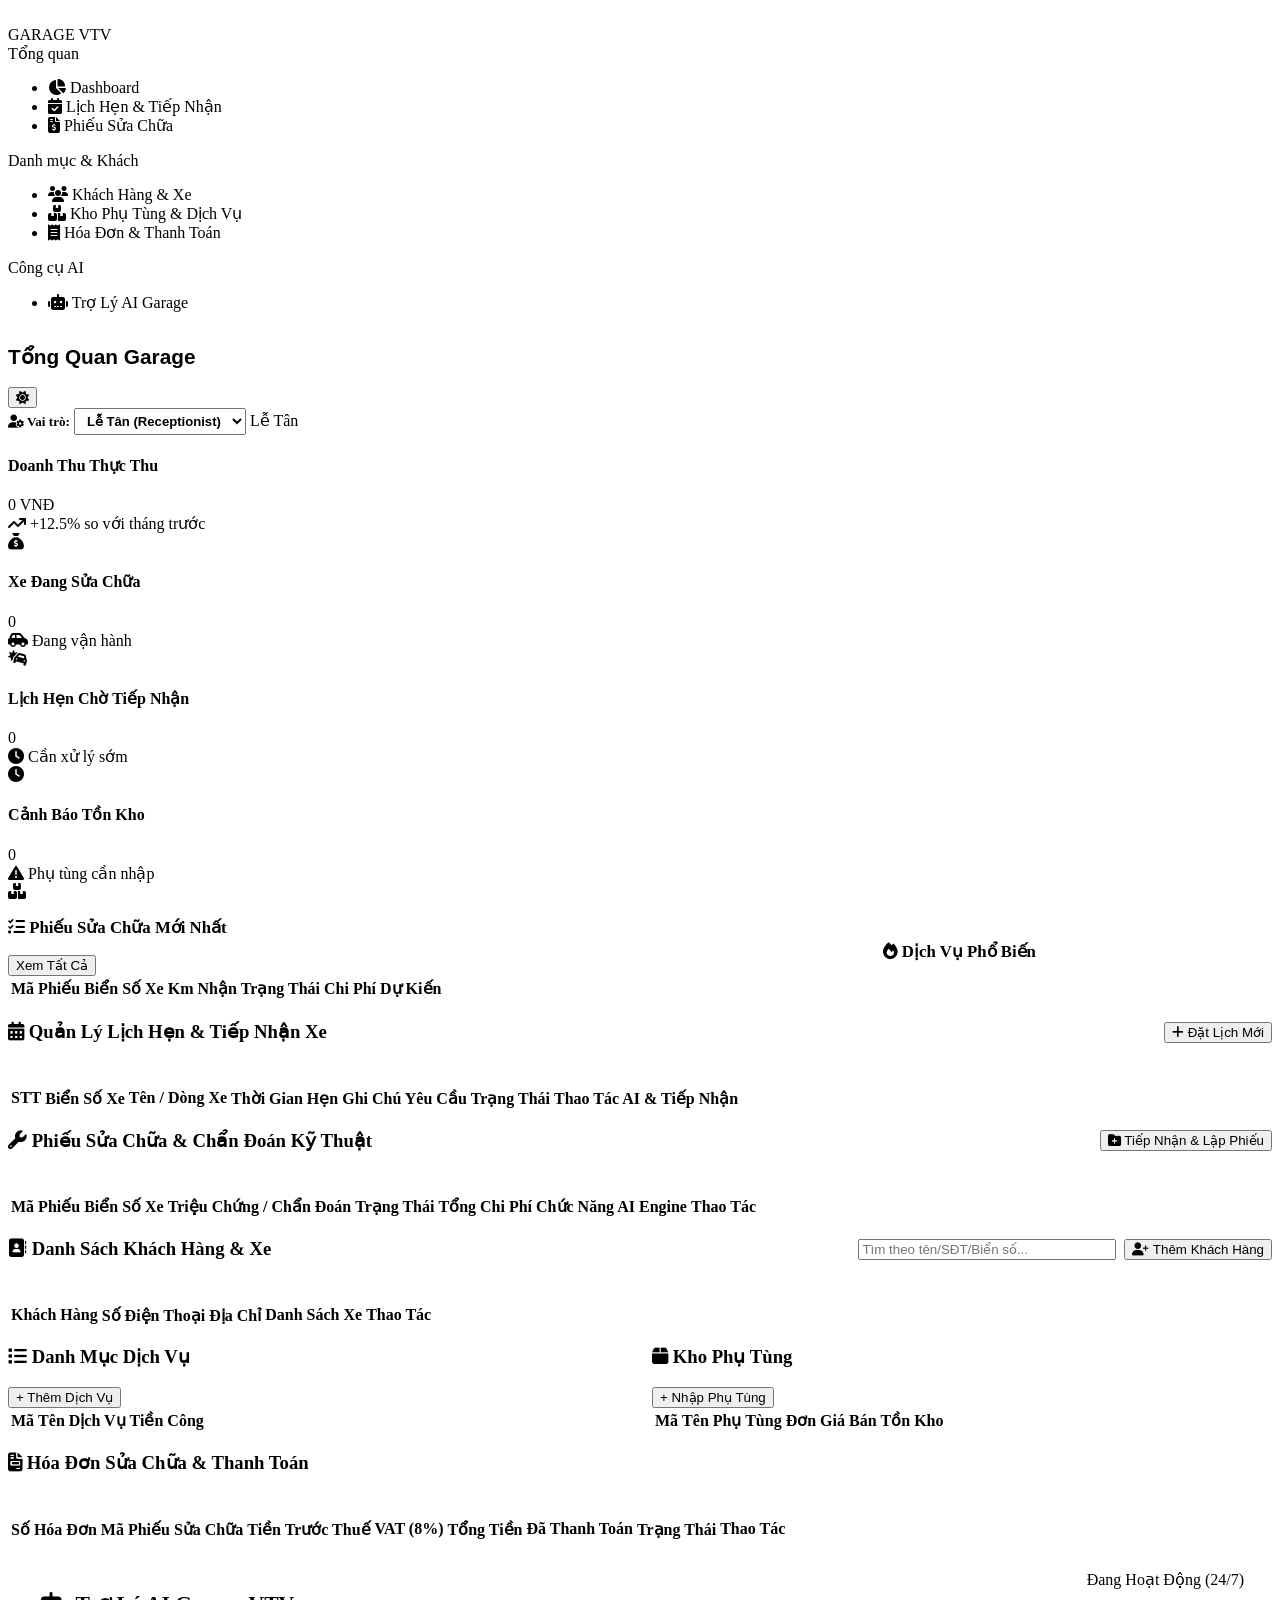
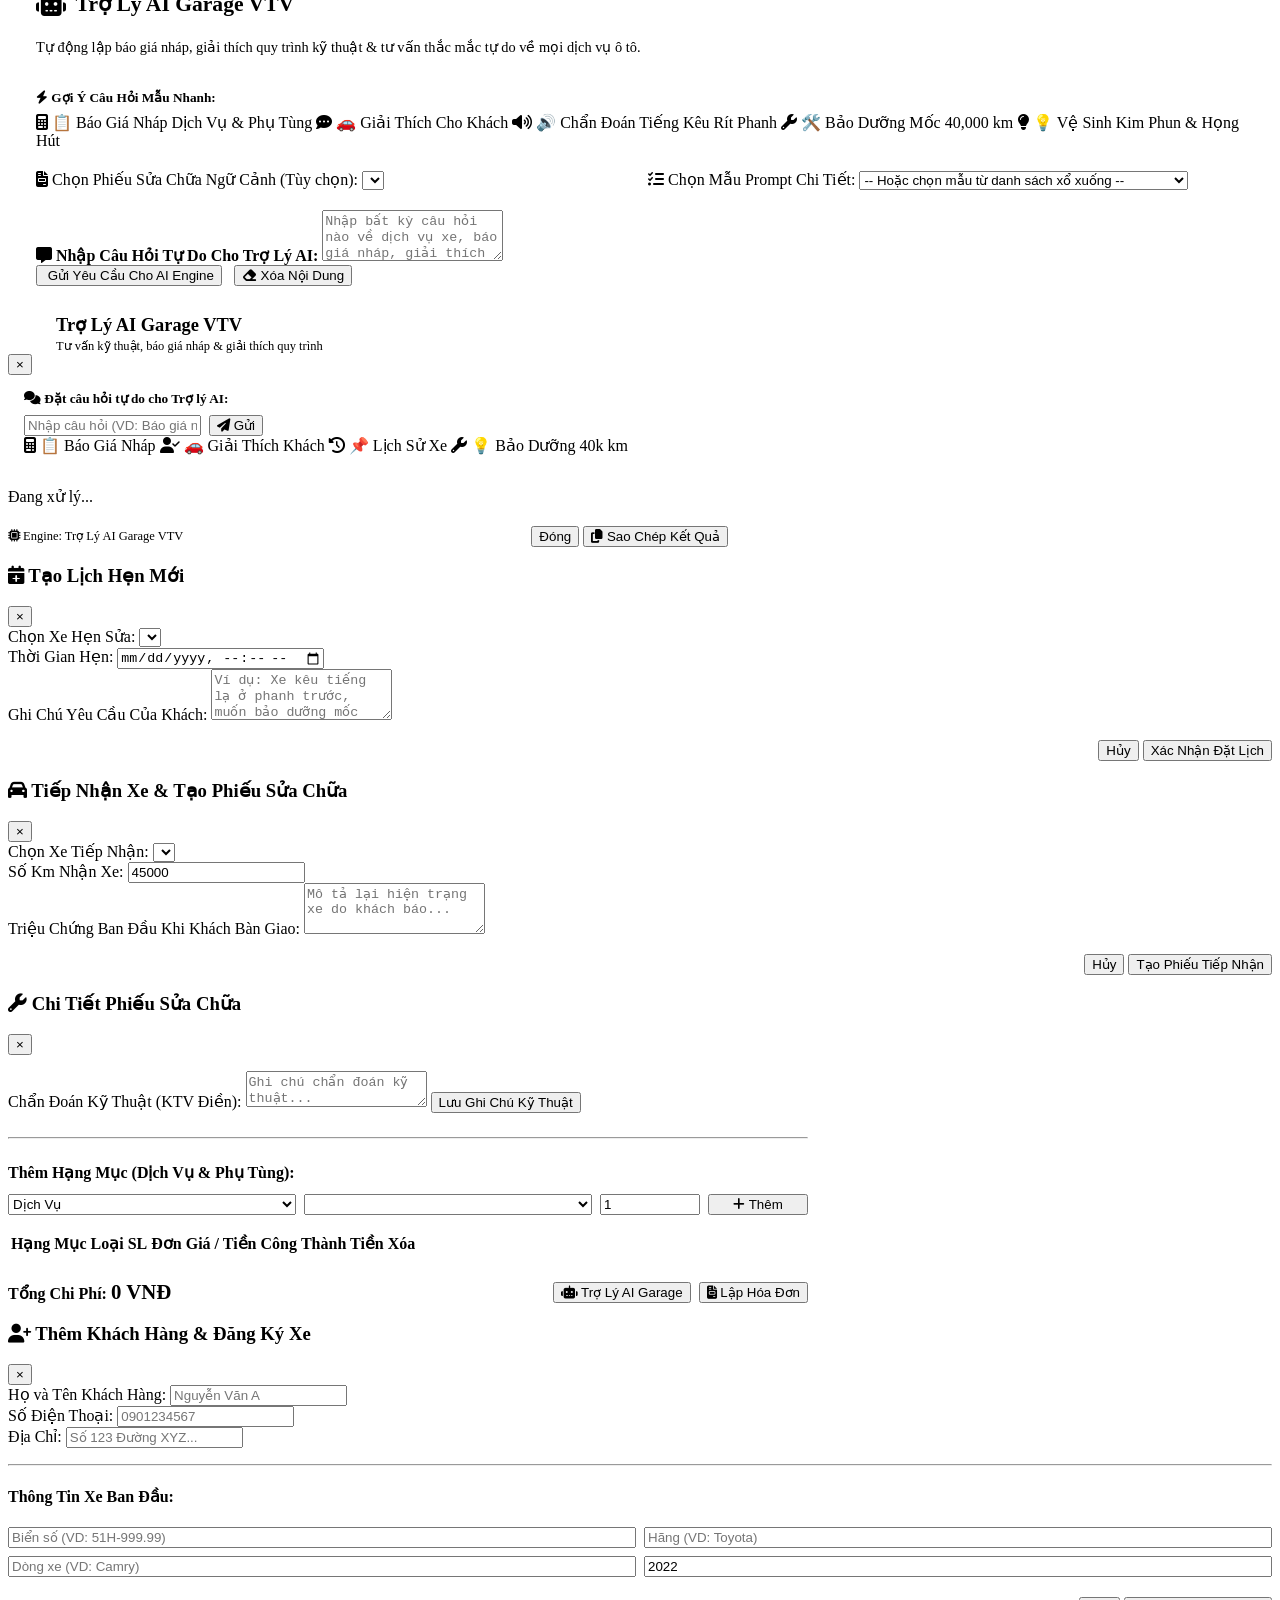
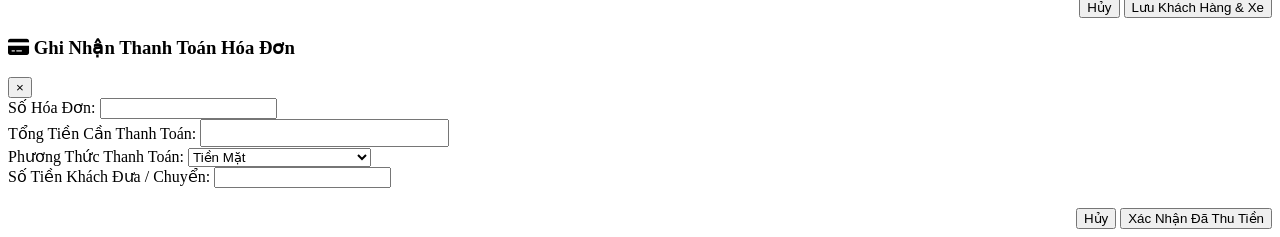
==== frontend/index.html @ 012e214a "UI/UX: Upgrade AI Assistant interface with markdown parser, prompt pills, typing animation, and toas" ====
<!DOCTYPE html>
<html lang="vi" data-theme="light">

<head>
  <meta charset="UTF-8">
  <meta name="viewport" content="width=device-width, initial-scale=1.0">
  <title>Hệ thống Quản lý Garage Ô tô Tích hợp AI (Manus AI Garage Engine)</title>
  <link rel="stylesheet" href="https://cdnjs.cloudflare.com/ajax/libs/font-awesome/6.4.0/css/all.min.css">
  <link rel="stylesheet" href="/static/styles.css">
</head>

<body>

  <!-- Sidebar -->
  <aside class="sidebar">
    <div class="brand-header">
      <div class="brand-logo"><i class="fa-solid fa-car-wrench"></i></div>
      <div>
        <div class="brand-name">GARAGE VTV</div>
        </div>
      </div>

      <div class="nav-section-title">Tổng quan</div>
      <ul class="nav-list">
        <li class="nav-item active" data-view="dashboard">
          <i class="fa-solid fa-chart-pie"></i> Dashboard
        </li>
        <li class="nav-item" data-view="appointments">
          <i class="fa-solid fa-calendar-check"></i> Lịch Hẹn & Tiếp Nhận
        </li>
        <li class="nav-item" data-view="repair-orders">
          <i class="fa-solid fa-file-invoice-dollar"></i> Phiếu Sửa Chữa
        </li>
      </ul>

      <div class="nav-section-title">Danh mục & Khách</div>
      <ul class="nav-list">
        <li class="nav-item" data-view="customers">
          <i class="fa-solid fa-users"></i> Khách Hàng & Xe
        </li>
        <li class="nav-item" data-view="inventory">
          <i class="fa-solid fa-boxes-stacked"></i> Kho Phụ Tùng & Dịch Vụ
        </li>
        <li class="nav-item" data-view="invoices">
          <i class="fa-solid fa-receipt"></i> Hóa Đơn & Thanh Toán
        </li>
      </ul>

      <div class="nav-section-title">Công cụ AI</div>
      <ul class="nav-list">
        <li class="nav-item ai-tab" data-view="ai-studio">
          <i class="fa-solid fa-robot"></i> Trợ Lý AI Garage
        </li>
      </ul>

  </aside>

  <!-- Main Area -->
  <main class="main-wrapper">
    <!-- Top Header Bar -->
    <header class="top-bar">
      <div style="display: flex; align-items: center; gap: 1rem;">
        <h2 id="page-title" style="font-family: 'Outfit', sans-serif; font-size: 1.3rem; font-weight: 700;">Tổng Quan
          Garage</h2>
      </div>

      <!-- Controls: Theme Toggle & Role Switcher -->
      <div class="header-controls">
        <!-- Theme Toggle Button -->
        <button id="theme-toggle" class="theme-toggle-btn" title="Chuyển chế độ Sáng/Tối" onclick="toggleTheme()">
          <i class="fa-solid fa-sun" id="theme-icon"></i>
        </button>

        <!-- Role Switcher -->
        <div class="role-switcher-container">
          <span style="font-size: 0.82rem; color: var(--text-muted); font-weight: 600;"><i
              class="fa-solid fa-user-gear"></i> Vai trò:</span>
          <select id="role-select" class="form-control"
            style="width: auto; padding: 0.25rem 0.5rem; font-size: 0.82rem; font-weight: 600;">
            <option value="manager">Quản Lý (Admin)</option>
            <option value="receptionist" selected>Lễ Tân (Receptionist)</option>
            <option value="technician">Kỹ Thuật Viên (Tech)</option>
            <option value="cashier">Thu Ngân (Cashier)</option>
          </select>
          <span id="role-badge" class="role-badge receptionist">Lễ Tân</span>
        </div>
      </div>
    </header>

    <!-- Main Content Area -->
    <div class="content-container">

      <!-- VIEW 1: Dashboard -->
      <section id="view-dashboard" class="view-section active">
        <div class="kpi-grid">
          <div class="kpi-card">
            <div class="kpi-info">
              <h4>Doanh Thu Thực Thu</h4>
              <div class="val" id="kpi-revenue">0 VNĐ</div>
              <div class="kpi-trend up"><i class="fa-solid fa-arrow-trend-up"></i> +12.5% so với tháng trước</div>
            </div>
            <div class="kpi-icon emerald"><i class="fa-solid fa-sack-dollar"></i></div>
          </div>
          <div class="kpi-card">
            <div class="kpi-info">
              <h4>Xe Đang Sửa Chữa</h4>
              <div class="val" id="kpi-active-orders">0</div>
              <div class="kpi-trend up"><i class="fa-solid fa-car-side"></i> Đang vận hành</div>
            </div>
            <div class="kpi-icon blue"><i class="fa-solid fa-car-burst"></i></div>
          </div>
          <div class="kpi-card">
            <div class="kpi-info">
              <h4>Lịch Hẹn Chờ Tiếp Nhận</h4>
              <div class="val" id="kpi-pending-apts">0</div>
              <div class="kpi-trend neutral"><i class="fa-solid fa-clock"></i> Cần xử lý sớm</div>
            </div>
            <div class="kpi-icon amber"><i class="fa-solid fa-clock"></i></div>
          </div>
          <div class="kpi-card">
            <div class="kpi-info">
              <h4>Cảnh Báo Tồn Kho</h4>
              <div class="val" id="kpi-low-stock">0</div>
              <div class="kpi-trend neutral"><i class="fa-solid fa-triangle-exclamation"></i> Phụ tùng cần nhập</div>
            </div>
            <div class="kpi-icon purple"><i class="fa-solid fa-boxes-stacked"></i></div>
          </div>
        </div>

        <div style="display: grid; grid-template-columns: 2fr 1fr; gap: 1.5rem;">
          <div class="table-card">
            <div class="table-header">
              <h3 style="font-family: 'Outfit'; font-size: 1.05rem;"><i class="fa-solid fa-list-check"></i> Phiếu Sửa
                Chữa Mới Nhất</h3>
              <button class="btn btn-primary btn-sm" onclick="switchView('repair-orders')">Xem Tất Cả</button>
            </div>
            <table class="custom-table">
              <thead>
                <tr>
                  <th>Mã Phiếu</th>
                  <th>Biển Số Xe</th>
                  <th>Km Nhận</th>
                  <th>Trạng Thái</th>
                  <th>Chi Phí Dự Kiến</th>
                </tr>
              </thead>
              <tbody id="dash-orders-tbody">
                <!-- Dynamically populated -->
              </tbody>
            </table>
          </div>

          <div class="table-card" style="padding: 1.5rem;">
            <h3 style="font-family: 'Outfit'; font-size: 1.05rem; margin-bottom: 1rem;"><i class="fa-solid fa-fire"
                style="color: var(--accent-rose);"></i> Dịch Vụ Phổ Biến</h3>
            <div id="top-services-list">
              <!-- Dynamically populated -->
            </div>
          </div>
        </div>
      </section>

      <!-- VIEW 2: Appointments & Vehicle Reception -->
      <section id="view-appointments" class="view-section">
        <div style="display: flex; justify-content: space-between; align-items: center; margin-bottom: 1.5rem;">
          <h3 style="font-family: 'Outfit';"><i class="fa-solid fa-calendar-days"></i> Quản Lý Lịch Hẹn & Tiếp Nhận Xe
          </h3>
          <button class="btn btn-primary" onclick="openModal('modal-new-appointment')"><i class="fa-solid fa-plus"></i>
            Đặt Lịch Mới</button>
        </div>

        <div class="table-card">
          <table class="custom-table">
            <thead>
              <tr>
                <th>STT</th>
                <th>Biển Số Xe</th>
                <th>Tên / Dòng Xe</th>
                <th>Thời Gian Hẹn</th>
                <th>Ghi Chú Yêu Cầu</th>
                <th>Trạng Thái</th>
                <th>Thao Tác AI & Tiếp Nhận</th>
              </tr>
            </thead>
            <tbody id="appointments-tbody">
              <!-- Populated by JS -->
            </tbody>
          </table>
        </div>
      </section>

      <!-- VIEW 3: Repair Orders (Phiếu Sửa Chữa) -->
      <section id="view-repair-orders" class="view-section">
        <div style="display: flex; justify-content: space-between; align-items: center; margin-bottom: 1.5rem;">
          <h3 style="font-family: 'Outfit';"><i class="fa-solid fa-wrench"></i> Phiếu Sửa Chữa & Chẩn Đoán Kỹ Thuật</h3>
          <button class="btn btn-primary" onclick="openModal('modal-new-ro')"><i class="fa-solid fa-folder-plus"></i>
            Tiếp Nhận & Lập Phiếu</button>
        </div>

        <div class="table-card">
          <table class="custom-table">
            <thead>
              <tr>
                <th>Mã Phiếu</th>
                <th>Biển Số Xe</th>
                <th>Triệu Chứng / Chẩn Đoán</th>
                <th>Trạng Thái</th>
                <th>Tổng Chi Phí</th>
                <th>Chức Năng AI Engine</th>
                <th>Thao Tác</th>
              </tr>
            </thead>
            <tbody id="repair-orders-tbody">
              <!-- Populated by JS -->
            </tbody>
          </table>
        </div>
      </section>

      <!-- VIEW 4: Customers & Vehicles -->
      <section id="view-customers" class="view-section">
        <div style="display: flex; justify-content: space-between; align-items: center; margin-bottom: 1.5rem;">
          <h3 style="font-family: 'Outfit';"><i class="fa-solid fa-address-book"></i> Danh Sách Khách Hàng & Xe</h3>
          <div style="display: flex; gap: 0.5rem;">
            <input type="text" id="customer-search-input" class="form-control" placeholder="Tìm theo tên/SĐT/Biển số..."
              style="width: 250px;">
            <button class="btn btn-primary" onclick="openModal('modal-new-customer')"><i
                class="fa-solid fa-user-plus"></i> Thêm Khách Hàng</button>
          </div>
        </div>

        <div class="table-card">
          <table class="custom-table">
            <thead>
              <tr>
                <th>Khách Hàng</th>
                <th>Số Điện Thoại</th>
                <th>Địa Chỉ</th>
                <th>Danh Sách Xe</th>
                <th>Thao Tác</th>
              </tr>
            </thead>
            <tbody id="customers-tbody">
              <!-- Populated by JS -->
            </tbody>
          </table>
        </div>
      </section>

      <!-- VIEW 5: Inventory & Services -->
      <section id="view-inventory" class="view-section">
        <div style="display: grid; grid-template-columns: 1fr 1fr; gap: 1.5rem;">
          <!-- Services catalog -->
          <div class="table-card">
            <div class="table-header">
              <h3 style="font-family: 'Outfit';"><i class="fa-solid fa-list"></i> Danh Mục Dịch Vụ</h3>
              <button class="btn btn-primary btn-sm" onclick="openModal('modal-new-service')">+ Thêm Dịch Vụ</button>
            </div>
            <table class="custom-table">
              <thead>
                <tr>
                  <th>Mã</th>
                  <th>Tên Dịch Vụ</th>
                  <th>Tiền Công</th>
                </tr>
              </thead>
              <tbody id="services-tbody">
                <!-- Populated by JS -->
              </tbody>
            </table>
          </div>

          <!-- Parts Inventory -->
          <div class="table-card">
            <div class="table-header">
              <h3 style="font-family: 'Outfit';"><i class="fa-solid fa-box"></i> Kho Phụ Tùng</h3>
              <button class="btn btn-primary btn-sm" onclick="openModal('modal-new-part')">+ Nhập Phụ Tùng</button>
            </div>
            <table class="custom-table">
              <thead>
                <tr>
                  <th>Mã</th>
                  <th>Tên Phụ Tùng</th>
                  <th>Đơn Giá Bán</th>
                  <th>Tồn Kho</th>
                </tr>
              </thead>
              <tbody id="parts-tbody">
                <!-- Populated by JS -->
              </tbody>
            </table>
          </div>
        </div>
      </section>

      <!-- VIEW 6: Invoices & Payments -->
      <section id="view-invoices" class="view-section">
        <div style="display: flex; justify-content: space-between; align-items: center; margin-bottom: 1.5rem;">
          <h3 style="font-family: 'Outfit';"><i class="fa-solid fa-file-invoice"></i> Hóa Đơn Sửa Chữa & Thanh Toán</h3>
        </div>

        <div class="table-card">
          <table class="custom-table">
            <thead>
              <tr>
                <th>Số Hóa Đơn</th>
                <th>Mã Phiếu Sửa Chữa</th>
                <th>Tiền Trước Thuế</th>
                <th>VAT (8%)</th>
                <th>Tổng Tiền</th>
                <th>Đã Thanh Toán</th>
                <th>Trạng Thái</th>
                <th>Thao Tác</th>
              </tr>
            </thead>
            <tbody id="invoices-tbody">
              <!-- Populated by JS -->
            </tbody>
          </table>
        </div>
      </section>

      <!-- VIEW 7: Trợ Lý AI Garage -->
      <section id="view-ai-studio" class="view-section">
        <div class="table-card" style="padding: 1.75rem;">
          <div style="display: flex; justify-content: space-between; align-items: flex-start; margin-bottom: 1.25rem;">
            <div>
              <h3 style="font-family: 'Outfit'; font-size: 1.35rem; color: var(--accent-purple); display: flex; align-items: center; gap: 0.6rem;">
                <i class="fa-solid fa-robot" style="font-size: 1.5rem;"></i> Trợ Lý AI Garage VTV
              </h3>
              <p style="color: var(--text-muted); font-size: 0.9rem; margin-top: 0.3rem;">
                Tự động lập báo giá nháp, giải thích quy trình kỹ thuật & tư vấn thắc mắc tự do về mọi dịch vụ ô tô.
              </p>
            </div>
            <div class="ai-header-badge">
              <span class="ai-pulse-dot"></span> Đang Hoạt Động (24/7)
            </div>
          </div>

          <!-- Prompt Pills Quick Selection -->
          <div style="margin-bottom: 1.25rem;">
            <label style="font-weight: 700; font-size: 0.83rem; color: var(--text-muted); display: block; margin-bottom: 0.4rem;">
              <i class="fa-solid fa-bolt" style="color: var(--accent-amber);"></i> Gợi Ý Câu Hỏi Mẫu Nhanh:
            </label>
            <div class="prompt-pill-container">
              <span class="prompt-pill" onclick="setFreeQuestion('Lập báo giá nháp chi tiết cho phiếu sửa chữa đã chọn')"><i class="fa-solid fa-calculator"></i> 📋 Báo Giá Nháp Dịch Vụ & Phụ Tùng</span>
              <span class="prompt-pill" onclick="setFreeQuestion('Giải thích bằng ngôn ngữ dễ hiểu cho khách hàng về các hạng mục sửa chữa này')"><i class="fa-solid fa-comment-dots"></i> 🚗 Giải Thích Cho Khách</span>
              <span class="prompt-pill" onclick="setFreeQuestion('Xe ô tô kêu rít rít ở phanh trước khi đạp thắng là bị làm sao và khắc phục thế nào?')"><i class="fa-solid fa-volume-high"></i> 🔊 Chẩn Đoán Tiếng Kêu Rít Phanh</span>
              <span class="prompt-pill" onclick="setFreeQuestion('Tư vấn quy trình và chi phí bảo dưỡng định kỳ mốc 40,000 km xe ô tô')"><i class="fa-solid fa-wrench"></i> 🛠️ Bảo Dưỡng Mốc 40,000 km</span>
              <span class="prompt-pill" onclick="setFreeQuestion('Giải thích vì sao cần vệ sinh kim phun và họng hút xăng ô tô?')"><i class="fa-solid fa-lightbulb"></i> 💡 Vệ Sinh Kim Phun & Họng Hút</span>
            </div>
          </div>

          <div style="display: grid; grid-template-columns: 1fr 1fr; gap: 1rem; margin-bottom: 1.25rem;">
            <div class="form-group" style="margin-bottom: 0;">
              <label><i class="fa-solid fa-file-invoice"></i> Chọn Phiếu Sửa Chữa Ngữ Cảnh (Tùy chọn):</label>
              <select id="ai-sandbox-ro-select" class="form-control">
                <!-- Options populated by JS -->
              </select>
            </div>
            <div class="form-group" style="margin-bottom: 0;">
              <label><i class="fa-solid fa-list-check"></i> Chọn Mẫu Prompt Chi Tiết:</label>
              <select id="ai-prompt-templates" class="form-control" onchange="applyPromptTemplate()">
                <option value="">-- Hoặc chọn mẫu từ danh sách xổ xuống --</option>
                <option value="Lập báo giá nháp chi tiết cho phiếu sửa chữa đã chọn">📋 Lập báo giá nháp chi tiết dịch vụ & phụ tùng</option>
                <option value="Giải thích bằng ngôn ngữ dễ hiểu cho khách hàng về các hạng mục sửa chữa này">🚗 Giải thích dịch vụ sửa chữa cho khách hàng</option>
                <option value="Xe ô tô kêu rít rít ở phanh trước khi đạp thắng là bị làm sao và khắc phục thế nào?">🔊 Chẩn đoán hiện tượng kêu rít ở phanh xe</option>
                <option value="Tư vấn quy trình và chi phí bảo dưỡng định kỳ mốc 40,000 km xe ô tô">🛠️ Tư vấn bảo dưỡng mốc 40,000 km</option>
                <option value="Giải thích vì sao cần vệ sinh kim phun và họng hút xăng ô tô?">💡 Giải thích tác dụng vệ sinh kim phun & họng hút</option>
              </select>
            </div>
          </div>

          <div class="form-group">
            <label style="font-weight: 700;"><i class="fa-solid fa-message"></i> Nhập Câu Hỏi Tự Do Cho Trợ Lý AI:</label>
            <textarea id="ai-free-question-input" class="form-control" rows="3" 
              placeholder="Nhập bất kỳ câu hỏi nào về dịch vụ xe, báo giá nháp, giải thích kỹ thuật, triệu chứng hỏng hóc... (Ví dụ: Thay lọc nhớt và bảo dưỡng gầm xe sedan hết bao nhiêu tiền?)"></textarea>
          </div>

          <div style="display: flex; gap: 0.75rem; align-items: center;">
            <button class="btn btn-ai" onclick="runAISandbox()"><i class="fa-solid fa-sparkles"></i> Gửi Yêu Cầu Cho AI Engine</button>
            <button class="btn btn-secondary" onclick="document.getElementById('ai-free-question-input').value=''"><i class="fa-solid fa-eraser"></i> Xóa Nội Dung</button>
          </div>

          <div id="ai-sandbox-output-container" style="display: none; margin-top: 1.5rem;">
            <div style="display: flex; justify-content: space-between; align-items: center; margin-bottom: 0.5rem;">
              <h4 style="color: var(--accent-primary); font-size: 0.95rem; display: flex; align-items: center; gap: 0.4rem;">
                <i class="fa-solid fa-microchip" style="color: var(--accent-purple);"></i> Phản Hồi Từ Trợ Lý AI Garage:
              </h4>
              <button class="btn btn-secondary btn-sm" onclick="copyAISandboxResult()"><i class="fa-solid fa-copy"></i> Sao Chép</button>
            </div>
            <div id="ai-sandbox-output" class="ai-output-box"></div>
          </div>
        </div>
      </section>

    </div>
  </main>

  <!-- MODALS SECTION -->

  <!-- Modal AI Result -->
  <div id="modal-ai-result" class="modal-backdrop">
    <div class="modal-card" style="max-width: 720px;">
      <div class="modal-header">
        <div style="display: flex; align-items: center; gap: 0.75rem;">
          <div style="width: 36px; height: 36px; border-radius: 10px; background: var(--gradient-ai); display: flex; align-items: center; justify-content: center; color: white; font-size: 1.1rem;">
            <i class="fa-solid fa-robot"></i>
          </div>
          <div>
            <h3 id="modal-ai-title" style="font-family: 'Outfit'; color: var(--accent-purple); font-size: 1.15rem; margin: 0;">Trợ Lý AI Garage VTV</h3>
            <span style="font-size: 0.78rem; color: var(--text-muted);">Tư vấn kỹ thuật, báo giá nháp & giải thích quy trình</span>
          </div>
        </div>
        <button class="close-btn" onclick="closeModal('modal-ai-result')">&times;</button>
      </div>

      <!-- Interactive Question Input Box inside Modal -->
      <div style="margin-bottom: 1rem; background: var(--bg-primary); padding: 1rem; border-radius: var(--radius-md); border: 1px solid var(--border-color);">
        <label style="font-weight: 700; font-size: 0.83rem; margin-bottom: 0.5rem; display: block; color: var(--text-main);">
          <i class="fa-solid fa-comments" style="color: var(--accent-purple);"></i> Đặt câu hỏi tự do cho Trợ lý AI:
        </label>
        <div style="display: flex; gap: 0.5rem;">
          <input type="text" id="modal-ai-question-input" class="form-control" 
            placeholder="Nhập câu hỏi (VD: Báo giá nháp / Giải thích cho khách / Kêu gầm xe...)"
            onkeydown="if(event.key === 'Enter') submitModalAIQuestion()">
          <button class="btn btn-ai" onclick="submitModalAIQuestion()"><i class="fa-solid fa-paper-plane"></i> Gửi</button>
        </div>

        <!-- Quick Prompt Shortcuts -->
        <div class="prompt-pill-container">
          <span class="prompt-pill" onclick="setModalAIQuestion('Lập báo giá nháp chi tiết cho phiếu sửa chữa này')"><i class="fa-solid fa-calculator"></i> 📋 Báo Giá Nháp</span>
          <span class="prompt-pill" onclick="setModalAIQuestion('Giải thích bằng ngôn ngữ dễ hiểu cho khách hàng về các hạng mục sửa chữa')"><i class="fa-solid fa-user-check"></i> 🚗 Giải Thích Khách</span>
          <span class="prompt-pill" onclick="setModalAIQuestion('Tóm tắt lịch sử sửa chữa và cảnh báo kỹ thuật cho xe này')"><i class="fa-solid fa-clock-rotate-left"></i> 📌 Lịch Sử Xe</span>
          <span class="prompt-pill" onclick="setModalAIQuestion('Tư vấn mốc bảo dưỡng 40,000 km gồm những gì và chi phí bao nhiêu?')"><i class="fa-solid fa-wrench"></i> 💡 Bảo Dưỡng 40k km</span>
        </div>
      </div>

      <div id="modal-ai-body" class="ai-output-box" style="max-height: 340px; overflow-y: auto;">Đang xử lý...</div>
      
      <div style="margin-top: 1.25rem; display: flex; justify-content: space-between; align-items: center;">
        <span id="modal-ai-model-badge" style="font-size: 0.78rem; color: var(--text-muted);"><i class="fa-solid fa-microchip"></i> Engine: Trợ Lý AI Garage VTV</span>
        <div>
          <button class="btn btn-secondary" onclick="closeModal('modal-ai-result')">Đóng</button>
          <button class="btn btn-primary" onclick="copyAIResult()"><i class="fa-solid fa-copy"></i> Sao Chép Kết Quả</button>
        </div>
      </div>
    </div>
  </div>



  <!-- Modal New Appointment -->
  <div id="modal-new-appointment" class="modal-backdrop">
    <div class="modal-card">
      <div class="modal-header">
        <h3 style="font-family: 'Outfit';"><i class="fa-solid fa-calendar-plus"></i> Tạo Lịch Hẹn Mới</h3>
        <button class="close-btn" onclick="closeModal('modal-new-appointment')">&times;</button>
      </div>
      <form id="form-new-appointment" onsubmit="submitNewAppointment(event)">
        <div class="form-group">
          <label>Chọn Xe Hẹn Sửa:</label>
          <select id="apt-vehicle-id" class="form-control" required></select>
        </div>
        <div class="form-group">
          <label>Thời Gian Hẹn:</label>
          <input type="datetime-local" id="apt-date" class="form-control" required>
        </div>
        <div class="form-group">
          <label>Ghi Chú Yêu Cầu Của Khách:</label>
          <textarea id="apt-notes" class="form-control" rows="3"
            placeholder="Ví dụ: Xe kêu tiếng lạ ở phanh trước, muốn bảo dưỡng mốc 40,000 km..."></textarea>
        </div>
        <div style="text-align: right; margin-top: 1rem;">
          <button type="button" class="btn btn-secondary" onclick="closeModal('modal-new-appointment')">Hủy</button>
          <button type="submit" class="btn btn-primary">Xác Nhận Đặt Lịch</button>
        </div>
      </form>
    </div>
  </div>

  <!-- Modal New Repair Order -->
  <div id="modal-new-ro" class="modal-backdrop">
    <div class="modal-card">
      <div class="modal-header">
        <h3 style="font-family: 'Outfit';"><i class="fa-solid fa-car"></i> Tiếp Nhận Xe & Tạo Phiếu Sửa Chữa</h3>
        <button class="close-btn" onclick="closeModal('modal-new-ro')">&times;</button>
      </div>
      <form id="form-new-ro" onsubmit="submitNewRO(event)">
        <div class="form-group">
          <label>Chọn Xe Tiếp Nhận:</label>
          <select id="ro-vehicle-id" class="form-control" required></select>
        </div>
        <div class="form-group">
          <label>Số Km Nhận Xe:</label>
          <input type="number" id="ro-mileage" class="form-control" value="45000" required>
        </div>
        <div class="form-group">
          <label>Triệu Chứng Ban Đầu Khi Khách Bàn Giao:</label>
          <textarea id="ro-symptoms" class="form-control" rows="3"
            placeholder="Mô tả lại hiện trạng xe do khách báo..."></textarea>
        </div>
        <div style="text-align: right; margin-top: 1rem;">
          <button type="button" class="btn btn-secondary" onclick="closeModal('modal-new-ro')">Hủy</button>
          <button type="submit" class="btn btn-primary">Tạo Phiếu Tiếp Nhận</button>
        </div>
      </form>
    </div>
  </div>

  <!-- Modal RO Detail & Items Management -->
  <div id="modal-ro-detail" class="modal-backdrop">
    <div class="modal-card" style="max-width: 800px;">
      <div class="modal-header">
        <h3 id="ro-detail-title" style="font-family: 'Outfit';"><i class="fa-solid fa-wrench"></i> Chi Tiết Phiếu Sửa
          Chữa</h3>
        <button class="close-btn" onclick="closeModal('modal-ro-detail')">&times;</button>
      </div>

      <div id="ro-detail-info" style="margin-bottom: 1rem; line-height: 1.6; font-size: 0.93rem;"></div>

      <div class="form-group">
        <label>Chẩn Đoán Kỹ Thuật (KTV Điền):</label>
        <textarea id="ro-tech-diagnosis" class="form-control" rows="2"
          placeholder="Ghi chú chẩn đoán kỹ thuật..."></textarea>
        <button class="btn btn-secondary btn-sm" style="margin-top: 0.5rem;" onclick="saveTechDiagnosis()">Lưu Ghi Chú
          Kỹ Thuật</button>
      </div>

      <hr style="border-color: var(--border-color); margin: 1.5rem 0;">

      <h4 style="font-family: 'Outfit'; margin-bottom: 0.75rem;">Thêm Hạng Mục (Dịch Vụ & Phụ Tùng):</h4>
      <div style="display: grid; grid-template-columns: 1fr 1fr 100px 100px; gap: 0.5rem; margin-bottom: 1rem;">
        <select id="item-type-select" class="form-control" onchange="toggleItemSelectType()">
          <option value="service">Dịch Vụ</option>
          <option value="part">Phụ Tùng Kho</option>
        </select>
        <select id="item-catalog-select" class="form-control"></select>
        <input type="number" id="item-qty" class="form-control" value="1" min="1" placeholder="SL">
        <button class="btn btn-primary" onclick="addItemToRO()"><i class="fa-solid fa-plus"></i> Thêm</button>
      </div>

      <table class="custom-table" style="margin-bottom: 1.5rem;">
        <thead>
          <tr>
            <th>Hạng Mục</th>
            <th>Loại</th>
            <th>SL</th>
            <th>Đơn Giá / Tiền Công</th>
            <th>Thành Tiền</th>
            <th>Xóa</th>
          </tr>
        </thead>
        <tbody id="ro-items-tbody"></tbody>
      </table>

      <div style="display: flex; justify-content: space-between; align-items: center;">
        <div><strong>Tổng Chi Phí: </strong><span id="ro-detail-total"
            style="font-family: 'Outfit'; font-size: 1.3rem; color: var(--accent-emerald); font-weight: 800;">0
            VNĐ</span></div>
        <div style="display: flex; gap: 0.5rem;">
          <button class="btn btn-ai" onclick="triggerAIFromRODetail('assistant')"><i
              class="fa-solid fa-robot"></i> Trợ Lý AI Garage</button>
          <button class="btn btn-primary" onclick="createInvoiceFromRODetail()"><i class="fa-solid fa-file-invoice"></i>
            Lập Hóa Đơn</button>
        </div>
      </div>
    </div>
  </div>

  <!-- Modal New Customer -->
  <div id="modal-new-customer" class="modal-backdrop">
    <div class="modal-card">
      <div class="modal-header">
        <h3 style="font-family: 'Outfit';"><i class="fa-solid fa-user-plus"></i> Thêm Khách Hàng & Đăng Ký Xe</h3>
        <button class="close-btn" onclick="closeModal('modal-new-customer')">&times;</button>
      </div>
      <form id="form-new-customer" onsubmit="submitNewCustomer(event)">
        <div class="form-group">
          <label>Họ và Tên Khách Hàng:</label>
          <input type="text" id="cust-name" class="form-control" required placeholder="Nguyễn Văn A">
        </div>
        <div class="form-group">
          <label>Số Điện Thoại:</label>
          <input type="text" id="cust-phone" class="form-control" required placeholder="0901234567">
        </div>
        <div class="form-group">
          <label>Địa Chỉ:</label>
          <input type="text" id="cust-address" class="form-control" placeholder="Số 123 Đường XYZ...">
        </div>
        <hr style="border-color: var(--border-color); margin: 1rem 0;">
        <h4 style="font-family: 'Outfit';">Thông Tin Xe Ban Đầu:</h4>
        <div style="display: grid; grid-template-columns: 1fr 1fr; gap: 0.5rem; margin-top: 0.5rem;">
          <input type="text" id="cust-veh-plate" class="form-control" required placeholder="Biển số (VD: 51H-999.99)">
          <input type="text" id="cust-veh-brand" class="form-control" required placeholder="Hãng (VD: Toyota)">
        </div>
        <div style="display: grid; grid-template-columns: 1fr 1fr; gap: 0.5rem; margin-top: 0.5rem;">
          <input type="text" id="cust-veh-model" class="form-control" required placeholder="Dòng xe (VD: Camry)">
          <input type="number" id="cust-veh-year" class="form-control" value="2022" placeholder="Năm sản xuất">
        </div>
        <div style="text-align: right; margin-top: 1.25rem;">
          <button type="button" class="btn btn-secondary" onclick="closeModal('modal-new-customer')">Hủy</button>
          <button type="submit" class="btn btn-primary">Lưu Khách Hàng & Xe</button>
        </div>
      </form>
    </div>
  </div>

  <!-- Modal Payment Checkout -->
  <div id="modal-payment" class="modal-backdrop">
    <div class="modal-card">
      <div class="modal-header">
        <h3 style="font-family: 'Outfit';"><i class="fa-solid fa-credit-card"></i> Ghi Nhận Thanh Toán Hóa Đơn</h3>
        <button class="close-btn" onclick="closeModal('modal-payment')">&times;</button>
      </div>
      <form id="form-payment" onsubmit="submitPayment(event)">
        <input type="hidden" id="pay-inv-id">
        <div class="form-group">
          <label>Số Hóa Đơn:</label>
          <input type="text" id="pay-inv-number" class="form-control" readonly>
        </div>
        <div class="form-group">
          <label>Tổng Tiền Cần Thanh Toán:</label>
          <input type="text" id="pay-total-amount" class="form-control" readonly
            style="font-family: 'Outfit'; color: var(--accent-emerald); font-size: 1.2rem; font-weight: 800;">
        </div>
        <div class="form-group">
          <label>Phương Thức Thanh Toán:</label>
          <select id="pay-method" class="form-control">
            <option value="cash">Tiền Mặt</option>
            <option value="bank_transfer">Chuyển Khoản Ngân Hàng</option>
            <option value="credit_card">Thẻ Tín Dụng</option>
          </select>
        </div>
        <div class="form-group">
          <label>Số Tiền Khách Đưa / Chuyển:</label>
          <input type="number" id="pay-amount" class="form-control" required>
        </div>
        <div style="text-align: right; margin-top: 1.25rem;">
          <button type="button" class="btn btn-secondary" onclick="closeModal('modal-payment')">Hủy</button>
          <button type="submit" class="btn btn-primary">Xác Nhận Đã Thu Tiền</button>
        </div>
      </form>
    </div>
  </div>

  <script src="/static/app.js"></script>
</body>

</html>
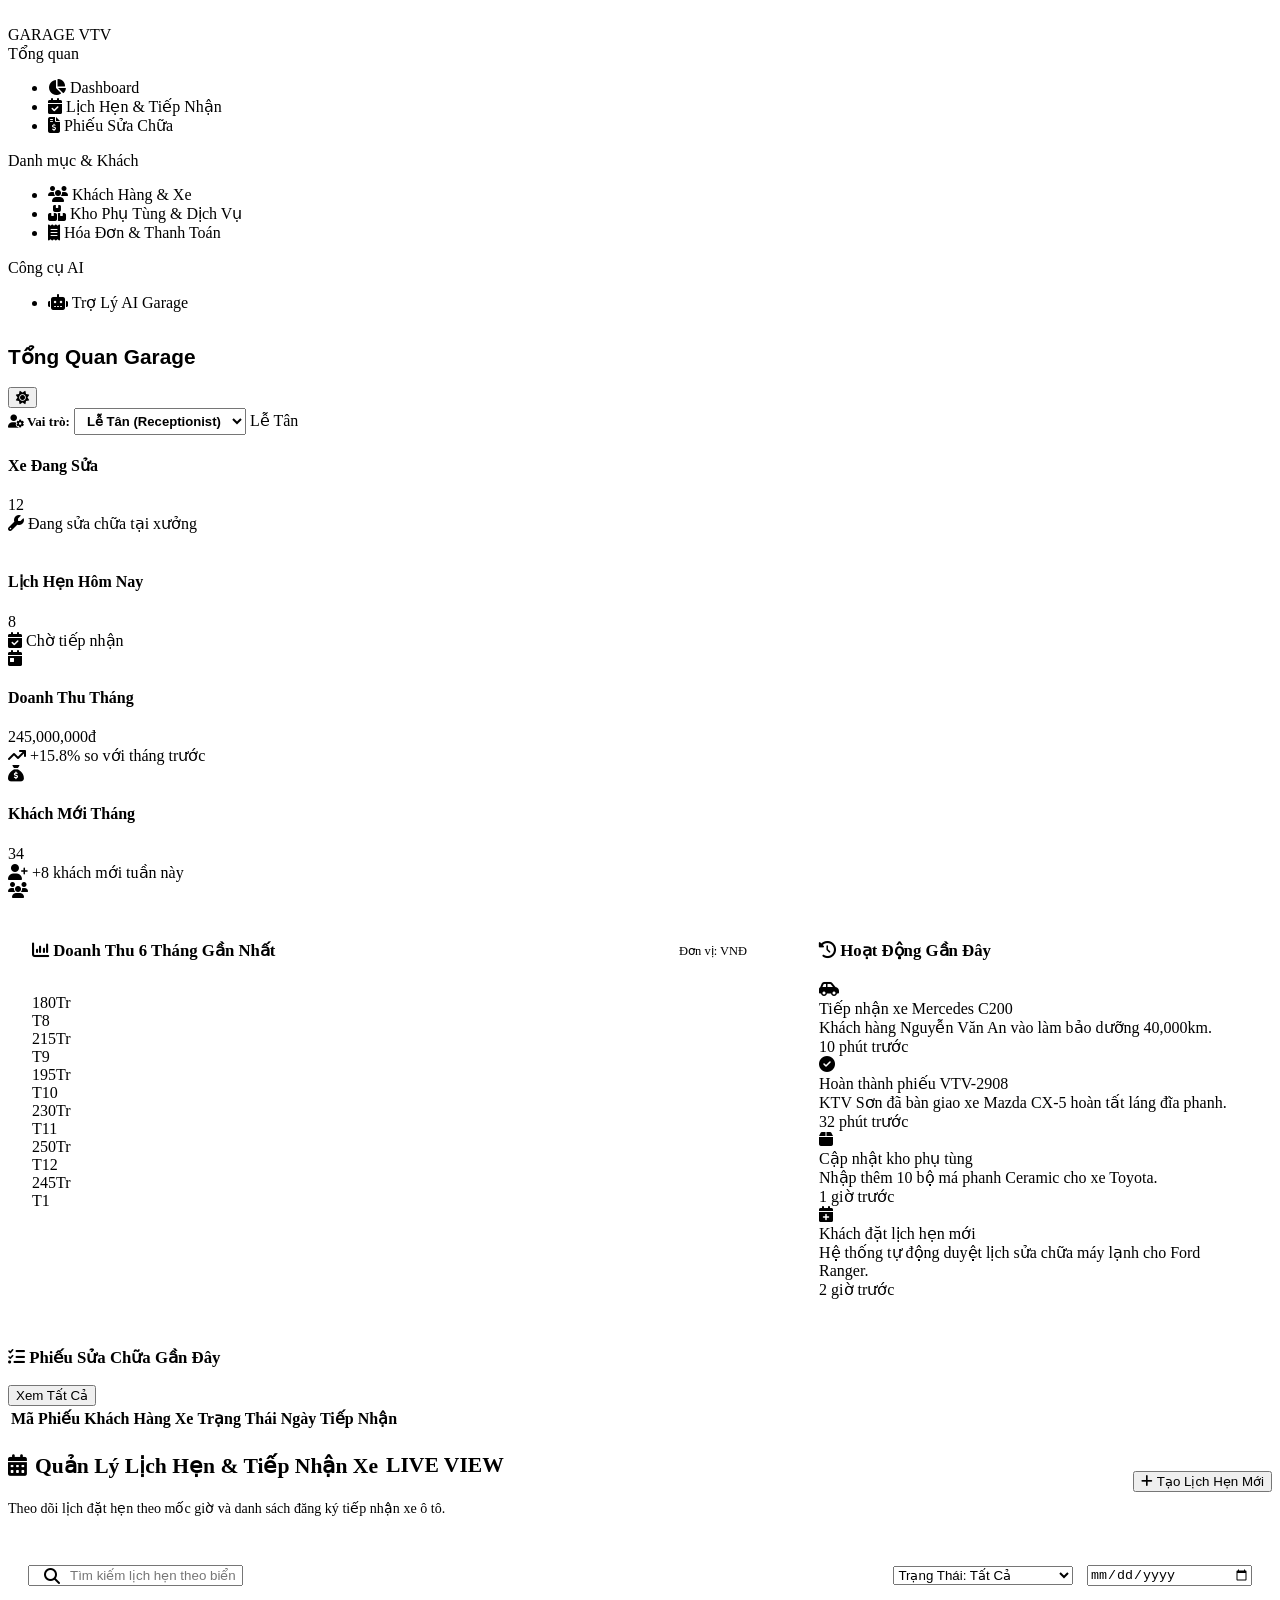
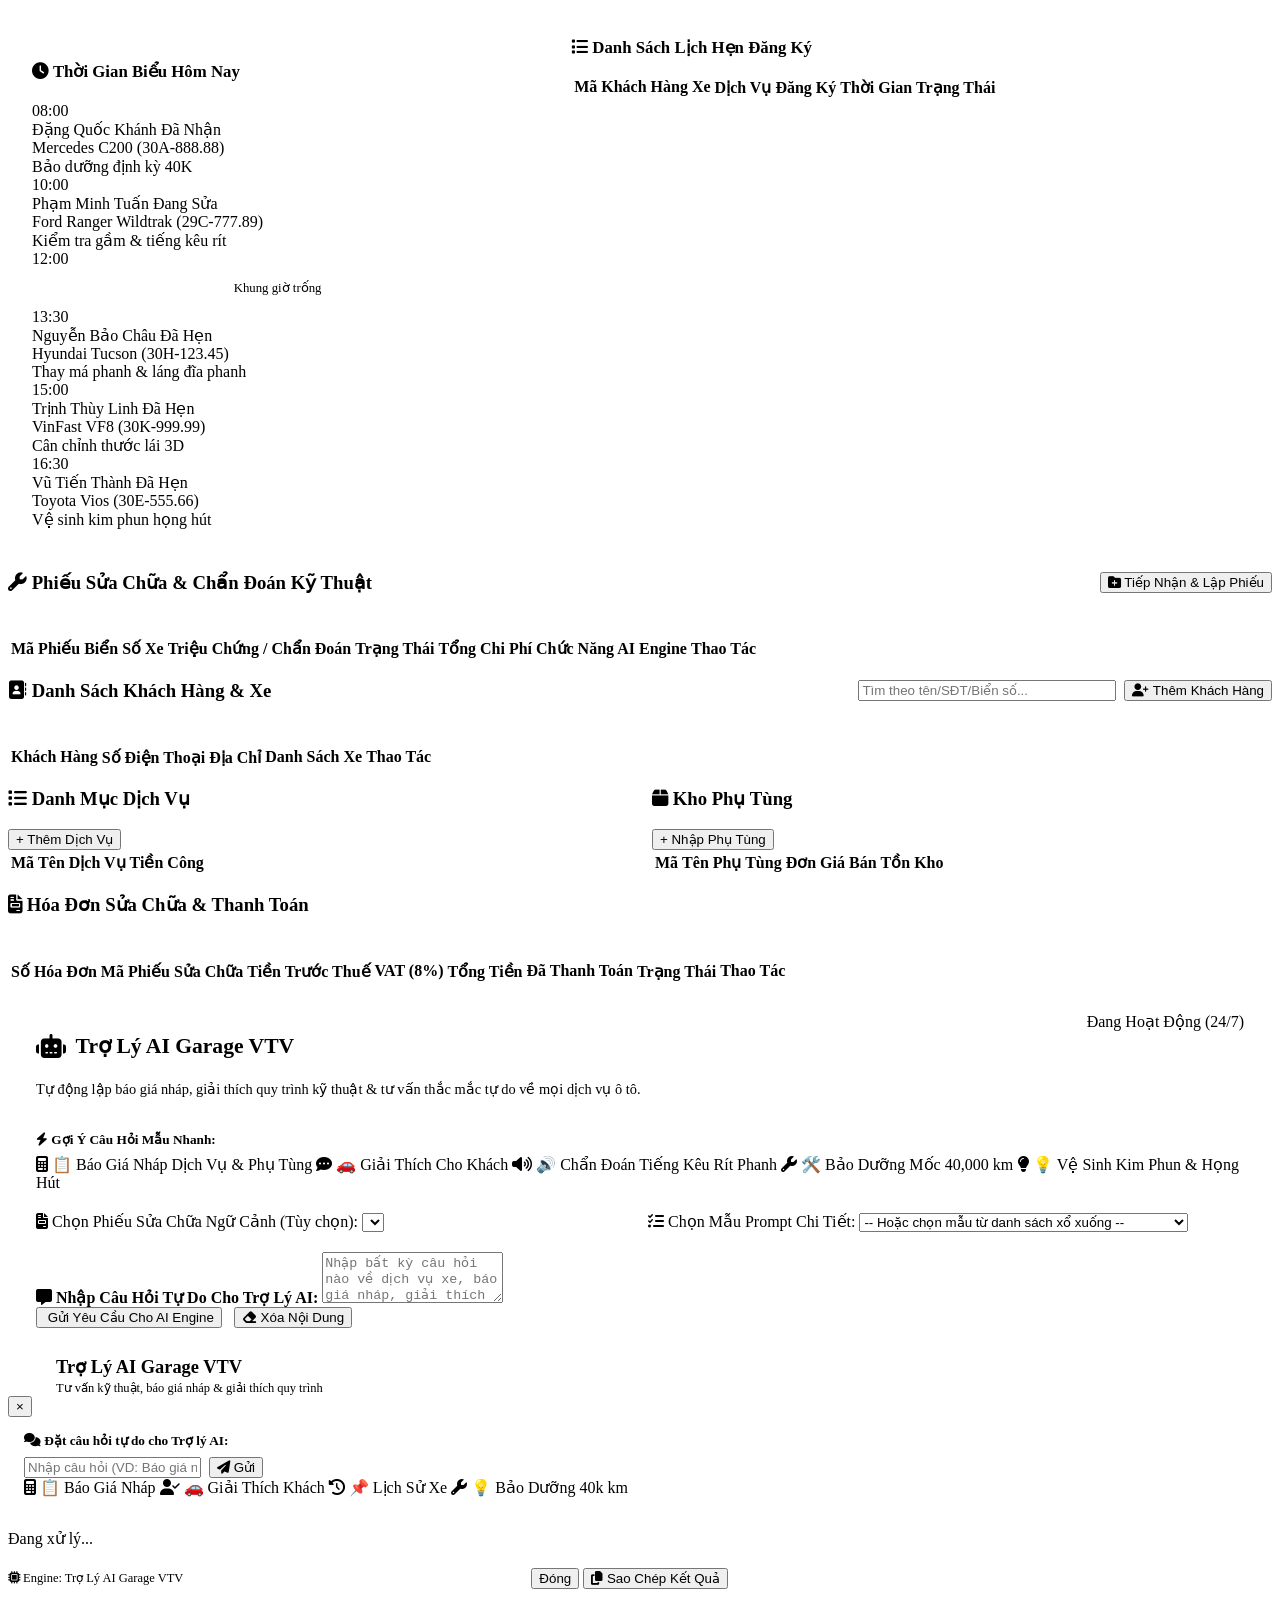
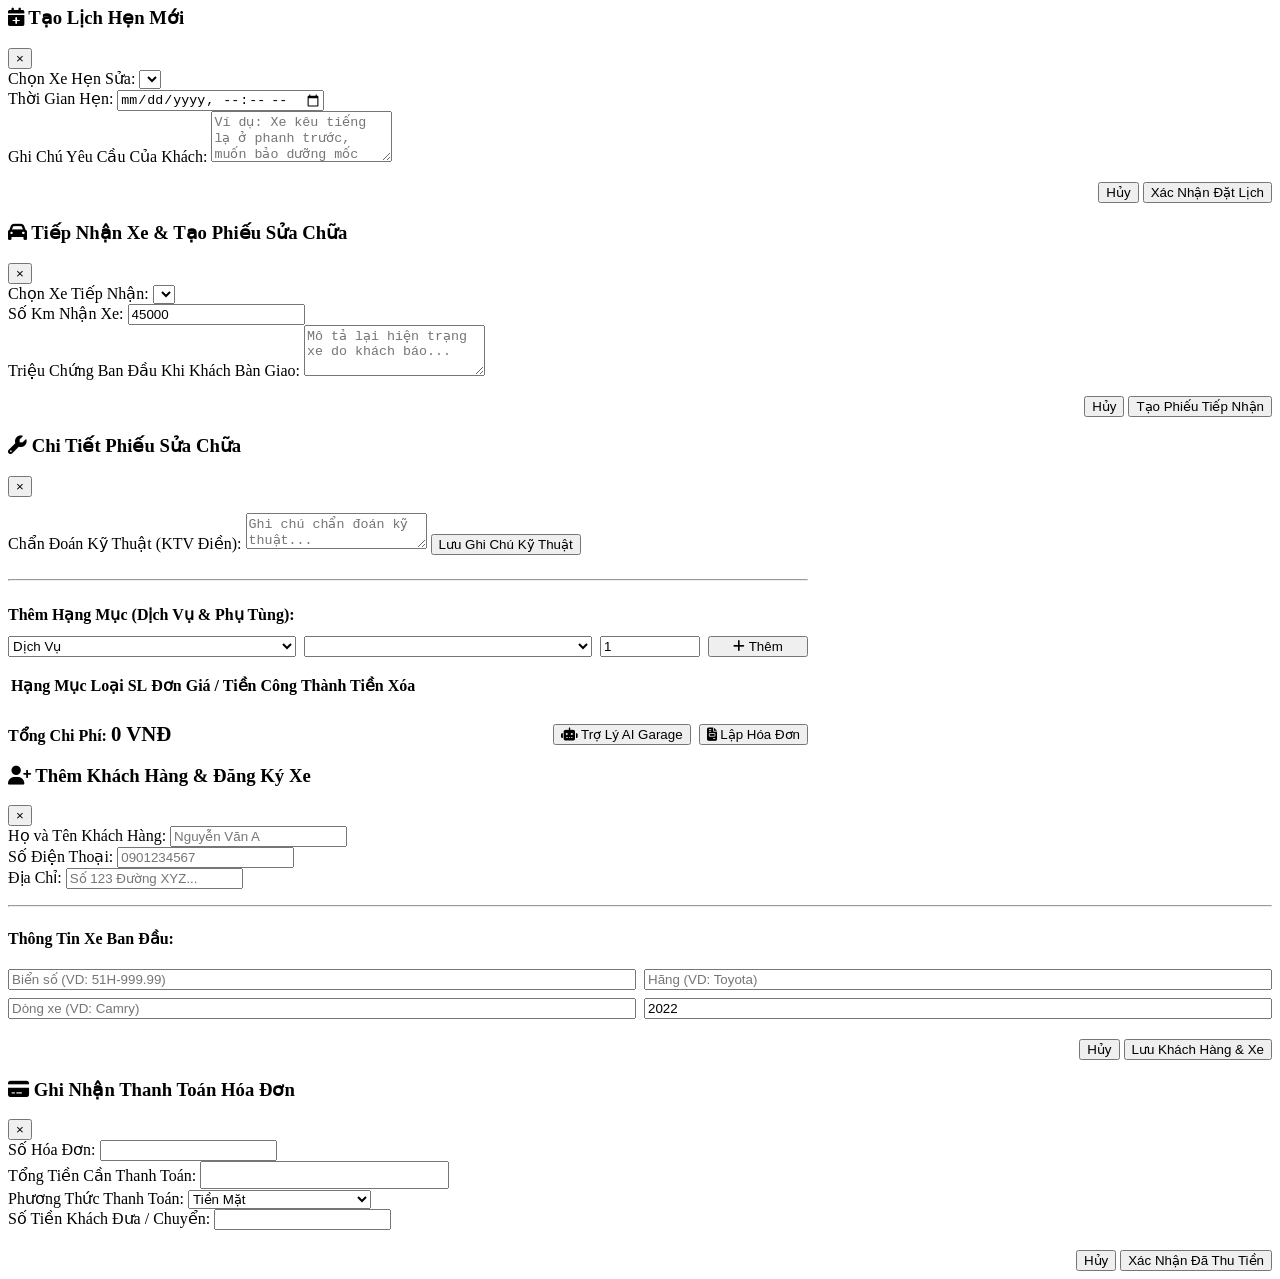
==== commit cd5cef79: "Feat: Complete UI/UX redesign matching Figma Automotive OS dark design specs" ====
--- a/frontend/index.html
+++ b/frontend/index.html
@@ -95,97 +95,269 @@
         <div class="kpi-grid">
           <div class="kpi-card">
             <div class="kpi-info">
-              <h4>Doanh Thu Thực Thu</h4>
-              <div class="val" id="kpi-revenue">0 VNĐ</div>
-              <div class="kpi-trend up"><i class="fa-solid fa-arrow-trend-up"></i> +12.5% so với tháng trước</div>
-            </div>
-            <div class="kpi-icon emerald"><i class="fa-solid fa-sack-dollar"></i></div>
+              <h4>Xe Đang Sửa</h4>
+              <div class="val" id="kpi-active-orders">12</div>
+              <div class="kpi-trend up"><i class="fa-solid fa-wrench"></i> Đang sửa chữa tại xưởng</div>
+            </div>
+            <div class="kpi-icon blue"><i class="fa-solid fa-car-wrench"></i></div>
           </div>
           <div class="kpi-card">
             <div class="kpi-info">
-              <h4>Xe Đang Sửa Chữa</h4>
-              <div class="val" id="kpi-active-orders">0</div>
-              <div class="kpi-trend up"><i class="fa-solid fa-car-side"></i> Đang vận hành</div>
-            </div>
-            <div class="kpi-icon blue"><i class="fa-solid fa-car-burst"></i></div>
+              <h4>Lịch Hẹn Hôm Nay</h4>
+              <div class="val" id="kpi-pending-apts">8</div>
+              <div class="kpi-trend neutral"><i class="fa-solid fa-calendar-check"></i> Chờ tiếp nhận</div>
+            </div>
+            <div class="kpi-icon amber"><i class="fa-solid fa-calendar-day"></i></div>
           </div>
           <div class="kpi-card">
             <div class="kpi-info">
-              <h4>Lịch Hẹn Chờ Tiếp Nhận</h4>
-              <div class="val" id="kpi-pending-apts">0</div>
-              <div class="kpi-trend neutral"><i class="fa-solid fa-clock"></i> Cần xử lý sớm</div>
-            </div>
-            <div class="kpi-icon amber"><i class="fa-solid fa-clock"></i></div>
+              <h4>Doanh Thu Tháng</h4>
+              <div class="val" id="kpi-revenue">245,000,000đ</div>
+              <div class="kpi-trend up"><i class="fa-solid fa-arrow-trend-up"></i> +15.8% so với tháng trước</div>
+            </div>
+            <div class="kpi-icon emerald"><i class="fa-solid fa-sack-dollar"></i></div>
           </div>
           <div class="kpi-card">
             <div class="kpi-info">
-              <h4>Cảnh Báo Tồn Kho</h4>
-              <div class="val" id="kpi-low-stock">0</div>
-              <div class="kpi-trend neutral"><i class="fa-solid fa-triangle-exclamation"></i> Phụ tùng cần nhập</div>
-            </div>
-            <div class="kpi-icon purple"><i class="fa-solid fa-boxes-stacked"></i></div>
-          </div>
-        </div>
-
-        <div style="display: grid; grid-template-columns: 2fr 1fr; gap: 1.5rem;">
+              <h4>Khách Mới Tháng</h4>
+              <div class="val" id="kpi-new-customers">34</div>
+              <div class="kpi-trend up"><i class="fa-solid fa-user-plus"></i> +8 khách mới tuần này</div>
+            </div>
+            <div class="kpi-icon purple"><i class="fa-solid fa-users"></i></div>
+          </div>
+        </div>
+
+        <div style="display: grid; grid-template-columns: 1.6fr 1fr; gap: 1.5rem; margin-bottom: 1.5rem;">
+          <!-- 6-Month Revenue Bar Chart -->
+          <div class="table-card" style="padding: 1.5rem;">
+            <div style="display: flex; justify-content: space-between; align-items: center; margin-bottom: 1rem;">
+              <h3 style="font-family: 'Outfit'; font-size: 1.05rem;"><i class="fa-solid fa-chart-column" style="color: var(--accent-primary);"></i> Doanh Thu 6 Tháng Gần Nhất</h3>
+              <span style="font-size: 0.78rem; color: var(--text-muted);">Đơn vị: VNĐ</span>
+            </div>
+            <div class="chart-container">
+              <div class="chart-bar-group">
+                <span class="chart-val">180Tr</span>
+                <div class="chart-bar" style="height: 65%;"></div>
+                <span class="chart-label">T8</span>
+              </div>
+              <div class="chart-bar-group">
+                <span class="chart-val">215Tr</span>
+                <div class="chart-bar" style="height: 78%;"></div>
+                <span class="chart-label">T9</span>
+              </div>
+              <div class="chart-bar-group">
+                <span class="chart-val">195Tr</span>
+                <div class="chart-bar" style="height: 70%;"></div>
+                <span class="chart-label">T10</span>
+              </div>
+              <div class="chart-bar-group">
+                <span class="chart-val">230Tr</span>
+                <div class="chart-bar" style="height: 85%;"></div>
+                <span class="chart-label">T11</span>
+              </div>
+              <div class="chart-bar-group">
+                <span class="chart-val">250Tr</span>
+                <div class="chart-bar" style="height: 95%;"></div>
+                <span class="chart-label">T12</span>
+              </div>
+              <div class="chart-bar-group">
+                <span class="chart-val">245Tr</span>
+                <div class="chart-bar" style="height: 90%; background: var(--gradient-brand);"></div>
+                <span class="chart-label" style="color: var(--accent-cyan);">T1</span>
+              </div>
+            </div>
+          </div>
+
+          <!-- Activity Feed -->
+          <div class="table-card" style="padding: 1.5rem;">
+            <h3 style="font-family: 'Outfit'; font-size: 1.05rem; margin-bottom: 1.25rem;"><i class="fa-solid fa-clock-rotate-left" style="color: var(--accent-cyan);"></i> Hoạt Động Gần Đây</h3>
+            <div class="activity-feed">
+              <div class="activity-item">
+                <div class="activity-icon" style="color: var(--accent-amber);"><i class="fa-solid fa-car-side"></i></div>
+                <div>
+                  <div class="activity-title">Tiếp nhận xe Mercedes C200</div>
+                  <div class="activity-desc">Khách hàng Nguyễn Văn An vào làm bảo dưỡng 40,000km.</div>
+                </div>
+                <span class="activity-time">10 phút trước</span>
+              </div>
+              <div class="activity-item">
+                <div class="activity-icon" style="color: var(--accent-emerald);"><i class="fa-solid fa-circle-check"></i></div>
+                <div>
+                  <div class="activity-title">Hoàn thành phiếu VTV-2908</div>
+                  <div class="activity-desc">KTV Sơn đã bàn giao xe Mazda CX-5 hoàn tất láng đĩa phanh.</div>
+                </div>
+                <span class="activity-time">32 phút trước</span>
+              </div>
+              <div class="activity-item">
+                <div class="activity-icon" style="color: var(--accent-purple);"><i class="fa-solid fa-box"></i></div>
+                <div>
+                  <div class="activity-title">Cập nhật kho phụ tùng</div>
+                  <div class="activity-desc">Nhập thêm 10 bộ má phanh Ceramic cho xe Toyota.</div>
+                </div>
+                <span class="activity-time">1 giờ trước</span>
+              </div>
+              <div class="activity-item">
+                <div class="activity-icon" style="color: var(--accent-primary);"><i class="fa-solid fa-calendar-plus"></i></div>
+                <div>
+                  <div class="activity-title">Khách đặt lịch hẹn mới</div>
+                  <div class="activity-desc">Hệ thống tự động duyệt lịch sửa chữa máy lạnh cho Ford Ranger.</div>
+                </div>
+                <span class="activity-time">2 giờ trước</span>
+              </div>
+            </div>
+          </div>
+        </div>
+
+        <!-- Recent Repair Orders Table Panel -->
+        <div class="table-card">
+          <div class="table-header">
+            <h3 style="font-family: 'Outfit'; font-size: 1.05rem;"><i class="fa-solid fa-list-check"></i> Phiếu Sửa Chữa Gần Đây</h3>
+            <button class="btn btn-primary btn-sm" onclick="switchView('repair-orders')">Xem Tất Cả</button>
+          </div>
+          <table class="custom-table">
+            <thead>
+              <tr>
+                <th>Mã Phiếu</th>
+                <th>Khách Hàng</th>
+                <th>Xe</th>
+                <th>Trạng Thái</th>
+                <th>Ngày Tiếp Nhận</th>
+              </tr>
+            </thead>
+            <tbody id="dash-orders-tbody">
+              <!-- Dynamically populated by JS -->
+            </tbody>
+          </table>
+        </div>
+      </section>
+
+      <!-- VIEW 2: Appointments & Vehicle Reception -->
+      <section id="view-appointments" class="view-section">
+        <div style="display: flex; justify-content: space-between; align-items: center; margin-bottom: 1.25rem;">
+          <div>
+            <h3 style="font-family: 'Outfit'; font-size: 1.35rem; display: flex; align-items: center; gap: 0.5rem;">
+              <i class="fa-solid fa-calendar-days" style="color: var(--accent-primary);"></i> Quản Lý Lịch Hẹn & Tiếp Nhận Xe
+              <span class="brand-tag">LIVE VIEW</span>
+            </h3>
+            <p style="color: var(--text-muted); font-size: 0.88rem; margin-top: 0.2rem;">
+              Theo dõi lịch đặt hẹn theo mốc giờ và danh sách đăng ký tiếp nhận xe ô tô.
+            </p>
+          </div>
+          <button class="btn btn-primary" onclick="openModal('modal-new-appointment')"><i class="fa-solid fa-plus"></i> Tạo Lịch Hẹn Mới</button>
+        </div>
+
+        <!-- Filter Bar -->
+        <div style="display: flex; gap: 0.85rem; margin-bottom: 1.25rem; background: var(--bg-sidebar); padding: 0.85rem 1.25rem; border-radius: var(--radius-md); border: 1px solid var(--border-color); align-items: center;">
+          <div style="flex: 1; position: relative;">
+            <i class="fa-solid fa-magnifying-glass" style="position: absolute; left: 1rem; top: 50%; transform: translateY(-50%); color: var(--text-muted);"></i>
+            <input type="text" id="appointment-search" class="form-control" style="padding-left: 2.5rem;" placeholder="Tìm kiếm lịch hẹn theo biển số xe, tên khách hàng...">
+          </div>
+          <select id="appointment-status-filter" class="form-control" style="width: 180px;">
+            <option value="">Trạng Thái: Tất Cả</option>
+            <option value="pending">Chờ Tiếp Nhận</option>
+            <option value="confirmed">Đã Xác Nhận</option>
+            <option value="completed">Đã Nhận Xe</option>
+            <option value="cancelled">Đã Hủy</option>
+          </select>
+          <input type="date" id="appointment-date-filter" class="form-control" style="width: 160px;">
+        </div>
+
+        <!-- Split View: Schedule Timeline vs Registered Appointments Table -->
+        <div style="display: grid; grid-template-columns: 1fr 1.3fr; gap: 1.5rem;">
+          <!-- Hourly Timeline Schedule Card -->
+          <div class="table-card" style="padding: 1.5rem;">
+            <h3 style="font-family: 'Outfit'; font-size: 1.05rem; margin-bottom: 1.25rem;"><i class="fa-solid fa-clock" style="color: var(--accent-amber);"></i> Thời Gian Biểu Hôm Nay</h3>
+            <div class="schedule-timeline">
+              <div class="timeline-slot">
+                <span class="slot-time">08:00</span>
+                <div class="slot-card">
+                  <div class="slot-header">
+                    <span class="slot-customer">Đặng Quốc Khánh</span>
+                    <span class="status-pill received">Đã Nhận</span>
+                  </div>
+                  <div class="slot-vehicle">Mercedes C200 (30A-888.88)</div>
+                  <div class="slot-service">Bảo dưỡng định kỳ 40K</div>
+                </div>
+              </div>
+
+              <div class="timeline-slot">
+                <span class="slot-time">10:00</span>
+                <div class="slot-card">
+                  <div class="slot-header">
+                    <span class="slot-customer">Phạm Minh Tuấn</span>
+                    <span class="status-pill in_progress">Đang Sửa</span>
+                  </div>
+                  <div class="slot-vehicle">Ford Ranger Wildtrak (29C-777.89)</div>
+                  <div class="slot-service">Kiểm tra gầm & tiếng kêu rít</div>
+                </div>
+              </div>
+
+              <div class="timeline-slot">
+                <span class="slot-time">12:00</span>
+                <div style="flex: 1; padding: 0.75rem; border: 1px dashed var(--border-color); border-radius: var(--radius-md); text-align: center; color: var(--text-light); font-size: 0.8rem;">
+                  Khung giờ trống
+                </div>
+              </div>
+
+              <div class="timeline-slot">
+                <span class="slot-time">13:30</span>
+                <div class="slot-card">
+                  <div class="slot-header">
+                    <span class="slot-customer">Nguyễn Bảo Châu</span>
+                    <span class="status-pill received">Đã Hẹn</span>
+                  </div>
+                  <div class="slot-vehicle">Hyundai Tucson (30H-123.45)</div>
+                  <div class="slot-service">Thay má phanh & láng đĩa phanh</div>
+                </div>
+              </div>
+
+              <div class="timeline-slot">
+                <span class="slot-time">15:00</span>
+                <div class="slot-card">
+                  <div class="slot-header">
+                    <span class="slot-customer">Trịnh Thùy Linh</span>
+                    <span class="status-pill received">Đã Hẹn</span>
+                  </div>
+                  <div class="slot-vehicle">VinFast VF8 (30K-999.99)</div>
+                  <div class="slot-service">Cân chỉnh thước lái 3D</div>
+                </div>
+              </div>
+
+              <div class="timeline-slot">
+                <span class="slot-time">16:30</span>
+                <div class="slot-card">
+                  <div class="slot-header">
+                    <span class="slot-customer">Vũ Tiến Thành</span>
+                    <span class="status-pill received">Đã Hẹn</span>
+                  </div>
+                  <div class="slot-vehicle">Toyota Vios (30E-555.66)</div>
+                  <div class="slot-service">Vệ sinh kim phun họng hút</div>
+                </div>
+              </div>
+            </div>
+          </div>
+
+          <!-- Appointments List Table -->
           <div class="table-card">
             <div class="table-header">
-              <h3 style="font-family: 'Outfit'; font-size: 1.05rem;"><i class="fa-solid fa-list-check"></i> Phiếu Sửa
-                Chữa Mới Nhất</h3>
-              <button class="btn btn-primary btn-sm" onclick="switchView('repair-orders')">Xem Tất Cả</button>
+              <h3 style="font-family: 'Outfit'; font-size: 1.05rem;"><i class="fa-solid fa-list" style="color: var(--accent-primary);"></i> Danh Sách Lịch Hẹn Đăng Ký</h3>
             </div>
             <table class="custom-table">
               <thead>
                 <tr>
-                  <th>Mã Phiếu</th>
-                  <th>Biển Số Xe</th>
-                  <th>Km Nhận</th>
+                  <th>Mã</th>
+                  <th>Khách Hàng</th>
+                  <th>Xe</th>
+                  <th>Dịch Vụ Đăng Ký</th>
+                  <th>Thời Gian</th>
                   <th>Trạng Thái</th>
-                  <th>Chi Phí Dự Kiến</th>
                 </tr>
               </thead>
-              <tbody id="dash-orders-tbody">
-                <!-- Dynamically populated -->
+              <tbody id="appointments-tbody">
+                <!-- Populated by JS -->
               </tbody>
             </table>
           </div>
-
-          <div class="table-card" style="padding: 1.5rem;">
-            <h3 style="font-family: 'Outfit'; font-size: 1.05rem; margin-bottom: 1rem;"><i class="fa-solid fa-fire"
-                style="color: var(--accent-rose);"></i> Dịch Vụ Phổ Biến</h3>
-            <div id="top-services-list">
-              <!-- Dynamically populated -->
-            </div>
-          </div>
-        </div>
-      </section>
-
-      <!-- VIEW 2: Appointments & Vehicle Reception -->
-      <section id="view-appointments" class="view-section">
-        <div style="display: flex; justify-content: space-between; align-items: center; margin-bottom: 1.5rem;">
-          <h3 style="font-family: 'Outfit';"><i class="fa-solid fa-calendar-days"></i> Quản Lý Lịch Hẹn & Tiếp Nhận Xe
-          </h3>
-          <button class="btn btn-primary" onclick="openModal('modal-new-appointment')"><i class="fa-solid fa-plus"></i>
-            Đặt Lịch Mới</button>
-        </div>
-
-        <div class="table-card">
-          <table class="custom-table">
-            <thead>
-              <tr>
-                <th>STT</th>
-                <th>Biển Số Xe</th>
-                <th>Tên / Dòng Xe</th>
-                <th>Thời Gian Hẹn</th>
-                <th>Ghi Chú Yêu Cầu</th>
-                <th>Trạng Thái</th>
-                <th>Thao Tác AI & Tiếp Nhận</th>
-              </tr>
-            </thead>
-            <tbody id="appointments-tbody">
-              <!-- Populated by JS -->
-            </tbody>
-          </table>
         </div>
       </section>
 
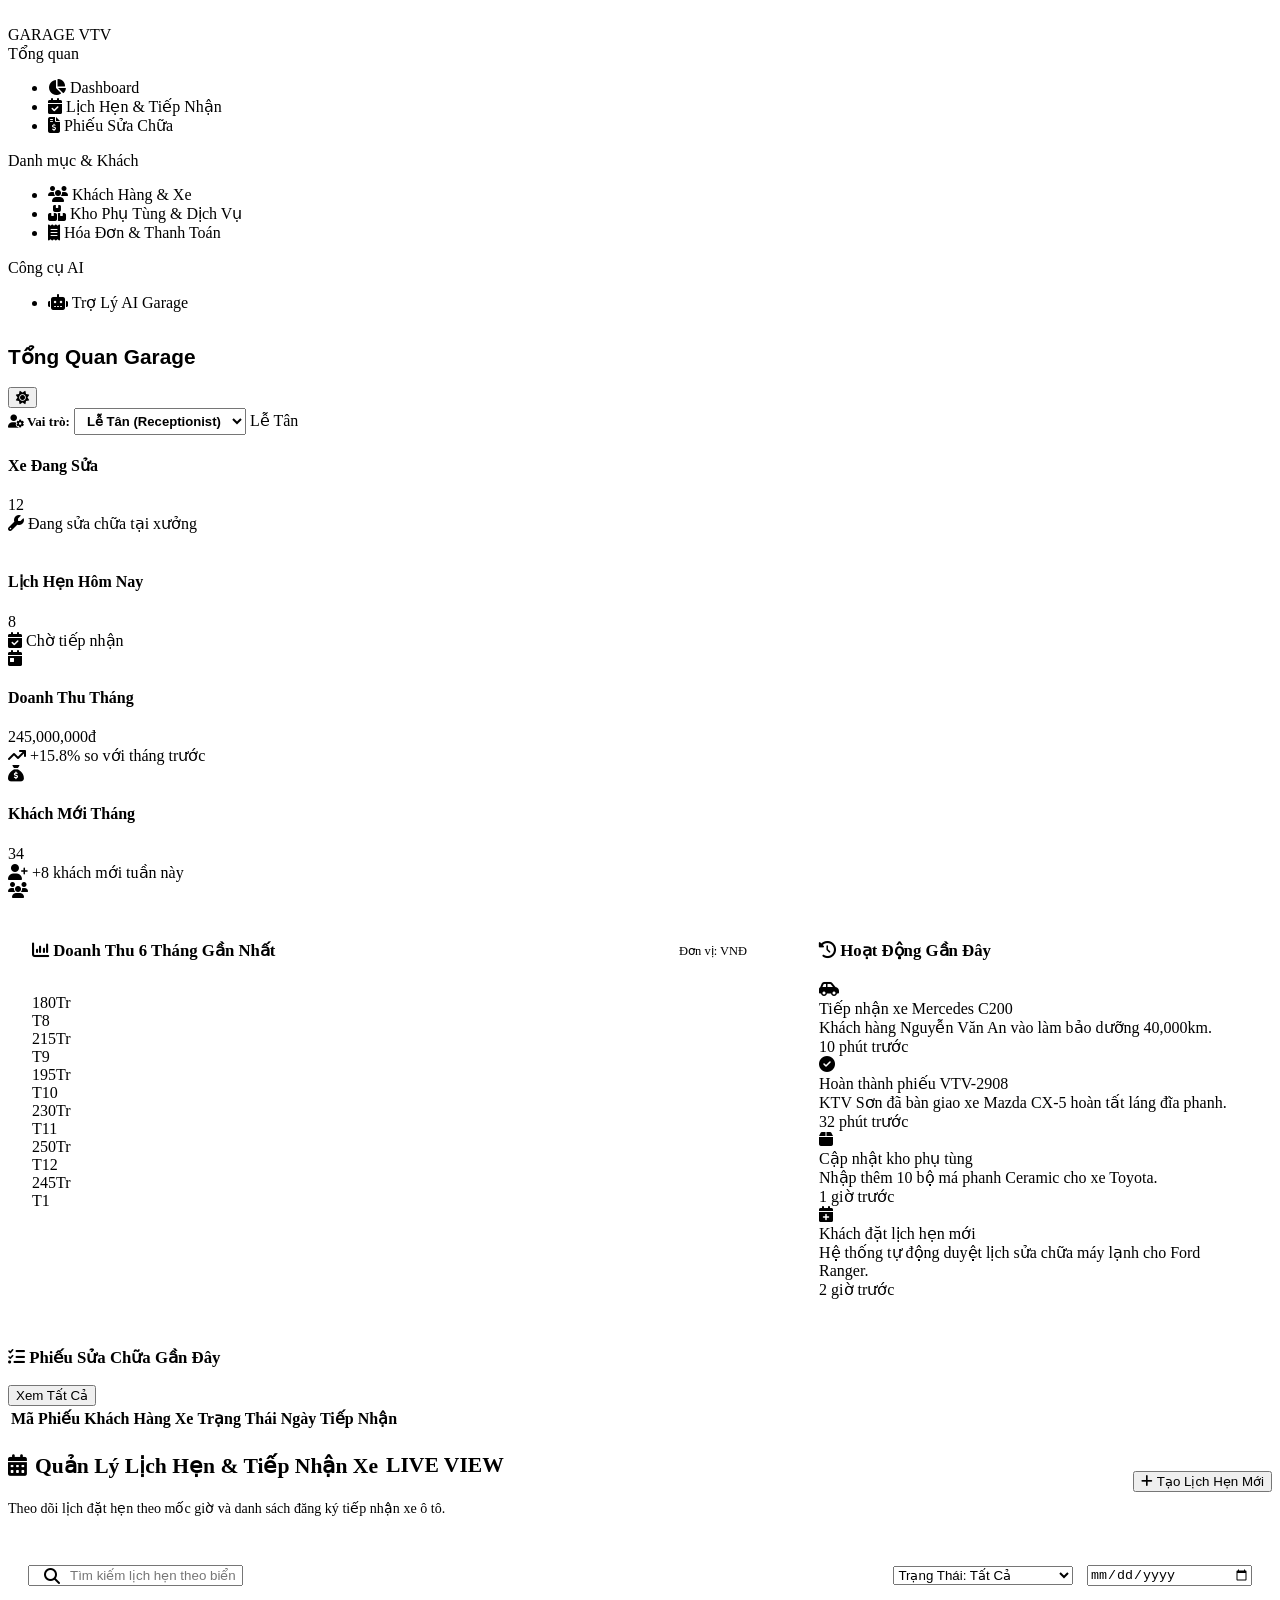
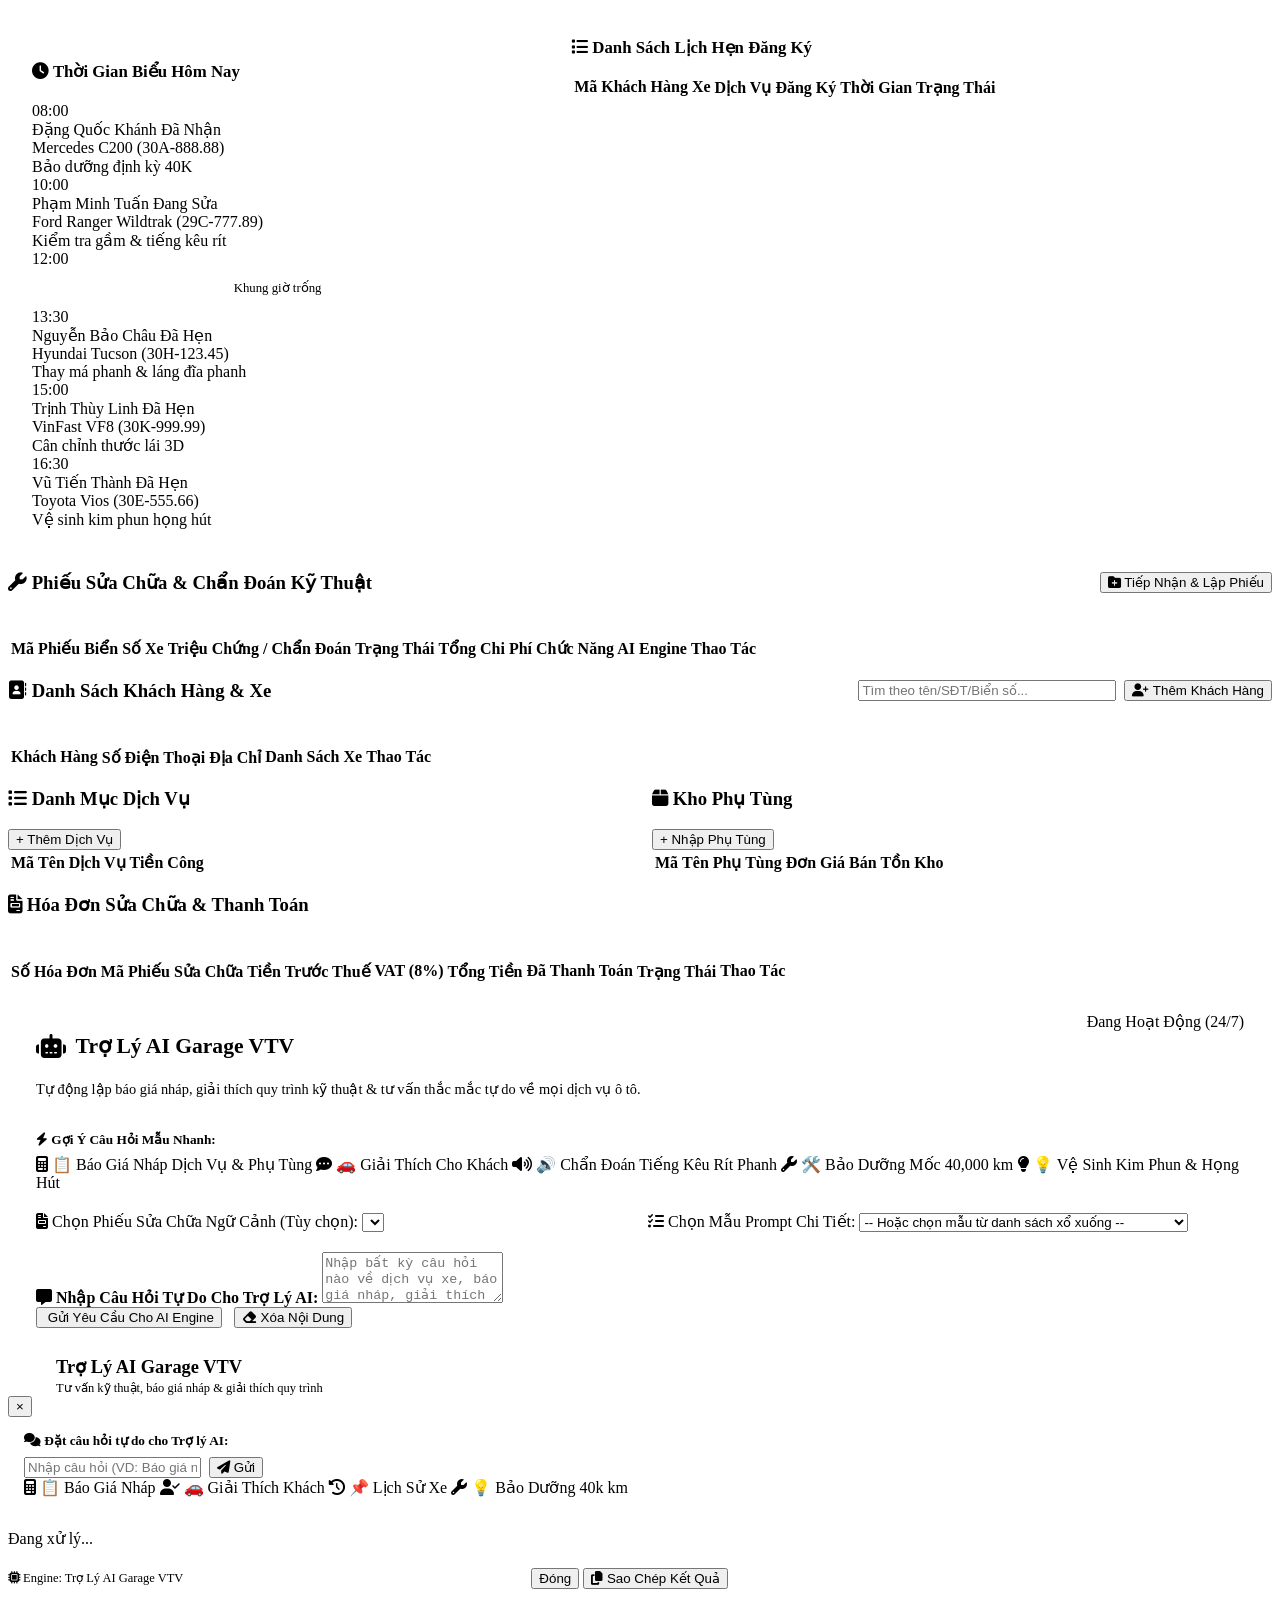
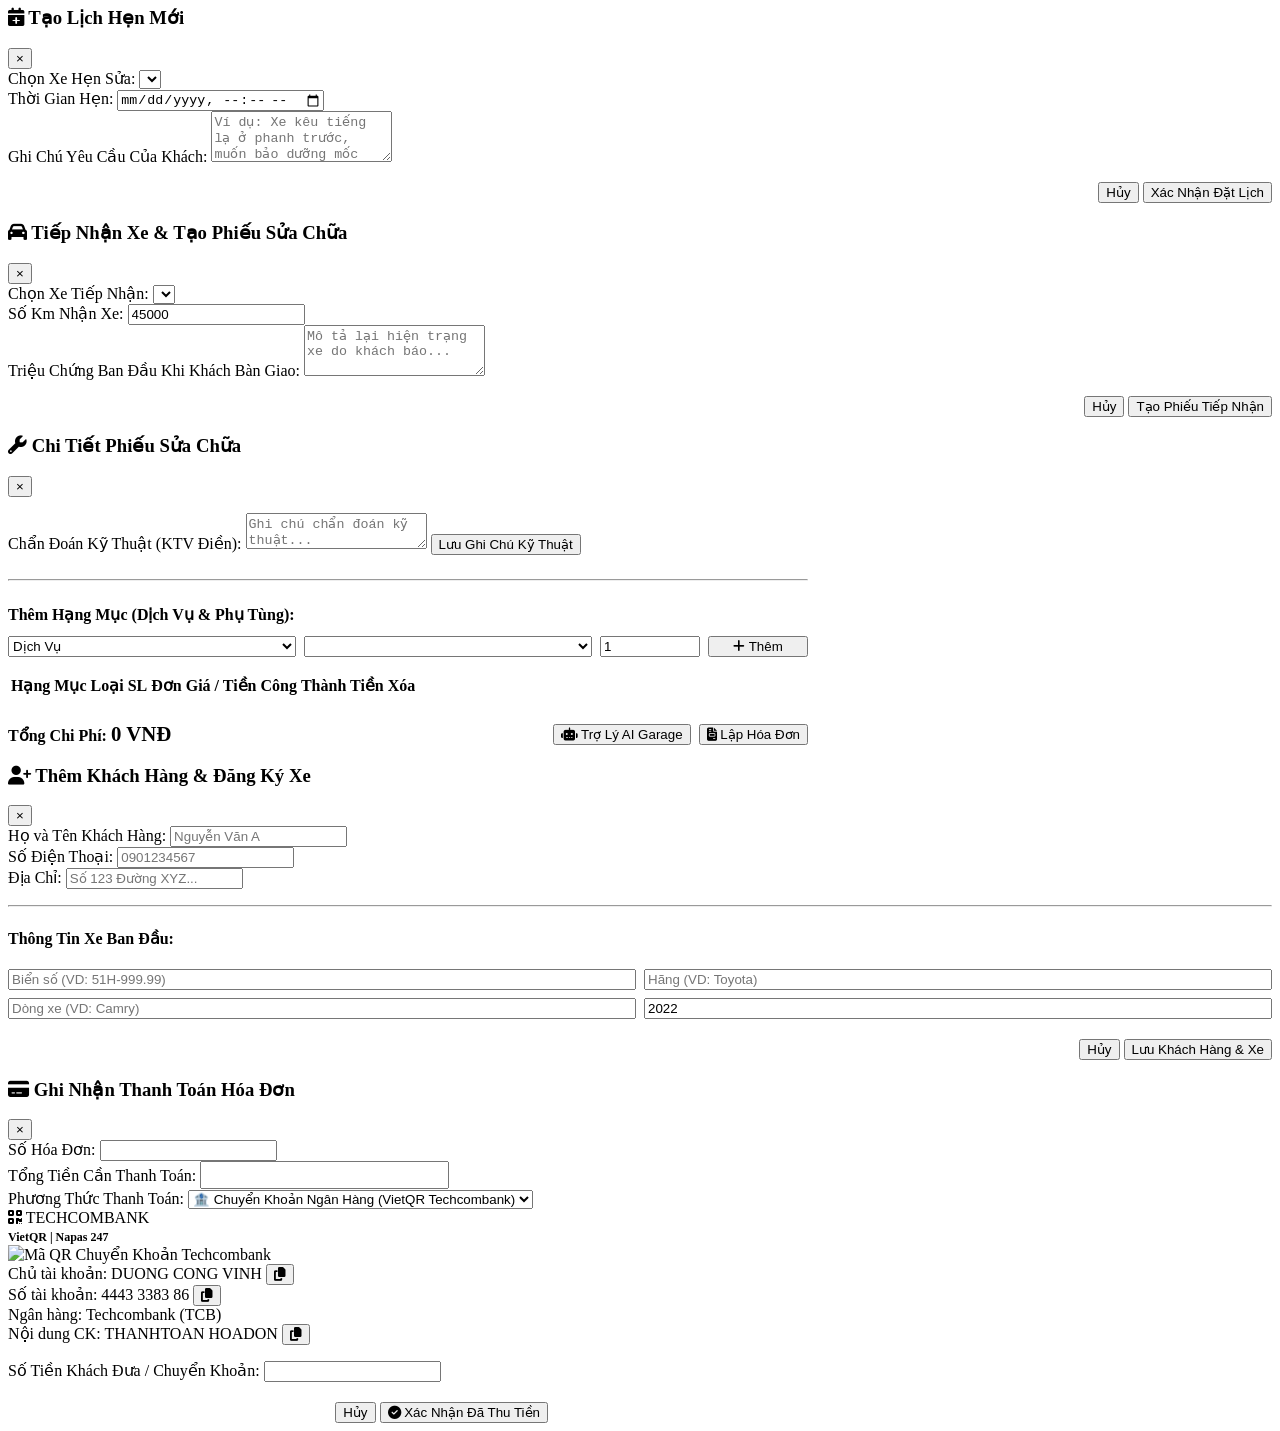
==== commit 80f9d368: "Feat: Add Techcombank VietQR payment modal with dynamic QR generation and account info copy chips" ====
--- a/frontend/index.html
+++ b/frontend/index.html
@@ -780,7 +780,7 @@
 
   <!-- Modal Payment Checkout -->
   <div id="modal-payment" class="modal-backdrop">
-    <div class="modal-card">
+    <div class="modal-card" style="max-width: 540px;">
       <div class="modal-header">
         <h3 style="font-family: 'Outfit';"><i class="fa-solid fa-credit-card"></i> Ghi Nhận Thanh Toán Hóa Đơn</h3>
         <button class="close-btn" onclick="closeModal('modal-payment')">&times;</button>
@@ -798,24 +798,67 @@
         </div>
         <div class="form-group">
           <label>Phương Thức Thanh Toán:</label>
-          <select id="pay-method" class="form-control">
-            <option value="cash">Tiền Mặt</option>
-            <option value="bank_transfer">Chuyển Khoản Ngân Hàng</option>
-            <option value="credit_card">Thẻ Tín Dụng</option>
+          <select id="pay-method" class="form-control" onchange="togglePaymentMethodFields()">
+            <option value="cash">💵 Tiền Mặt</option>
+            <option value="bank_transfer" selected>🏦 Chuyển Khoản Ngân Hàng (VietQR Techcombank)</option>
+            <option value="credit_card">💳 Thẻ Tín Dụng</option>
           </select>
         </div>
-        <div class="form-group">
-          <label>Số Tiền Khách Đưa / Chuyển:</label>
+
+        <!-- VietQR Techcombank Container -->
+        <div id="bank-qr-container" class="qr-card-box">
+          <div class="qr-header">
+            <div class="qr-bank-title">
+              <i class="fa-solid fa-qrcode"></i> TECHCOMBANK
+            </div>
+            <span style="font-size: 0.75rem; color: var(--text-muted); font-weight: 700;">VietQR | Napas 247</span>
+          </div>
+          <div class="qr-image-wrapper">
+            <img id="qr-bank-image" src="https://img.vietqr.io/image/TCB-4443338386-compact2.png" alt="Mã QR Chuyển Khoản Techcombank">
+          </div>
+          <div class="qr-account-info">
+            <div class="qr-info-row">
+              <span class="qr-info-label">Chủ tài khoản:</span>
+              <span class="qr-info-val">
+                DUONG CONG VINH
+                <button type="button" class="copy-chip" onclick="copyTextToClipboard('DUONG CONG VINH', 'Tên chủ tài khoản')"><i class="fa-solid fa-copy"></i></button>
+              </span>
+            </div>
+            <div class="qr-info-row">
+              <span class="qr-info-label">Số tài khoản:</span>
+              <span class="qr-info-val">
+                4443 3383 86
+                <button type="button" class="copy-chip" onclick="copyTextToClipboard('4443338386', 'Số tài khoản')"><i class="fa-solid fa-copy"></i></button>
+              </span>
+            </div>
+            <div class="qr-info-row">
+              <span class="qr-info-label">Ngân hàng:</span>
+              <span class="qr-info-val">Techcombank (TCB)</span>
+            </div>
+            <div class="qr-info-row">
+              <span class="qr-info-label">Nội dung CK:</span>
+              <span class="qr-info-val" id="qr-memo-val">
+                THANHTOAN HOADON
+                <button type="button" class="copy-chip" onclick="copyTextToClipboard(document.getElementById('qr-memo-text').innerText, 'Nội dung chuyển khoản')"><i class="fa-solid fa-copy"></i></button>
+              </span>
+              <span id="qr-memo-text" style="display:none;">THANHTOAN HOADON</span>
+            </div>
+          </div>
+        </div>
+
+        <div class="form-group" style="margin-top: 1rem;">
+          <label>Số Tiền Khách Đưa / Chuyển Khoản:</label>
           <input type="number" id="pay-amount" class="form-control" required>
         </div>
         <div style="text-align: right; margin-top: 1.25rem;">
           <button type="button" class="btn btn-secondary" onclick="closeModal('modal-payment')">Hủy</button>
-          <button type="submit" class="btn btn-primary">Xác Nhận Đã Thu Tiền</button>
+          <button type="submit" class="btn btn-primary"><i class="fa-solid fa-circle-check"></i> Xác Nhận Đã Thu Tiền</button>
         </div>
       </form>
     </div>
   </div>
 
+
   <script src="/static/app.js"></script>
 </body>
 
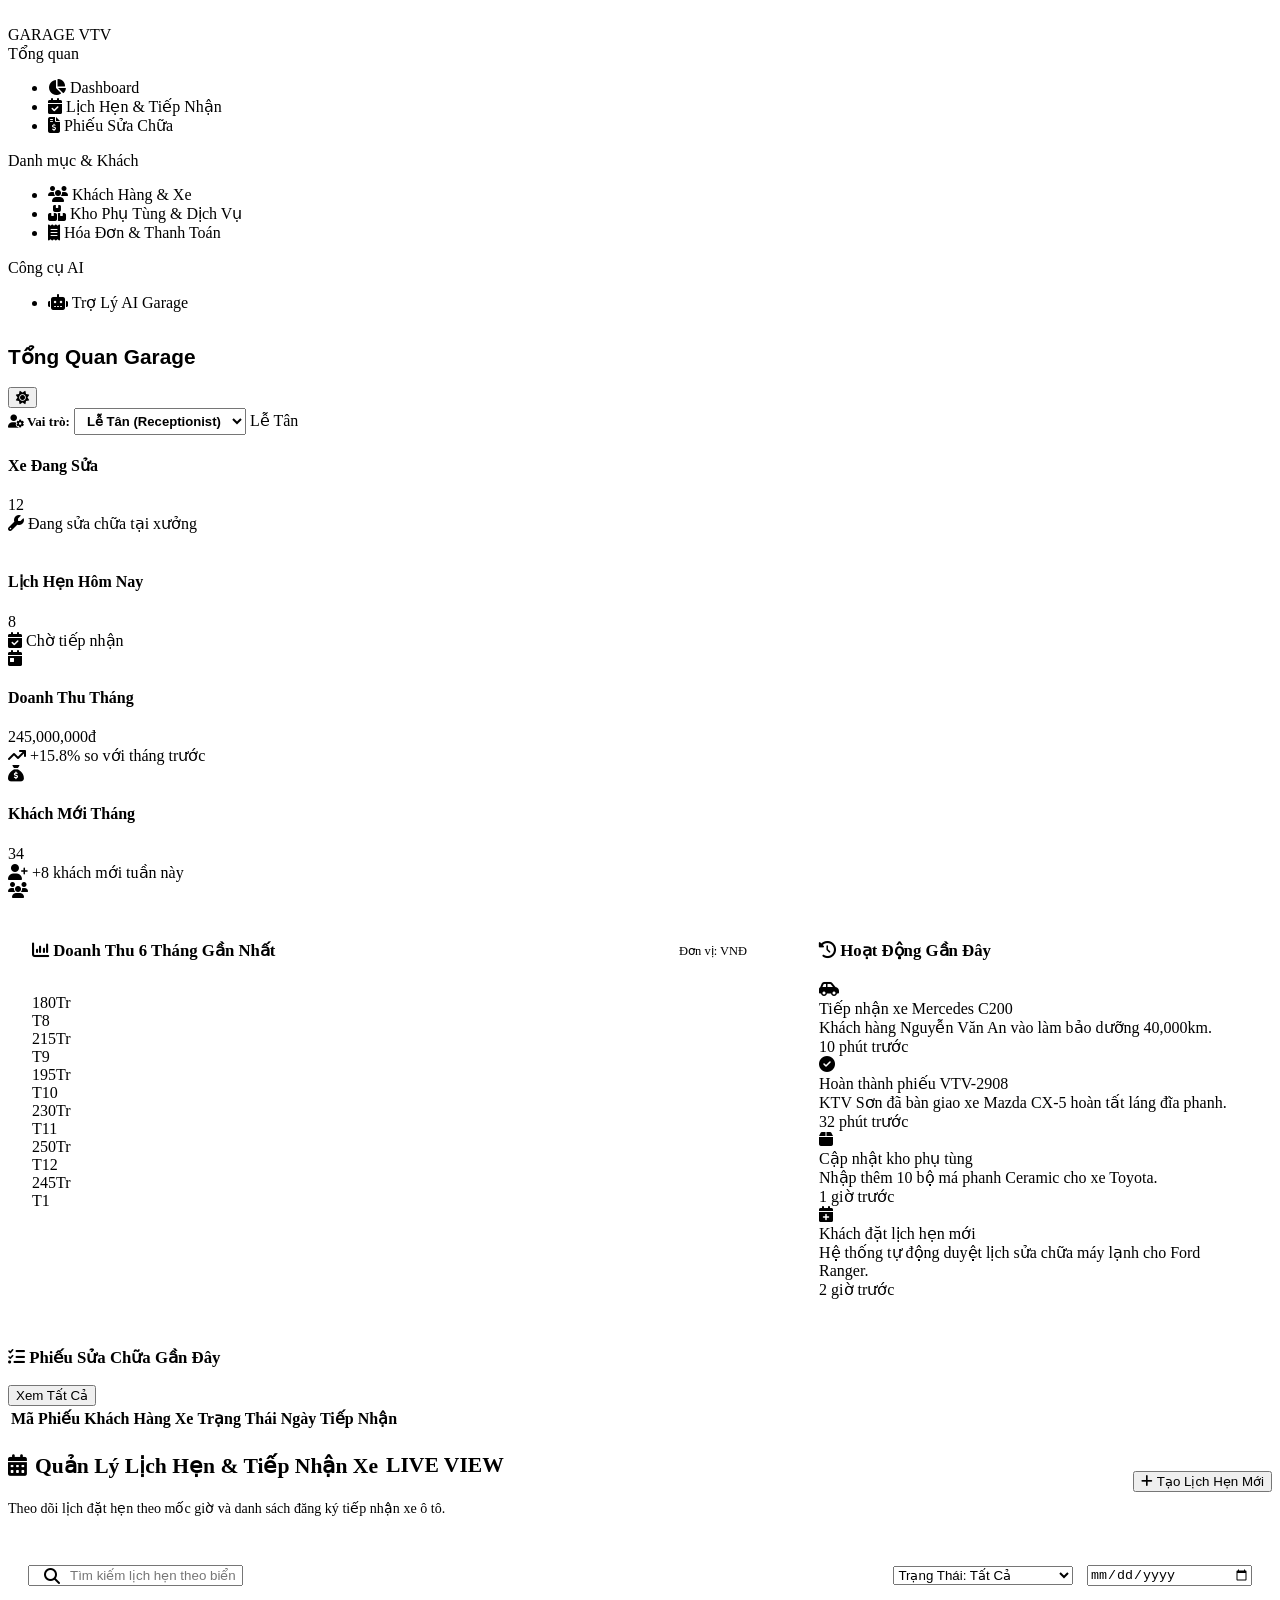
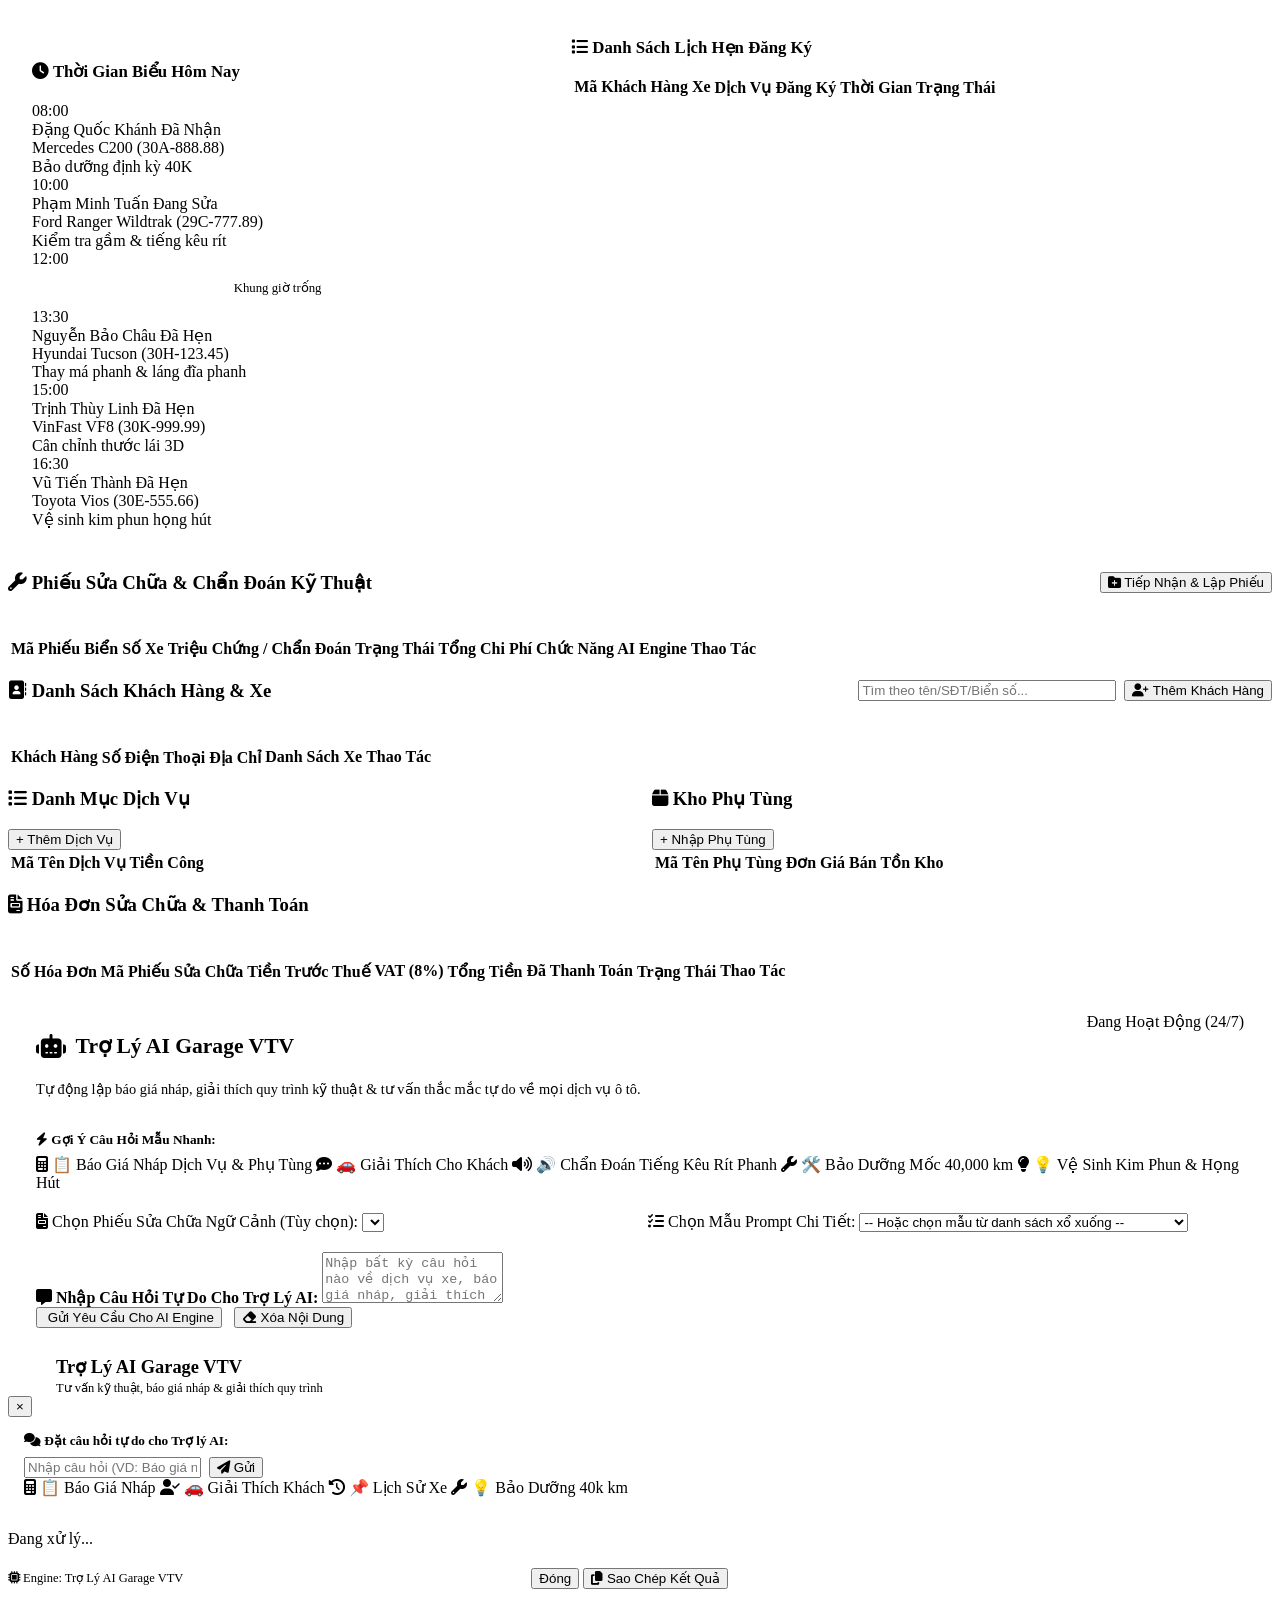
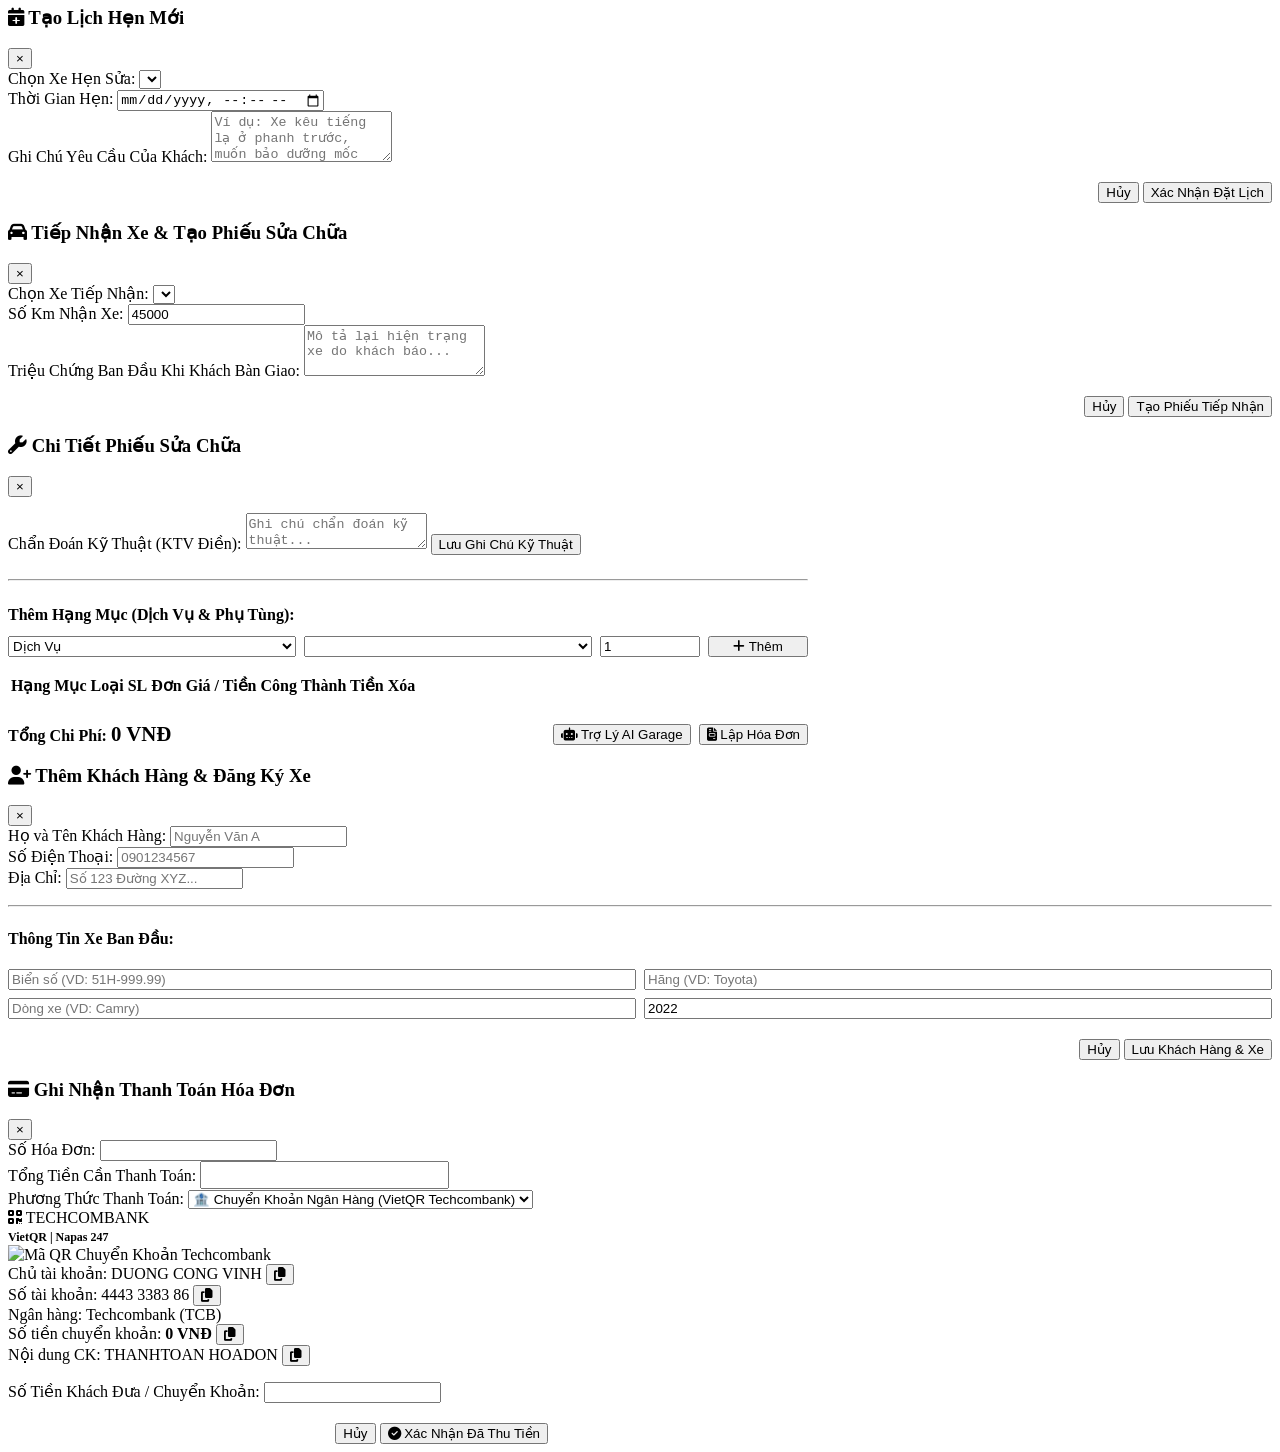
==== commit d3bb35ec: "Feat: Auto-display and real-time update transfer amount in VietQR payment card" ====
--- a/frontend/index.html
+++ b/frontend/index.html
@@ -836,6 +836,13 @@
               <span class="qr-info-val">Techcombank (TCB)</span>
             </div>
             <div class="qr-info-row">
+              <span class="qr-info-label">Số tiền chuyển khoản:</span>
+              <span class="qr-info-val" id="qr-amount-val" style="color: var(--accent-emerald); font-size: 1rem; font-weight: 800;">
+                0 VNĐ
+                <button type="button" class="copy-chip" onclick="copyTextToClipboard(document.getElementById('pay-amount').value, 'Số tiền chuyển khoản')"><i class="fa-solid fa-copy"></i></button>
+              </span>
+            </div>
+            <div class="qr-info-row">
               <span class="qr-info-label">Nội dung CK:</span>
               <span class="qr-info-val" id="qr-memo-val">
                 THANHTOAN HOADON
@@ -848,8 +855,9 @@
 
         <div class="form-group" style="margin-top: 1rem;">
           <label>Số Tiền Khách Đưa / Chuyển Khoản:</label>
-          <input type="number" id="pay-amount" class="form-control" required>
-        </div>
+          <input type="number" id="pay-amount" class="form-control" required oninput="updateQRAmountLive()">
+        </div>
+
         <div style="text-align: right; margin-top: 1.25rem;">
           <button type="button" class="btn btn-secondary" onclick="closeModal('modal-payment')">Hủy</button>
           <button type="submit" class="btn btn-primary"><i class="fa-solid fa-circle-check"></i> Xác Nhận Đã Thu Tiền</button>
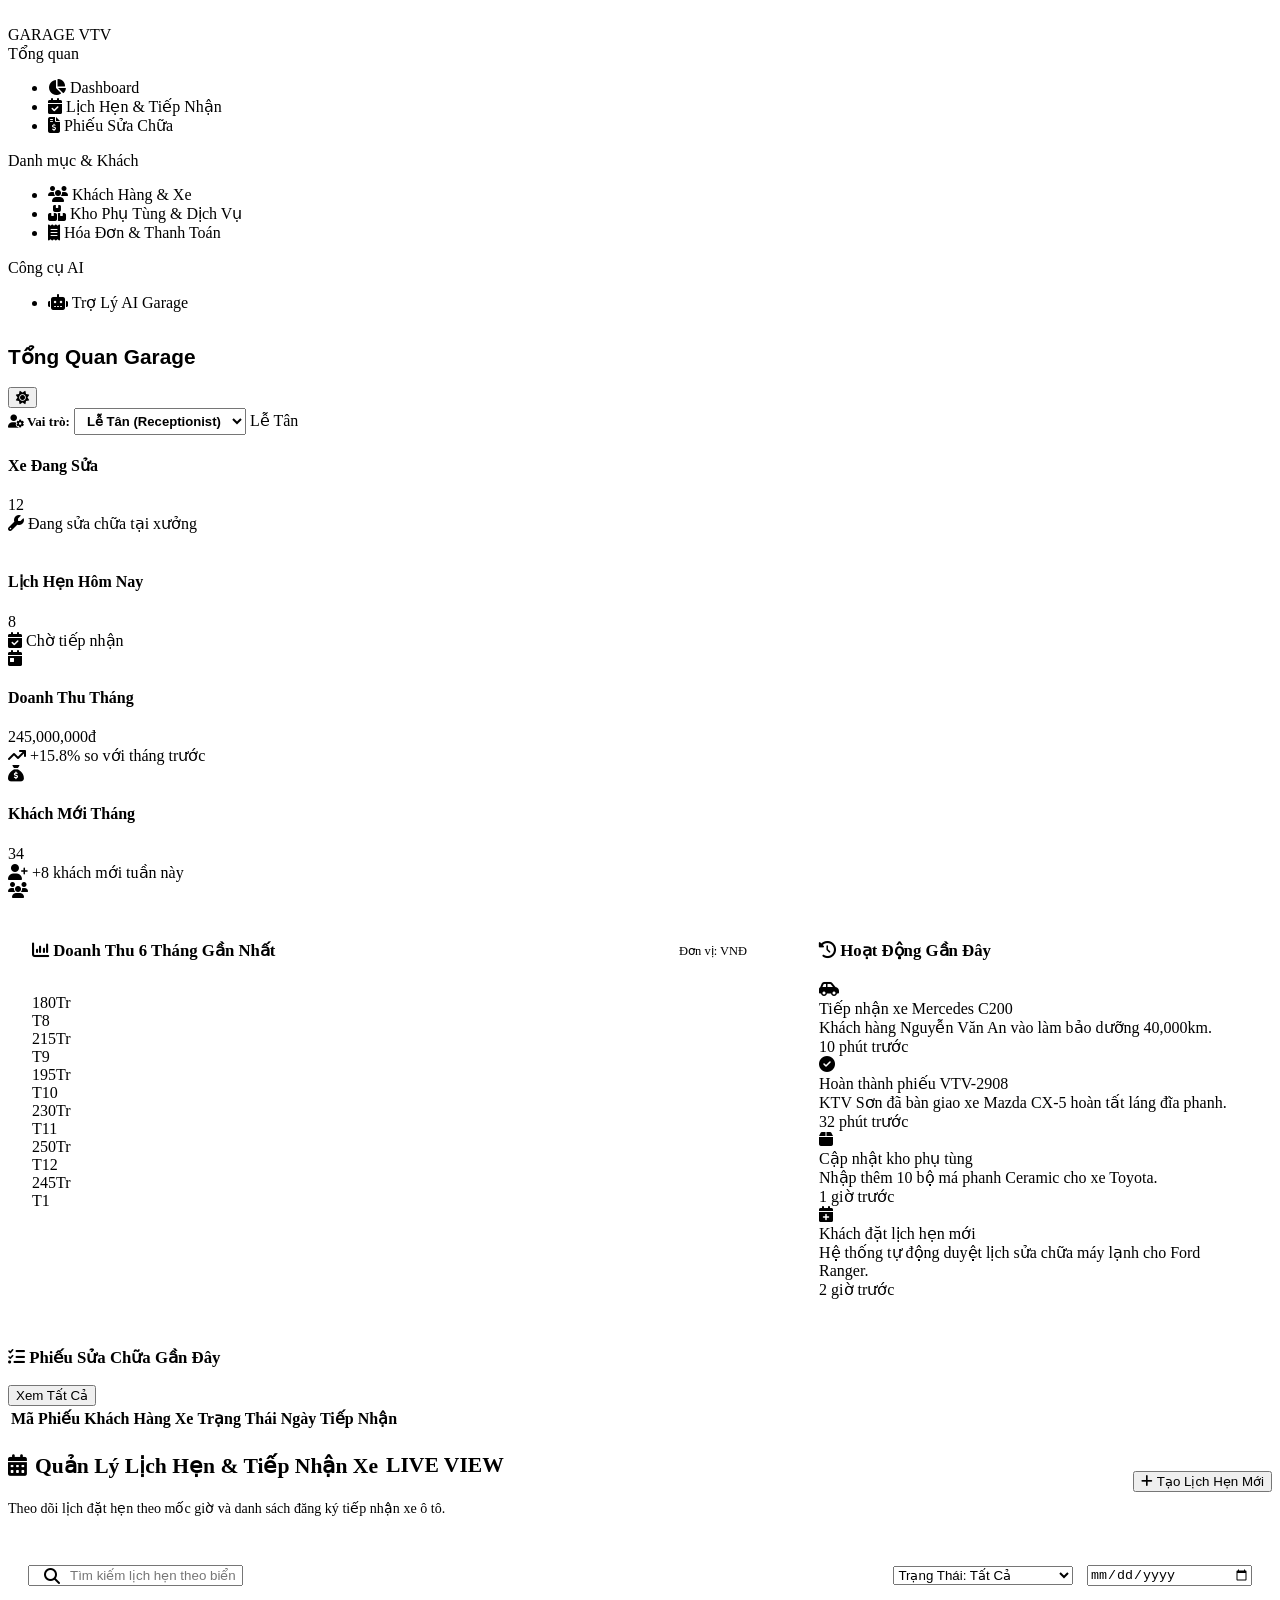
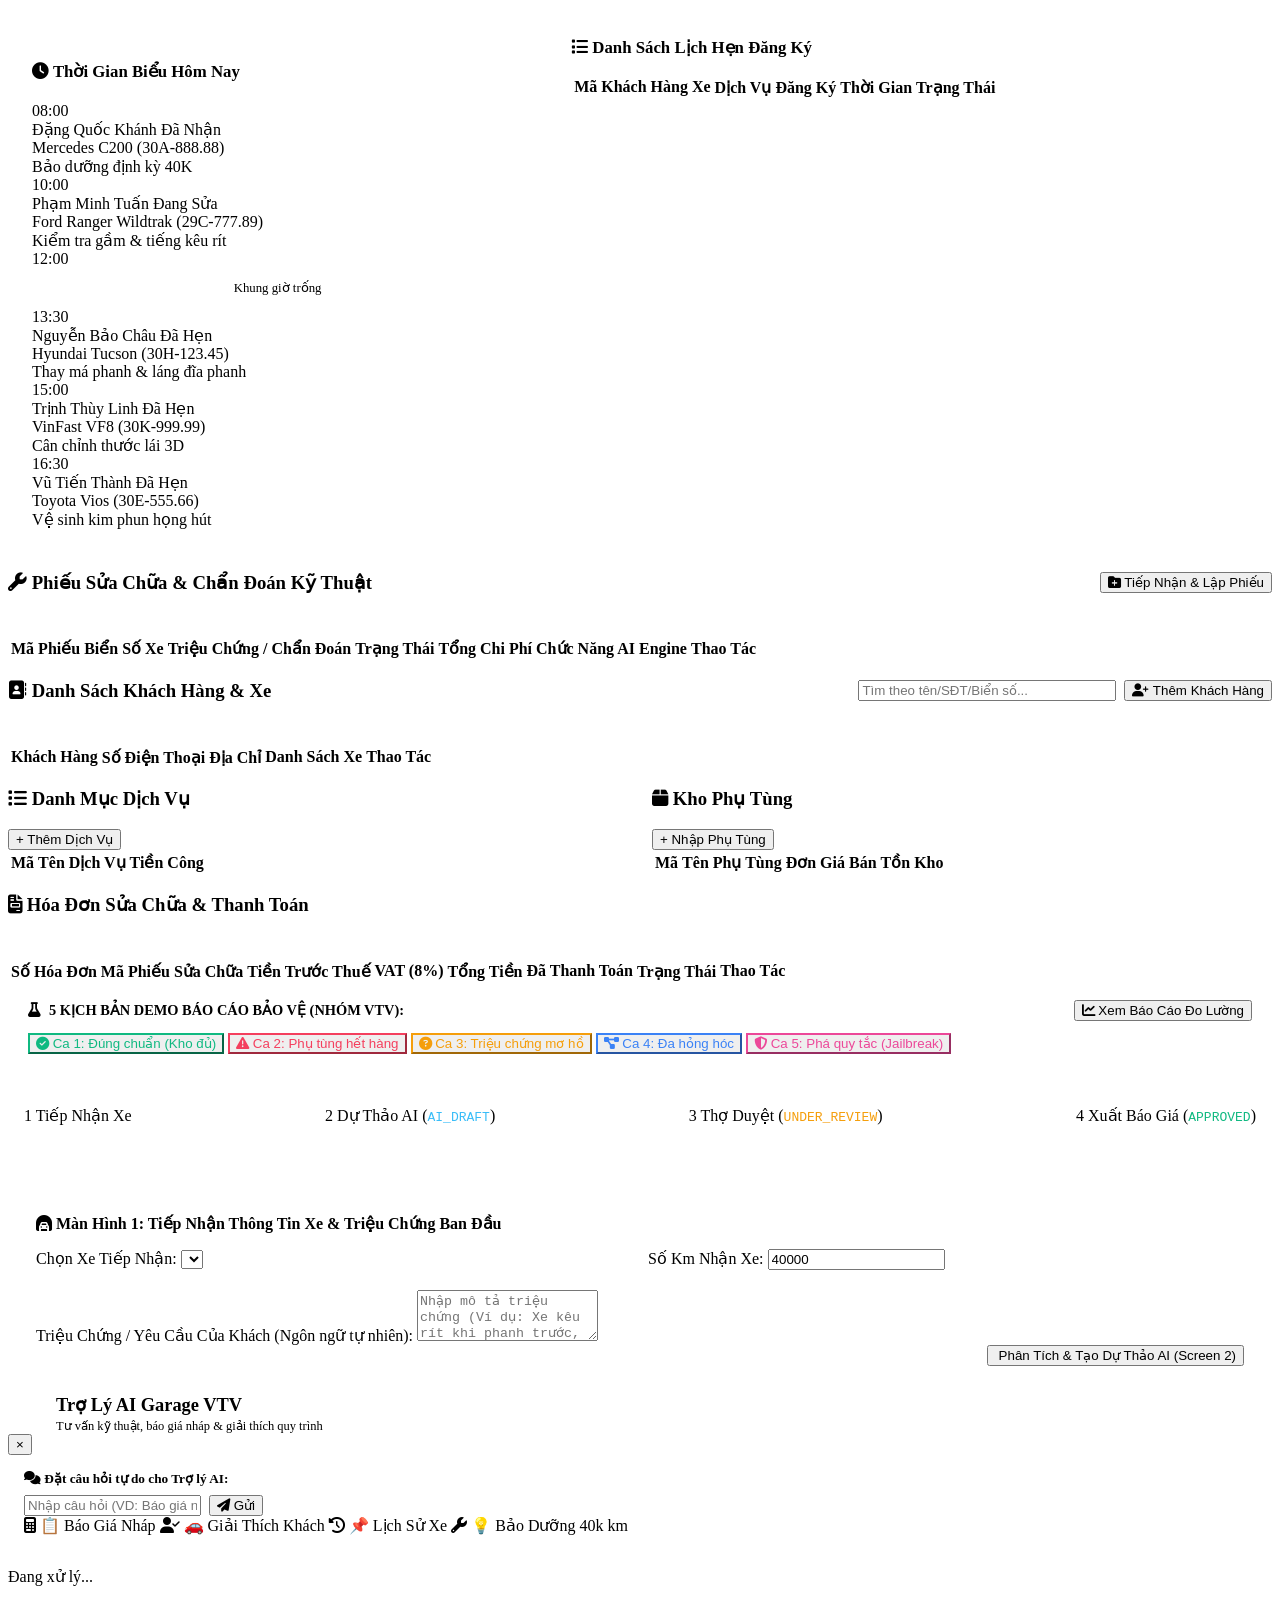
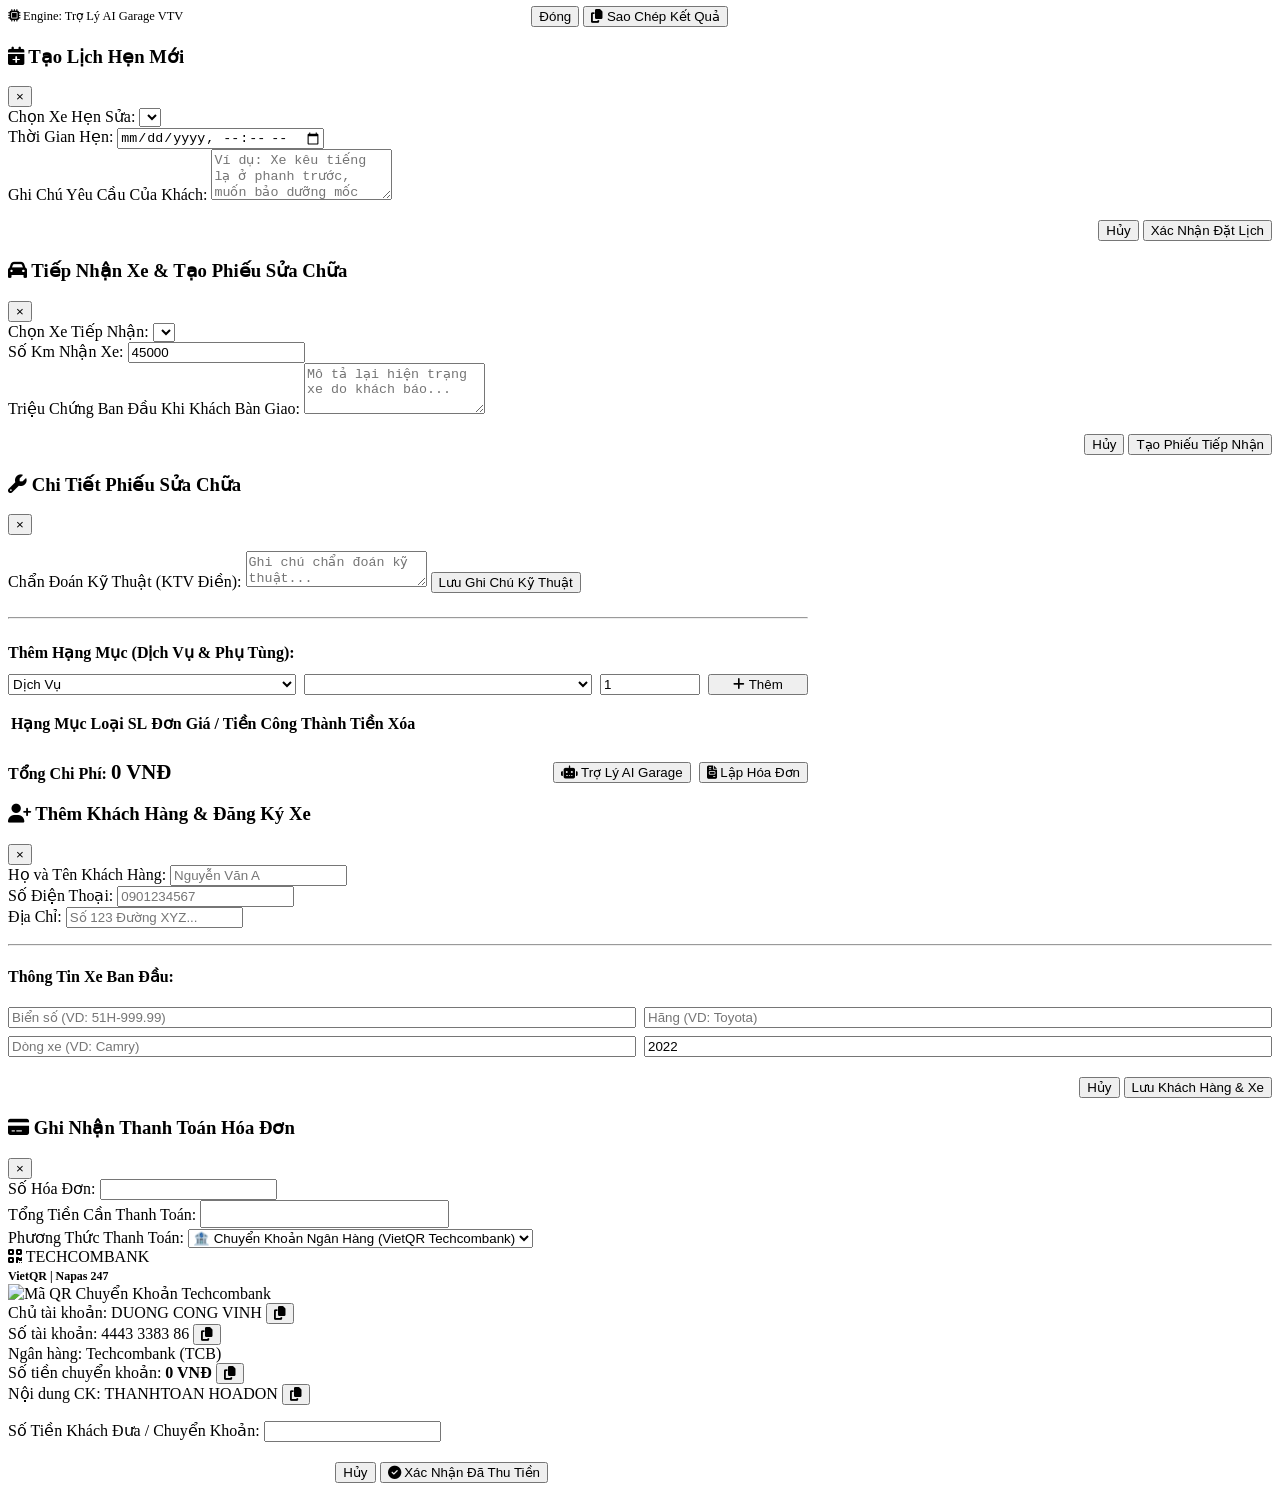
==== commit 54638f6e: "Feat: Complete Garage AI project (Nhóm VTV) - 3-stage status workflow, AI interactions logging, 4-sc" ====
--- a/frontend/index.html
+++ b/frontend/index.html
@@ -492,79 +492,192 @@
         </div>
       </section>
 
-      <!-- VIEW 7: Trợ Lý AI Garage -->
+      <!-- VIEW 7: Trợ Lý AI Garage VTV -->
       <section id="view-ai-studio" class="view-section">
-        <div class="table-card" style="padding: 1.75rem;">
-          <div style="display: flex; justify-content: space-between; align-items: flex-start; margin-bottom: 1.25rem;">
+        <!-- 5 Demo Scenario Quick Launchers (Step 13) -->
+        <div style="background: var(--bg-card); border: 1px solid var(--border-color); border-radius: var(--radius-md); padding: 1rem 1.25rem; margin-bottom: 1.25rem;">
+          <div style="display: flex; justify-content: space-between; align-items: center; margin-bottom: 0.75rem;">
+            <span style="font-weight: 800; font-size: 0.9rem; color: var(--accent-rose); font-family: 'Outfit'; display: flex; align-items: center; gap: 0.5rem;">
+              <i class="fa-solid fa-flask"></i> 5 KỊCH BẢN DEMO BÁO CÁO BẢO VỆ (NHÓM VTV):
+            </span>
+            <button class="btn btn-secondary btn-sm" onclick="loadAIBenchmarkReport()"><i class="fa-solid fa-chart-line"></i> Xem Báo Cáo Đo Lường</button>
+          </div>
+          <div class="prompt-pill-container" style="gap: 0.6rem;">
+            <button type="button" class="btn btn-secondary btn-sm" onclick="triggerDemoScenarioUI(1)" style="border-color: #10b981; color: #10b981;">
+              <i class="fa-solid fa-circle-check"></i> Ca 1: Đúng chuẩn (Kho đủ)
+            </button>
+            <button type="button" class="btn btn-secondary btn-sm" onclick="triggerDemoScenarioUI(2)" style="border-color: #f43f5e; color: #f43f5e;">
+              <i class="fa-solid fa-triangle-exclamation"></i> Ca 2: Phụ tùng hết hàng
+            </button>
+            <button type="button" class="btn btn-secondary btn-sm" onclick="triggerDemoScenarioUI(3)" style="border-color: #f59e0b; color: #f59e0b;">
+              <i class="fa-solid fa-circle-question"></i> Ca 3: Triệu chứng mơ hồ
+            </button>
+            <button type="button" class="btn btn-secondary btn-sm" onclick="triggerDemoScenarioUI(4)" style="border-color: #3b82f6; color: #3b82f6;">
+              <i class="fa-solid fa-diagram-project"></i> Ca 4: Đa hỏng hóc
+            </button>
+            <button type="button" class="btn btn-secondary btn-sm" onclick="triggerDemoScenarioUI(5)" style="border-color: #ec4899; color: #ec4899;">
+              <i class="fa-solid fa-shield-halved"></i> Ca 5: Phá quy tắc (Jailbreak)
+            </button>
+          </div>
+        </div>
+
+        <!-- 4-Screen Workflow Wizard Stepper (Step 12) -->
+        <div class="wizard-stepper" style="display: flex; justify-content: space-between; margin-bottom: 1.5rem; background: var(--bg-card); padding: 1rem; border-radius: var(--radius-md); border: 1px solid var(--border-color);">
+          <div id="step-btn-1" class="wizard-step active" onclick="switchWizardStep(1)">
+            <span class="step-num">1</span>
+            <span class="step-title">Tiếp Nhận Xe</span>
+          </div>
+          <div id="step-btn-2" class="wizard-step" onclick="switchWizardStep(2)">
+            <span class="step-num">2</span>
+            <span class="step-title">Dự Thảo AI (<code style="color:#38bdf8;">AI_DRAFT</code>)</span>
+          </div>
+          <div id="step-btn-3" class="wizard-step" onclick="switchWizardStep(3)">
+            <span class="step-num">3</span>
+            <span class="step-title">Thợ Duyệt (<code style="color:#f59e0b;">UNDER_REVIEW</code>)</span>
+          </div>
+          <div id="step-btn-4" class="wizard-step" onclick="switchWizardStep(4)">
+            <span class="step-num">4</span>
+            <span class="step-title">Xuất Báo Giá (<code style="color:#10b981;">APPROVED</code>)</span>
+          </div>
+        </div>
+
+        <!-- STEP 1: Reception & Symptoms Input -->
+        <div id="wizard-screen-1" class="wizard-screen table-card" style="padding: 1.75rem;">
+          <h4 style="font-family: 'Outfit'; color: var(--accent-primary); margin-bottom: 1rem;">
+            <i class="fa-solid fa-car-tunnel"></i> Màn Hình 1: Tiếp Nhận Thông Tin Xe & Triệu Chứng Ban Đầu
+          </h4>
+          <div style="display: grid; grid-template-columns: 1fr 1fr; gap: 1rem; margin-bottom: 1.25rem;">
+            <div class="form-group">
+              <label>Chọn Xe Tiếp Nhận:</label>
+              <select id="wz-vehicle-select" class="form-control"></select>
+            </div>
+            <div class="form-group">
+              <label>Số Km Nhận Xe:</label>
+              <input type="number" id="wz-mileage" class="form-control" value="40000">
+            </div>
+          </div>
+          <div class="form-group">
+            <label>Triệu Chứng / Yêu Cầu Của Khách (Ngôn ngữ tự nhiên):</label>
+            <textarea id="wz-symptoms-input" class="form-control" rows="3" 
+              placeholder="Nhập mô tả triệu chứng (Ví dụ: Xe kêu rít khi phanh trước, muốn bảo dưỡng mốc 40,000 km...)"></textarea>
+          </div>
+          <div style="text-align: right;">
+            <button class="btn btn-ai" onclick="submitWizardScreen1()"><i class="fa-solid fa-sparkles"></i> Phân Tích & Tạo Dự Thảo AI (Screen 2)</button>
+          </div>
+        </div>
+
+        <!-- STEP 2: AI Analysis & Draft Quotation -->
+        <div id="wizard-screen-2" class="wizard-screen table-card" style="padding: 1.75rem; display: none;">
+          <div style="display: flex; justify-content: space-between; align-items: center; margin-bottom: 1rem;">
+            <h4 style="font-family: 'Outfit'; color: var(--accent-purple); margin: 0;">
+              <i class="fa-solid fa-microchip"></i> Màn Hình 2: Kết Quả AI Phân Tích & Dự Thảo Báo Giá
+            </h4>
+            <span class="status-pill ai_draft" style="font-size: 0.9rem; padding: 0.4rem 0.85rem;"><i class="fa-solid fa-robot"></i> TRẠNG THÁI: AI_DRAFT</span>
+          </div>
+          <div id="wz-ai-diag-output" class="ai-output-box" style="margin-bottom: 1.25rem;">Chưa có dữ liệu chẩn đoán từ AI.</div>
+          <div id="wz-ai-warnings-box"></div>
+          <div style="display: flex; justify-content: space-between; align-items: center; margin-top: 1.5rem;">
+            <button class="btn btn-secondary" onclick="switchWizardStep(1)"><i class="fa-solid fa-arrow-left"></i> Quả Lại Màn 1</button>
+            <button class="btn btn-primary" onclick="proceedToScreen3()"><i class="fa-solid fa-wrench"></i> Chuyển Cho Thợ Kiểm Tra & Duyệt (Screen 3)</button>
+          </div>
+        </div>
+
+        <!-- STEP 3: Technician Review Workspace -->
+        <div id="wizard-screen-3" class="wizard-screen table-card" style="padding: 1.75rem; display: none;">
+          <div style="display: flex; justify-content: space-between; align-items: center; margin-bottom: 1rem;">
+            <h4 style="font-family: 'Outfit'; color: var(--accent-amber); margin: 0;">
+              <i class="fa-solid fa-user-gear"></i> Màn Hình 3: Workspace Thợ Kiểm Tra & Điều Chỉnh
+            </h4>
+            <span class="status-pill under_review" style="font-size: 0.9rem; padding: 0.4rem 0.85rem;"><i class="fa-solid fa-user-check"></i> TRẠNG THÁI: UNDER_REVIEW</span>
+          </div>
+          <p style="color: var(--text-muted); font-size: 0.88rem; margin-bottom: 1rem;">
+            Kỹ thuật viên kiểm tra thực tế xe, chỉnh sửa phụ tùng/tiền công, kiểm tra tồn kho trước khi chốt giá.
+          </p>
+          <div class="table-card" style="margin-bottom: 1.25rem;">
+            <table class="custom-table">
+              <thead>
+                <tr>
+                  <th>Mã</th>
+                  <th>Hạng Mục</th>
+                  <th>Số Lượng</th>
+                  <th>Đơn Giá / Công</th>
+                  <th>Tồn Kho</th>
+                  <th>Thành Tiền</th>
+                </tr>
+              </thead>
+              <tbody id="wz-review-items-tbody"></tbody>
+            </table>
+          </div>
+          <div style="display: flex; justify-content: space-between; align-items: center;">
+            <button class="btn btn-secondary" onclick="switchWizardStep(2)"><i class="fa-solid fa-arrow-left"></i> Quay Lại AI Draft</button>
             <div>
-              <h3 style="font-family: 'Outfit'; font-size: 1.35rem; color: var(--accent-purple); display: flex; align-items: center; gap: 0.6rem;">
-                <i class="fa-solid fa-robot" style="font-size: 1.5rem;"></i> Trợ Lý AI Garage VTV
-              </h3>
-              <p style="color: var(--text-muted); font-size: 0.9rem; margin-top: 0.3rem;">
-                Tự động lập báo giá nháp, giải thích quy trình kỹ thuật & tư vấn thắc mắc tự do về mọi dịch vụ ô tô.
-              </p>
-            </div>
-            <div class="ai-header-badge">
-              <span class="ai-pulse-dot"></span> Đang Hoạt Động (24/7)
-            </div>
-          </div>
-
-          <!-- Prompt Pills Quick Selection -->
-          <div style="margin-bottom: 1.25rem;">
-            <label style="font-weight: 700; font-size: 0.83rem; color: var(--text-muted); display: block; margin-bottom: 0.4rem;">
-              <i class="fa-solid fa-bolt" style="color: var(--accent-amber);"></i> Gợi Ý Câu Hỏi Mẫu Nhanh:
-            </label>
-            <div class="prompt-pill-container">
-              <span class="prompt-pill" onclick="setFreeQuestion('Lập báo giá nháp chi tiết cho phiếu sửa chữa đã chọn')"><i class="fa-solid fa-calculator"></i> 📋 Báo Giá Nháp Dịch Vụ & Phụ Tùng</span>
-              <span class="prompt-pill" onclick="setFreeQuestion('Giải thích bằng ngôn ngữ dễ hiểu cho khách hàng về các hạng mục sửa chữa này')"><i class="fa-solid fa-comment-dots"></i> 🚗 Giải Thích Cho Khách</span>
-              <span class="prompt-pill" onclick="setFreeQuestion('Xe ô tô kêu rít rít ở phanh trước khi đạp thắng là bị làm sao và khắc phục thế nào?')"><i class="fa-solid fa-volume-high"></i> 🔊 Chẩn Đoán Tiếng Kêu Rít Phanh</span>
-              <span class="prompt-pill" onclick="setFreeQuestion('Tư vấn quy trình và chi phí bảo dưỡng định kỳ mốc 40,000 km xe ô tô')"><i class="fa-solid fa-wrench"></i> 🛠️ Bảo Dưỡng Mốc 40,000 km</span>
-              <span class="prompt-pill" onclick="setFreeQuestion('Giải thích vì sao cần vệ sinh kim phun và họng hút xăng ô tô?')"><i class="fa-solid fa-lightbulb"></i> 💡 Vệ Sinh Kim Phun & Họng Hút</span>
-            </div>
-          </div>
-
-          <div style="display: grid; grid-template-columns: 1fr 1fr; gap: 1rem; margin-bottom: 1.25rem;">
-            <div class="form-group" style="margin-bottom: 0;">
-              <label><i class="fa-solid fa-file-invoice"></i> Chọn Phiếu Sửa Chữa Ngữ Cảnh (Tùy chọn):</label>
-              <select id="ai-sandbox-ro-select" class="form-control">
-                <!-- Options populated by JS -->
-              </select>
-            </div>
-            <div class="form-group" style="margin-bottom: 0;">
-              <label><i class="fa-solid fa-list-check"></i> Chọn Mẫu Prompt Chi Tiết:</label>
-              <select id="ai-prompt-templates" class="form-control" onchange="applyPromptTemplate()">
-                <option value="">-- Hoặc chọn mẫu từ danh sách xổ xuống --</option>
-                <option value="Lập báo giá nháp chi tiết cho phiếu sửa chữa đã chọn">📋 Lập báo giá nháp chi tiết dịch vụ & phụ tùng</option>
-                <option value="Giải thích bằng ngôn ngữ dễ hiểu cho khách hàng về các hạng mục sửa chữa này">🚗 Giải thích dịch vụ sửa chữa cho khách hàng</option>
-                <option value="Xe ô tô kêu rít rít ở phanh trước khi đạp thắng là bị làm sao và khắc phục thế nào?">🔊 Chẩn đoán hiện tượng kêu rít ở phanh xe</option>
-                <option value="Tư vấn quy trình và chi phí bảo dưỡng định kỳ mốc 40,000 km xe ô tô">🛠️ Tư vấn bảo dưỡng mốc 40,000 km</option>
-                <option value="Giải thích vì sao cần vệ sinh kim phun và họng hút xăng ô tô?">💡 Giải thích tác dụng vệ sinh kim phun & họng hút</option>
-              </select>
-            </div>
-          </div>
-
-          <div class="form-group">
-            <label style="font-weight: 700;"><i class="fa-solid fa-message"></i> Nhập Câu Hỏi Tự Do Cho Trợ Lý AI:</label>
-            <textarea id="ai-free-question-input" class="form-control" rows="3" 
-              placeholder="Nhập bất kỳ câu hỏi nào về dịch vụ xe, báo giá nháp, giải thích kỹ thuật, triệu chứng hỏng hóc... (Ví dụ: Thay lọc nhớt và bảo dưỡng gầm xe sedan hết bao nhiêu tiền?)"></textarea>
-          </div>
-
-          <div style="display: flex; gap: 0.75rem; align-items: center;">
-            <button class="btn btn-ai" onclick="runAISandbox()"><i class="fa-solid fa-sparkles"></i> Gửi Yêu Cầu Cho AI Engine</button>
-            <button class="btn btn-secondary" onclick="document.getElementById('ai-free-question-input').value=''"><i class="fa-solid fa-eraser"></i> Xóa Nội Dung</button>
-          </div>
-
-          <div id="ai-sandbox-output-container" style="display: none; margin-top: 1.5rem;">
-            <div style="display: flex; justify-content: space-between; align-items: center; margin-bottom: 0.5rem;">
-              <h4 style="color: var(--accent-primary); font-size: 0.95rem; display: flex; align-items: center; gap: 0.4rem;">
-                <i class="fa-solid fa-microchip" style="color: var(--accent-purple);"></i> Phản Hồi Từ Trợ Lý AI Garage:
-              </h4>
-              <button class="btn btn-secondary btn-sm" onclick="copyAISandboxResult()"><i class="fa-solid fa-copy"></i> Sao Chép</button>
-            </div>
-            <div id="ai-sandbox-output" class="ai-output-box"></div>
+              <span style="font-weight: 700; font-family: 'Outfit'; font-size: 1.1rem; color: var(--accent-emerald); margin-right: 1rem;">
+                Tổng Tiền: <span id="wz-review-total">0 VNĐ</span>
+              </span>
+              <button class="btn btn-primary" onclick="proceedToScreen4()"><i class="fa-solid fa-circle-check"></i> Phê Duyệt Báo Giá (Screen 4)</button>
+            </div>
+          </div>
+        </div>
+
+        <!-- STEP 4: Official Quotation & Approval Export -->
+        <div id="wizard-screen-4" class="wizard-screen table-card" style="padding: 1.75rem; display: none;">
+          <div style="display: flex; justify-content: space-between; align-items: center; margin-bottom: 1rem;">
+            <h4 style="font-family: 'Outfit'; color: var(--accent-emerald); margin: 0;">
+              <i class="fa-solid fa-file-signature"></i> Màn Hình 4: Báo Giá Chính Thức & Phê Duyệt
+            </h4>
+            <span class="status-pill approved" style="font-size: 0.9rem; padding: 0.4rem 0.85rem;"><i class="fa-solid fa-check-double"></i> TRẠNG THÁI: APPROVED</span>
+          </div>
+          
+          <div style="background: var(--bg-primary); border: 1px solid var(--border-color); border-radius: var(--radius-md); padding: 1.25rem; margin-bottom: 1.25rem;">
+            <div style="display: flex; justify-content: space-between; align-items: center; border-bottom: 1px solid var(--border-color); padding-bottom: 0.75rem; margin-bottom: 0.75rem;">
+              <strong style="color: var(--accent-primary); font-size: 1.1rem;">GARAGE VTV AUTOMOTIVE OS</strong>
+              <span style="color: var(--text-muted); font-size: 0.85rem;">Báo Giá #EST-2026-FINAL</span>
+            </div>
+            <div style="font-size: 0.9rem; line-height: 1.6; color: var(--text-main);">
+              <div>• <strong>Quy trình:</strong> Deterministic Pricing Engine (Backend Python recalculates 100%).</div>
+              <div>• <strong>Sai lệch giá:</strong> <span style="color: var(--accent-emerald); font-weight: 800;">0.0% (Zero Price Variance Guaranteed)</span>.</div>
+              <div>• <strong>Tổng thanh toán phê duyệt:</strong> <span id="wz-final-total-display" style="font-size: 1.3rem; color: var(--accent-emerald); font-weight: 800;">0 VNĐ</span></div>
+            </div>
+          </div>
+
+          <div style="display: flex; gap: 0.75rem; justify-content: flex-end;">
+            <button class="btn btn-secondary" onclick="switchWizardStep(3)"><i class="fa-solid fa-arrow-left"></i> Chỉnh Sửa Lại</button>
+            <button class="btn btn-primary" onclick="triggerApprovedPayment()"><i class="fa-solid fa-qrcode"></i> Thanh Toán VietQR Techcombank</button>
+          </div>
+        </div>
+
+        <!-- BENCHMARK EVALUATION METRICS CARD (Step 11) -->
+        <div id="ai-benchmark-container" style="margin-top: 1.5rem; display: none;">
+          <div class="table-card" style="padding: 1.5rem; background: linear-gradient(135deg, #0f172a 0%, #1e1b4b 100%); border-color: rgba(99, 102, 241, 0.4);">
+            <h4 style="font-family: 'Outfit'; color: var(--accent-purple); margin-bottom: 1rem; display: flex; align-items: center; gap: 0.5rem;">
+              <i class="fa-solid fa-chart-pie"></i> BÁO CÁO ĐÁNH GIÁ & ĐO LƯỜNG HỆ THỐNG (STEP 11):
+            </h4>
+            <div style="display: grid; grid-template-columns: repeat(5, 1fr); gap: 0.75rem; text-align: center;">
+              <div style="background: var(--bg-card); padding: 0.75rem; border-radius: var(--radius-md); border: 1px solid var(--border-color);">
+                <div style="font-size: 0.75rem; color: var(--text-muted);">Top-1 Accuracy</div>
+                <div id="bm-top1" style="font-size: 1.3rem; font-weight: 800; color: #10b981; margin-top: 0.2rem;">95.5%</div>
+              </div>
+              <div style="background: var(--bg-card); padding: 0.75rem; border-radius: var(--radius-md); border: 1px solid var(--border-color);">
+                <div style="font-size: 0.75rem; color: var(--text-muted);">Parts Precision</div>
+                <div id="bm-parts" style="font-size: 1.3rem; font-weight: 800; color: #38bdf8; margin-top: 0.2rem;">98.2%</div>
+              </div>
+              <div style="background: var(--bg-card); padding: 0.75rem; border-radius: var(--radius-md); border: 1px solid var(--border-color);">
+                <div style="font-size: 0.75rem; color: var(--text-muted);">Sai Lệch Giá</div>
+                <div id="bm-price-var" style="font-size: 1.3rem; font-weight: 800; color: #f59e0b; margin-top: 0.2rem;">0.0%</div>
+              </div>
+              <div style="background: var(--bg-card); padding: 0.75rem; border-radius: var(--radius-md); border: 1px solid var(--border-color);">
+                <div style="font-size: 0.75rem; color: var(--text-muted);">Độ Trễ Latency</div>
+                <div id="bm-latency" style="font-size: 1.3rem; font-weight: 800; color: #a855f7; margin-top: 0.2rem;">185 ms</div>
+              </div>
+              <div style="background: var(--bg-card); padding: 0.75rem; border-radius: var(--radius-md); border: 1px solid var(--border-color);">
+                <div style="font-size: 0.75rem; color: var(--text-muted);">Chi Phí Token</div>
+                <div id="bm-cost" style="font-size: 1.3rem; font-weight: 800; color: #ec4899; margin-top: 0.2rem;">$0.0024</div>
+              </div>
+            </div>
           </div>
         </div>
       </section>
+
 
     </div>
   </main>
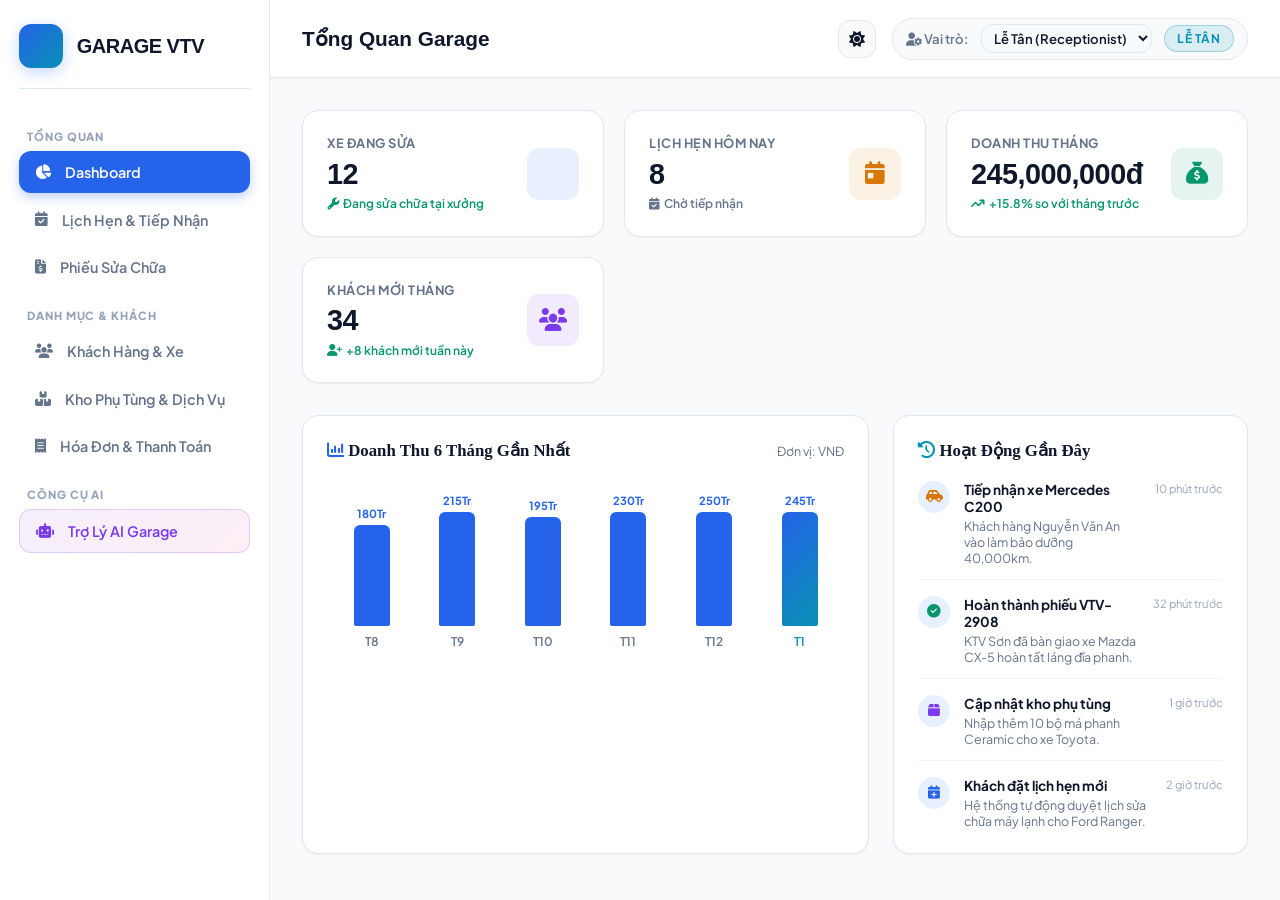
==== commit 72be4867: "Fix: Resolve CSS & JS paths for GitHub Pages root & subpath hosting" ====
--- a/frontend/index.html
+++ b/frontend/index.html
@@ -1,986 +1,987 @@
-<!DOCTYPE html>
-<html lang="vi" data-theme="light">
-
-<head>
-  <meta charset="UTF-8">
-  <meta name="viewport" content="width=device-width, initial-scale=1.0">
-  <title>Hệ thống Quản lý Garage Ô tô Tích hợp AI (Manus AI Garage Engine)</title>
-  <link rel="stylesheet" href="https://cdnjs.cloudflare.com/ajax/libs/font-awesome/6.4.0/css/all.min.css">
-  <link rel="stylesheet" href="/static/styles.css">
-</head>
-
-<body>
-
-  <!-- Sidebar -->
-  <aside class="sidebar">
-    <div class="brand-header">
-      <div class="brand-logo"><i class="fa-solid fa-car-wrench"></i></div>
-      <div>
-        <div class="brand-name">GARAGE VTV</div>
-        </div>
-      </div>
-
-      <div class="nav-section-title">Tổng quan</div>
-      <ul class="nav-list">
-        <li class="nav-item active" data-view="dashboard">
-          <i class="fa-solid fa-chart-pie"></i> Dashboard
-        </li>
-        <li class="nav-item" data-view="appointments">
-          <i class="fa-solid fa-calendar-check"></i> Lịch Hẹn & Tiếp Nhận
-        </li>
-        <li class="nav-item" data-view="repair-orders">
-          <i class="fa-solid fa-file-invoice-dollar"></i> Phiếu Sửa Chữa
-        </li>
-      </ul>
-
-      <div class="nav-section-title">Danh mục & Khách</div>
-      <ul class="nav-list">
-        <li class="nav-item" data-view="customers">
-          <i class="fa-solid fa-users"></i> Khách Hàng & Xe
-        </li>
-        <li class="nav-item" data-view="inventory">
-          <i class="fa-solid fa-boxes-stacked"></i> Kho Phụ Tùng & Dịch Vụ
-        </li>
-        <li class="nav-item" data-view="invoices">
-          <i class="fa-solid fa-receipt"></i> Hóa Đơn & Thanh Toán
-        </li>
-      </ul>
-
-      <div class="nav-section-title">Công cụ AI</div>
-      <ul class="nav-list">
-        <li class="nav-item ai-tab" data-view="ai-studio">
-          <i class="fa-solid fa-robot"></i> Trợ Lý AI Garage
-        </li>
-      </ul>
-
-  </aside>
-
-  <!-- Main Area -->
-  <main class="main-wrapper">
-    <!-- Top Header Bar -->
-    <header class="top-bar">
-      <div style="display: flex; align-items: center; gap: 1rem;">
-        <h2 id="page-title" style="font-family: 'Outfit', sans-serif; font-size: 1.3rem; font-weight: 700;">Tổng Quan
-          Garage</h2>
-      </div>
-
-      <!-- Controls: Theme Toggle & Role Switcher -->
-      <div class="header-controls">
-        <!-- Theme Toggle Button -->
-        <button id="theme-toggle" class="theme-toggle-btn" title="Chuyển chế độ Sáng/Tối" onclick="toggleTheme()">
-          <i class="fa-solid fa-sun" id="theme-icon"></i>
-        </button>
-
-        <!-- Role Switcher -->
-        <div class="role-switcher-container">
-          <span style="font-size: 0.82rem; color: var(--text-muted); font-weight: 600;"><i
-              class="fa-solid fa-user-gear"></i> Vai trò:</span>
-          <select id="role-select" class="form-control"
-            style="width: auto; padding: 0.25rem 0.5rem; font-size: 0.82rem; font-weight: 600;">
-            <option value="manager">Quản Lý (Admin)</option>
-            <option value="receptionist" selected>Lễ Tân (Receptionist)</option>
-            <option value="technician">Kỹ Thuật Viên (Tech)</option>
-            <option value="cashier">Thu Ngân (Cashier)</option>
-          </select>
-          <span id="role-badge" class="role-badge receptionist">Lễ Tân</span>
-        </div>
-      </div>
-    </header>
-
-    <!-- Main Content Area -->
-    <div class="content-container">
-
-      <!-- VIEW 1: Dashboard -->
-      <section id="view-dashboard" class="view-section active">
-        <div class="kpi-grid">
-          <div class="kpi-card">
-            <div class="kpi-info">
-              <h4>Xe Đang Sửa</h4>
-              <div class="val" id="kpi-active-orders">12</div>
-              <div class="kpi-trend up"><i class="fa-solid fa-wrench"></i> Đang sửa chữa tại xưởng</div>
-            </div>
-            <div class="kpi-icon blue"><i class="fa-solid fa-car-wrench"></i></div>
-          </div>
-          <div class="kpi-card">
-            <div class="kpi-info">
-              <h4>Lịch Hẹn Hôm Nay</h4>
-              <div class="val" id="kpi-pending-apts">8</div>
-              <div class="kpi-trend neutral"><i class="fa-solid fa-calendar-check"></i> Chờ tiếp nhận</div>
-            </div>
-            <div class="kpi-icon amber"><i class="fa-solid fa-calendar-day"></i></div>
-          </div>
-          <div class="kpi-card">
-            <div class="kpi-info">
-              <h4>Doanh Thu Tháng</h4>
-              <div class="val" id="kpi-revenue">245,000,000đ</div>
-              <div class="kpi-trend up"><i class="fa-solid fa-arrow-trend-up"></i> +15.8% so với tháng trước</div>
-            </div>
-            <div class="kpi-icon emerald"><i class="fa-solid fa-sack-dollar"></i></div>
-          </div>
-          <div class="kpi-card">
-            <div class="kpi-info">
-              <h4>Khách Mới Tháng</h4>
-              <div class="val" id="kpi-new-customers">34</div>
-              <div class="kpi-trend up"><i class="fa-solid fa-user-plus"></i> +8 khách mới tuần này</div>
-            </div>
-            <div class="kpi-icon purple"><i class="fa-solid fa-users"></i></div>
-          </div>
-        </div>
-
-        <div style="display: grid; grid-template-columns: 1.6fr 1fr; gap: 1.5rem; margin-bottom: 1.5rem;">
-          <!-- 6-Month Revenue Bar Chart -->
-          <div class="table-card" style="padding: 1.5rem;">
-            <div style="display: flex; justify-content: space-between; align-items: center; margin-bottom: 1rem;">
-              <h3 style="font-family: 'Outfit'; font-size: 1.05rem;"><i class="fa-solid fa-chart-column" style="color: var(--accent-primary);"></i> Doanh Thu 6 Tháng Gần Nhất</h3>
-              <span style="font-size: 0.78rem; color: var(--text-muted);">Đơn vị: VNĐ</span>
-            </div>
-            <div class="chart-container">
-              <div class="chart-bar-group">
-                <span class="chart-val">180Tr</span>
-                <div class="chart-bar" style="height: 65%;"></div>
-                <span class="chart-label">T8</span>
-              </div>
-              <div class="chart-bar-group">
-                <span class="chart-val">215Tr</span>
-                <div class="chart-bar" style="height: 78%;"></div>
-                <span class="chart-label">T9</span>
-              </div>
-              <div class="chart-bar-group">
-                <span class="chart-val">195Tr</span>
-                <div class="chart-bar" style="height: 70%;"></div>
-                <span class="chart-label">T10</span>
-              </div>
-              <div class="chart-bar-group">
-                <span class="chart-val">230Tr</span>
-                <div class="chart-bar" style="height: 85%;"></div>
-                <span class="chart-label">T11</span>
-              </div>
-              <div class="chart-bar-group">
-                <span class="chart-val">250Tr</span>
-                <div class="chart-bar" style="height: 95%;"></div>
-                <span class="chart-label">T12</span>
-              </div>
-              <div class="chart-bar-group">
-                <span class="chart-val">245Tr</span>
-                <div class="chart-bar" style="height: 90%; background: var(--gradient-brand);"></div>
-                <span class="chart-label" style="color: var(--accent-cyan);">T1</span>
-              </div>
-            </div>
-          </div>
-
-          <!-- Activity Feed -->
-          <div class="table-card" style="padding: 1.5rem;">
-            <h3 style="font-family: 'Outfit'; font-size: 1.05rem; margin-bottom: 1.25rem;"><i class="fa-solid fa-clock-rotate-left" style="color: var(--accent-cyan);"></i> Hoạt Động Gần Đây</h3>
-            <div class="activity-feed">
-              <div class="activity-item">
-                <div class="activity-icon" style="color: var(--accent-amber);"><i class="fa-solid fa-car-side"></i></div>
-                <div>
-                  <div class="activity-title">Tiếp nhận xe Mercedes C200</div>
-                  <div class="activity-desc">Khách hàng Nguyễn Văn An vào làm bảo dưỡng 40,000km.</div>
-                </div>
-                <span class="activity-time">10 phút trước</span>
-              </div>
-              <div class="activity-item">
-                <div class="activity-icon" style="color: var(--accent-emerald);"><i class="fa-solid fa-circle-check"></i></div>
-                <div>
-                  <div class="activity-title">Hoàn thành phiếu VTV-2908</div>
-                  <div class="activity-desc">KTV Sơn đã bàn giao xe Mazda CX-5 hoàn tất láng đĩa phanh.</div>
-                </div>
-                <span class="activity-time">32 phút trước</span>
-              </div>
-              <div class="activity-item">
-                <div class="activity-icon" style="color: var(--accent-purple);"><i class="fa-solid fa-box"></i></div>
-                <div>
-                  <div class="activity-title">Cập nhật kho phụ tùng</div>
-                  <div class="activity-desc">Nhập thêm 10 bộ má phanh Ceramic cho xe Toyota.</div>
-                </div>
-                <span class="activity-time">1 giờ trước</span>
-              </div>
-              <div class="activity-item">
-                <div class="activity-icon" style="color: var(--accent-primary);"><i class="fa-solid fa-calendar-plus"></i></div>
-                <div>
-                  <div class="activity-title">Khách đặt lịch hẹn mới</div>
-                  <div class="activity-desc">Hệ thống tự động duyệt lịch sửa chữa máy lạnh cho Ford Ranger.</div>
-                </div>
-                <span class="activity-time">2 giờ trước</span>
-              </div>
-            </div>
-          </div>
-        </div>
-
-        <!-- Recent Repair Orders Table Panel -->
-        <div class="table-card">
-          <div class="table-header">
-            <h3 style="font-family: 'Outfit'; font-size: 1.05rem;"><i class="fa-solid fa-list-check"></i> Phiếu Sửa Chữa Gần Đây</h3>
-            <button class="btn btn-primary btn-sm" onclick="switchView('repair-orders')">Xem Tất Cả</button>
-          </div>
-          <table class="custom-table">
-            <thead>
-              <tr>
-                <th>Mã Phiếu</th>
-                <th>Khách Hàng</th>
-                <th>Xe</th>
-                <th>Trạng Thái</th>
-                <th>Ngày Tiếp Nhận</th>
-              </tr>
-            </thead>
-            <tbody id="dash-orders-tbody">
-              <!-- Dynamically populated by JS -->
-            </tbody>
-          </table>
-        </div>
-      </section>
-
-      <!-- VIEW 2: Appointments & Vehicle Reception -->
-      <section id="view-appointments" class="view-section">
-        <div style="display: flex; justify-content: space-between; align-items: center; margin-bottom: 1.25rem;">
-          <div>
-            <h3 style="font-family: 'Outfit'; font-size: 1.35rem; display: flex; align-items: center; gap: 0.5rem;">
-              <i class="fa-solid fa-calendar-days" style="color: var(--accent-primary);"></i> Quản Lý Lịch Hẹn & Tiếp Nhận Xe
-              <span class="brand-tag">LIVE VIEW</span>
-            </h3>
-            <p style="color: var(--text-muted); font-size: 0.88rem; margin-top: 0.2rem;">
-              Theo dõi lịch đặt hẹn theo mốc giờ và danh sách đăng ký tiếp nhận xe ô tô.
-            </p>
-          </div>
-          <button class="btn btn-primary" onclick="openModal('modal-new-appointment')"><i class="fa-solid fa-plus"></i> Tạo Lịch Hẹn Mới</button>
-        </div>
-
-        <!-- Filter Bar -->
-        <div style="display: flex; gap: 0.85rem; margin-bottom: 1.25rem; background: var(--bg-sidebar); padding: 0.85rem 1.25rem; border-radius: var(--radius-md); border: 1px solid var(--border-color); align-items: center;">
-          <div style="flex: 1; position: relative;">
-            <i class="fa-solid fa-magnifying-glass" style="position: absolute; left: 1rem; top: 50%; transform: translateY(-50%); color: var(--text-muted);"></i>
-            <input type="text" id="appointment-search" class="form-control" style="padding-left: 2.5rem;" placeholder="Tìm kiếm lịch hẹn theo biển số xe, tên khách hàng...">
-          </div>
-          <select id="appointment-status-filter" class="form-control" style="width: 180px;">
-            <option value="">Trạng Thái: Tất Cả</option>
-            <option value="pending">Chờ Tiếp Nhận</option>
-            <option value="confirmed">Đã Xác Nhận</option>
-            <option value="completed">Đã Nhận Xe</option>
-            <option value="cancelled">Đã Hủy</option>
-          </select>
-          <input type="date" id="appointment-date-filter" class="form-control" style="width: 160px;">
-        </div>
-
-        <!-- Split View: Schedule Timeline vs Registered Appointments Table -->
-        <div style="display: grid; grid-template-columns: 1fr 1.3fr; gap: 1.5rem;">
-          <!-- Hourly Timeline Schedule Card -->
-          <div class="table-card" style="padding: 1.5rem;">
-            <h3 style="font-family: 'Outfit'; font-size: 1.05rem; margin-bottom: 1.25rem;"><i class="fa-solid fa-clock" style="color: var(--accent-amber);"></i> Thời Gian Biểu Hôm Nay</h3>
-            <div class="schedule-timeline">
-              <div class="timeline-slot">
-                <span class="slot-time">08:00</span>
-                <div class="slot-card">
-                  <div class="slot-header">
-                    <span class="slot-customer">Đặng Quốc Khánh</span>
-                    <span class="status-pill received">Đã Nhận</span>
-                  </div>
-                  <div class="slot-vehicle">Mercedes C200 (30A-888.88)</div>
-                  <div class="slot-service">Bảo dưỡng định kỳ 40K</div>
-                </div>
-              </div>
-
-              <div class="timeline-slot">
-                <span class="slot-time">10:00</span>
-                <div class="slot-card">
-                  <div class="slot-header">
-                    <span class="slot-customer">Phạm Minh Tuấn</span>
-                    <span class="status-pill in_progress">Đang Sửa</span>
-                  </div>
-                  <div class="slot-vehicle">Ford Ranger Wildtrak (29C-777.89)</div>
-                  <div class="slot-service">Kiểm tra gầm & tiếng kêu rít</div>
-                </div>
-              </div>
-
-              <div class="timeline-slot">
-                <span class="slot-time">12:00</span>
-                <div style="flex: 1; padding: 0.75rem; border: 1px dashed var(--border-color); border-radius: var(--radius-md); text-align: center; color: var(--text-light); font-size: 0.8rem;">
-                  Khung giờ trống
-                </div>
-              </div>
-
-              <div class="timeline-slot">
-                <span class="slot-time">13:30</span>
-                <div class="slot-card">
-                  <div class="slot-header">
-                    <span class="slot-customer">Nguyễn Bảo Châu</span>
-                    <span class="status-pill received">Đã Hẹn</span>
-                  </div>
-                  <div class="slot-vehicle">Hyundai Tucson (30H-123.45)</div>
-                  <div class="slot-service">Thay má phanh & láng đĩa phanh</div>
-                </div>
-              </div>
-
-              <div class="timeline-slot">
-                <span class="slot-time">15:00</span>
-                <div class="slot-card">
-                  <div class="slot-header">
-                    <span class="slot-customer">Trịnh Thùy Linh</span>
-                    <span class="status-pill received">Đã Hẹn</span>
-                  </div>
-                  <div class="slot-vehicle">VinFast VF8 (30K-999.99)</div>
-                  <div class="slot-service">Cân chỉnh thước lái 3D</div>
-                </div>
-              </div>
-
-              <div class="timeline-slot">
-                <span class="slot-time">16:30</span>
-                <div class="slot-card">
-                  <div class="slot-header">
-                    <span class="slot-customer">Vũ Tiến Thành</span>
-                    <span class="status-pill received">Đã Hẹn</span>
-                  </div>
-                  <div class="slot-vehicle">Toyota Vios (30E-555.66)</div>
-                  <div class="slot-service">Vệ sinh kim phun họng hút</div>
-                </div>
-              </div>
-            </div>
-          </div>
-
-          <!-- Appointments List Table -->
-          <div class="table-card">
-            <div class="table-header">
-              <h3 style="font-family: 'Outfit'; font-size: 1.05rem;"><i class="fa-solid fa-list" style="color: var(--accent-primary);"></i> Danh Sách Lịch Hẹn Đăng Ký</h3>
-            </div>
-            <table class="custom-table">
-              <thead>
-                <tr>
-                  <th>Mã</th>
-                  <th>Khách Hàng</th>
-                  <th>Xe</th>
-                  <th>Dịch Vụ Đăng Ký</th>
-                  <th>Thời Gian</th>
-                  <th>Trạng Thái</th>
-                </tr>
-              </thead>
-              <tbody id="appointments-tbody">
-                <!-- Populated by JS -->
-              </tbody>
-            </table>
-          </div>
-        </div>
-      </section>
-
-      <!-- VIEW 3: Repair Orders (Phiếu Sửa Chữa) -->
-      <section id="view-repair-orders" class="view-section">
-        <div style="display: flex; justify-content: space-between; align-items: center; margin-bottom: 1.5rem;">
-          <h3 style="font-family: 'Outfit';"><i class="fa-solid fa-wrench"></i> Phiếu Sửa Chữa & Chẩn Đoán Kỹ Thuật</h3>
-          <button class="btn btn-primary" onclick="openModal('modal-new-ro')"><i class="fa-solid fa-folder-plus"></i>
-            Tiếp Nhận & Lập Phiếu</button>
-        </div>
-
-        <div class="table-card">
-          <table class="custom-table">
-            <thead>
-              <tr>
-                <th>Mã Phiếu</th>
-                <th>Biển Số Xe</th>
-                <th>Triệu Chứng / Chẩn Đoán</th>
-                <th>Trạng Thái</th>
-                <th>Tổng Chi Phí</th>
-                <th>Chức Năng AI Engine</th>
-                <th>Thao Tác</th>
-              </tr>
-            </thead>
-            <tbody id="repair-orders-tbody">
-              <!-- Populated by JS -->
-            </tbody>
-          </table>
-        </div>
-      </section>
-
-      <!-- VIEW 4: Customers & Vehicles -->
-      <section id="view-customers" class="view-section">
-        <div style="display: flex; justify-content: space-between; align-items: center; margin-bottom: 1.5rem;">
-          <h3 style="font-family: 'Outfit';"><i class="fa-solid fa-address-book"></i> Danh Sách Khách Hàng & Xe</h3>
-          <div style="display: flex; gap: 0.5rem;">
-            <input type="text" id="customer-search-input" class="form-control" placeholder="Tìm theo tên/SĐT/Biển số..."
-              style="width: 250px;">
-            <button class="btn btn-primary" onclick="openModal('modal-new-customer')"><i
-                class="fa-solid fa-user-plus"></i> Thêm Khách Hàng</button>
-          </div>
-        </div>
-
-        <div class="table-card">
-          <table class="custom-table">
-            <thead>
-              <tr>
-                <th>Khách Hàng</th>
-                <th>Số Điện Thoại</th>
-                <th>Địa Chỉ</th>
-                <th>Danh Sách Xe</th>
-                <th>Thao Tác</th>
-              </tr>
-            </thead>
-            <tbody id="customers-tbody">
-              <!-- Populated by JS -->
-            </tbody>
-          </table>
-        </div>
-      </section>
-
-      <!-- VIEW 5: Inventory & Services -->
-      <section id="view-inventory" class="view-section">
-        <div style="display: grid; grid-template-columns: 1fr 1fr; gap: 1.5rem;">
-          <!-- Services catalog -->
-          <div class="table-card">
-            <div class="table-header">
-              <h3 style="font-family: 'Outfit';"><i class="fa-solid fa-list"></i> Danh Mục Dịch Vụ</h3>
-              <button class="btn btn-primary btn-sm" onclick="openModal('modal-new-service')">+ Thêm Dịch Vụ</button>
-            </div>
-            <table class="custom-table">
-              <thead>
-                <tr>
-                  <th>Mã</th>
-                  <th>Tên Dịch Vụ</th>
-                  <th>Tiền Công</th>
-                </tr>
-              </thead>
-              <tbody id="services-tbody">
-                <!-- Populated by JS -->
-              </tbody>
-            </table>
-          </div>
-
-          <!-- Parts Inventory -->
-          <div class="table-card">
-            <div class="table-header">
-              <h3 style="font-family: 'Outfit';"><i class="fa-solid fa-box"></i> Kho Phụ Tùng</h3>
-              <button class="btn btn-primary btn-sm" onclick="openModal('modal-new-part')">+ Nhập Phụ Tùng</button>
-            </div>
-            <table class="custom-table">
-              <thead>
-                <tr>
-                  <th>Mã</th>
-                  <th>Tên Phụ Tùng</th>
-                  <th>Đơn Giá Bán</th>
-                  <th>Tồn Kho</th>
-                </tr>
-              </thead>
-              <tbody id="parts-tbody">
-                <!-- Populated by JS -->
-              </tbody>
-            </table>
-          </div>
-        </div>
-      </section>
-
-      <!-- VIEW 6: Invoices & Payments -->
-      <section id="view-invoices" class="view-section">
-        <div style="display: flex; justify-content: space-between; align-items: center; margin-bottom: 1.5rem;">
-          <h3 style="font-family: 'Outfit';"><i class="fa-solid fa-file-invoice"></i> Hóa Đơn Sửa Chữa & Thanh Toán</h3>
-        </div>
-
-        <div class="table-card">
-          <table class="custom-table">
-            <thead>
-              <tr>
-                <th>Số Hóa Đơn</th>
-                <th>Mã Phiếu Sửa Chữa</th>
-                <th>Tiền Trước Thuế</th>
-                <th>VAT (8%)</th>
-                <th>Tổng Tiền</th>
-                <th>Đã Thanh Toán</th>
-                <th>Trạng Thái</th>
-                <th>Thao Tác</th>
-              </tr>
-            </thead>
-            <tbody id="invoices-tbody">
-              <!-- Populated by JS -->
-            </tbody>
-          </table>
-        </div>
-      </section>
-
-      <!-- VIEW 7: Trợ Lý AI Garage VTV -->
-      <section id="view-ai-studio" class="view-section">
-        <!-- 5 Demo Scenario Quick Launchers (Step 13) -->
-        <div style="background: var(--bg-card); border: 1px solid var(--border-color); border-radius: var(--radius-md); padding: 1rem 1.25rem; margin-bottom: 1.25rem;">
-          <div style="display: flex; justify-content: space-between; align-items: center; margin-bottom: 0.75rem;">
-            <span style="font-weight: 800; font-size: 0.9rem; color: var(--accent-rose); font-family: 'Outfit'; display: flex; align-items: center; gap: 0.5rem;">
-              <i class="fa-solid fa-flask"></i> 5 KỊCH BẢN DEMO BÁO CÁO BẢO VỆ (NHÓM VTV):
-            </span>
-            <button class="btn btn-secondary btn-sm" onclick="loadAIBenchmarkReport()"><i class="fa-solid fa-chart-line"></i> Xem Báo Cáo Đo Lường</button>
-          </div>
-          <div class="prompt-pill-container" style="gap: 0.6rem;">
-            <button type="button" class="btn btn-secondary btn-sm" onclick="triggerDemoScenarioUI(1)" style="border-color: #10b981; color: #10b981;">
-              <i class="fa-solid fa-circle-check"></i> Ca 1: Đúng chuẩn (Kho đủ)
-            </button>
-            <button type="button" class="btn btn-secondary btn-sm" onclick="triggerDemoScenarioUI(2)" style="border-color: #f43f5e; color: #f43f5e;">
-              <i class="fa-solid fa-triangle-exclamation"></i> Ca 2: Phụ tùng hết hàng
-            </button>
-            <button type="button" class="btn btn-secondary btn-sm" onclick="triggerDemoScenarioUI(3)" style="border-color: #f59e0b; color: #f59e0b;">
-              <i class="fa-solid fa-circle-question"></i> Ca 3: Triệu chứng mơ hồ
-            </button>
-            <button type="button" class="btn btn-secondary btn-sm" onclick="triggerDemoScenarioUI(4)" style="border-color: #3b82f6; color: #3b82f6;">
-              <i class="fa-solid fa-diagram-project"></i> Ca 4: Đa hỏng hóc
-            </button>
-            <button type="button" class="btn btn-secondary btn-sm" onclick="triggerDemoScenarioUI(5)" style="border-color: #ec4899; color: #ec4899;">
-              <i class="fa-solid fa-shield-halved"></i> Ca 5: Phá quy tắc (Jailbreak)
-            </button>
-          </div>
-        </div>
-
-        <!-- 4-Screen Workflow Wizard Stepper (Step 12) -->
-        <div class="wizard-stepper" style="display: flex; justify-content: space-between; margin-bottom: 1.5rem; background: var(--bg-card); padding: 1rem; border-radius: var(--radius-md); border: 1px solid var(--border-color);">
-          <div id="step-btn-1" class="wizard-step active" onclick="switchWizardStep(1)">
-            <span class="step-num">1</span>
-            <span class="step-title">Tiếp Nhận Xe</span>
-          </div>
-          <div id="step-btn-2" class="wizard-step" onclick="switchWizardStep(2)">
-            <span class="step-num">2</span>
-            <span class="step-title">Dự Thảo AI (<code style="color:#38bdf8;">AI_DRAFT</code>)</span>
-          </div>
-          <div id="step-btn-3" class="wizard-step" onclick="switchWizardStep(3)">
-            <span class="step-num">3</span>
-            <span class="step-title">Thợ Duyệt (<code style="color:#f59e0b;">UNDER_REVIEW</code>)</span>
-          </div>
-          <div id="step-btn-4" class="wizard-step" onclick="switchWizardStep(4)">
-            <span class="step-num">4</span>
-            <span class="step-title">Xuất Báo Giá (<code style="color:#10b981;">APPROVED</code>)</span>
-          </div>
-        </div>
-
-        <!-- STEP 1: Reception & Symptoms Input -->
-        <div id="wizard-screen-1" class="wizard-screen table-card" style="padding: 1.75rem;">
-          <h4 style="font-family: 'Outfit'; color: var(--accent-primary); margin-bottom: 1rem;">
-            <i class="fa-solid fa-car-tunnel"></i> Màn Hình 1: Tiếp Nhận Thông Tin Xe & Triệu Chứng Ban Đầu
-          </h4>
-          <div style="display: grid; grid-template-columns: 1fr 1fr; gap: 1rem; margin-bottom: 1.25rem;">
-            <div class="form-group">
-              <label>Chọn Xe Tiếp Nhận:</label>
-              <select id="wz-vehicle-select" class="form-control"></select>
-            </div>
-            <div class="form-group">
-              <label>Số Km Nhận Xe:</label>
-              <input type="number" id="wz-mileage" class="form-control" value="40000">
-            </div>
-          </div>
-          <div class="form-group">
-            <label>Triệu Chứng / Yêu Cầu Của Khách (Ngôn ngữ tự nhiên):</label>
-            <textarea id="wz-symptoms-input" class="form-control" rows="3" 
-              placeholder="Nhập mô tả triệu chứng (Ví dụ: Xe kêu rít khi phanh trước, muốn bảo dưỡng mốc 40,000 km...)"></textarea>
-          </div>
-          <div style="text-align: right;">
-            <button class="btn btn-ai" onclick="submitWizardScreen1()"><i class="fa-solid fa-sparkles"></i> Phân Tích & Tạo Dự Thảo AI (Screen 2)</button>
-          </div>
-        </div>
-
-        <!-- STEP 2: AI Analysis & Draft Quotation -->
-        <div id="wizard-screen-2" class="wizard-screen table-card" style="padding: 1.75rem; display: none;">
-          <div style="display: flex; justify-content: space-between; align-items: center; margin-bottom: 1rem;">
-            <h4 style="font-family: 'Outfit'; color: var(--accent-purple); margin: 0;">
-              <i class="fa-solid fa-microchip"></i> Màn Hình 2: Kết Quả AI Phân Tích & Dự Thảo Báo Giá
-            </h4>
-            <span class="status-pill ai_draft" style="font-size: 0.9rem; padding: 0.4rem 0.85rem;"><i class="fa-solid fa-robot"></i> TRẠNG THÁI: AI_DRAFT</span>
-          </div>
-          <div id="wz-ai-diag-output" class="ai-output-box" style="margin-bottom: 1.25rem;">Chưa có dữ liệu chẩn đoán từ AI.</div>
-          <div id="wz-ai-warnings-box"></div>
-          <div style="display: flex; justify-content: space-between; align-items: center; margin-top: 1.5rem;">
-            <button class="btn btn-secondary" onclick="switchWizardStep(1)"><i class="fa-solid fa-arrow-left"></i> Quả Lại Màn 1</button>
-            <button class="btn btn-primary" onclick="proceedToScreen3()"><i class="fa-solid fa-wrench"></i> Chuyển Cho Thợ Kiểm Tra & Duyệt (Screen 3)</button>
-          </div>
-        </div>
-
-        <!-- STEP 3: Technician Review Workspace -->
-        <div id="wizard-screen-3" class="wizard-screen table-card" style="padding: 1.75rem; display: none;">
-          <div style="display: flex; justify-content: space-between; align-items: center; margin-bottom: 1rem;">
-            <h4 style="font-family: 'Outfit'; color: var(--accent-amber); margin: 0;">
-              <i class="fa-solid fa-user-gear"></i> Màn Hình 3: Workspace Thợ Kiểm Tra & Điều Chỉnh
-            </h4>
-            <span class="status-pill under_review" style="font-size: 0.9rem; padding: 0.4rem 0.85rem;"><i class="fa-solid fa-user-check"></i> TRẠNG THÁI: UNDER_REVIEW</span>
-          </div>
-          <p style="color: var(--text-muted); font-size: 0.88rem; margin-bottom: 1rem;">
-            Kỹ thuật viên kiểm tra thực tế xe, chỉnh sửa phụ tùng/tiền công, kiểm tra tồn kho trước khi chốt giá.
-          </p>
-          <div class="table-card" style="margin-bottom: 1.25rem;">
-            <table class="custom-table">
-              <thead>
-                <tr>
-                  <th>Mã</th>
-                  <th>Hạng Mục</th>
-                  <th>Số Lượng</th>
-                  <th>Đơn Giá / Công</th>
-                  <th>Tồn Kho</th>
-                  <th>Thành Tiền</th>
-                </tr>
-              </thead>
-              <tbody id="wz-review-items-tbody"></tbody>
-            </table>
-          </div>
-          <div style="display: flex; justify-content: space-between; align-items: center;">
-            <button class="btn btn-secondary" onclick="switchWizardStep(2)"><i class="fa-solid fa-arrow-left"></i> Quay Lại AI Draft</button>
-            <div>
-              <span style="font-weight: 700; font-family: 'Outfit'; font-size: 1.1rem; color: var(--accent-emerald); margin-right: 1rem;">
-                Tổng Tiền: <span id="wz-review-total">0 VNĐ</span>
-              </span>
-              <button class="btn btn-primary" onclick="proceedToScreen4()"><i class="fa-solid fa-circle-check"></i> Phê Duyệt Báo Giá (Screen 4)</button>
-            </div>
-          </div>
-        </div>
-
-        <!-- STEP 4: Official Quotation & Approval Export -->
-        <div id="wizard-screen-4" class="wizard-screen table-card" style="padding: 1.75rem; display: none;">
-          <div style="display: flex; justify-content: space-between; align-items: center; margin-bottom: 1rem;">
-            <h4 style="font-family: 'Outfit'; color: var(--accent-emerald); margin: 0;">
-              <i class="fa-solid fa-file-signature"></i> Màn Hình 4: Báo Giá Chính Thức & Phê Duyệt
-            </h4>
-            <span class="status-pill approved" style="font-size: 0.9rem; padding: 0.4rem 0.85rem;"><i class="fa-solid fa-check-double"></i> TRẠNG THÁI: APPROVED</span>
-          </div>
-          
-          <div style="background: var(--bg-primary); border: 1px solid var(--border-color); border-radius: var(--radius-md); padding: 1.25rem; margin-bottom: 1.25rem;">
-            <div style="display: flex; justify-content: space-between; align-items: center; border-bottom: 1px solid var(--border-color); padding-bottom: 0.75rem; margin-bottom: 0.75rem;">
-              <strong style="color: var(--accent-primary); font-size: 1.1rem;">GARAGE VTV AUTOMOTIVE OS</strong>
-              <span style="color: var(--text-muted); font-size: 0.85rem;">Báo Giá #EST-2026-FINAL</span>
-            </div>
-            <div style="font-size: 0.9rem; line-height: 1.6; color: var(--text-main);">
-              <div>• <strong>Quy trình:</strong> Deterministic Pricing Engine (Backend Python recalculates 100%).</div>
-              <div>• <strong>Sai lệch giá:</strong> <span style="color: var(--accent-emerald); font-weight: 800;">0.0% (Zero Price Variance Guaranteed)</span>.</div>
-              <div>• <strong>Tổng thanh toán phê duyệt:</strong> <span id="wz-final-total-display" style="font-size: 1.3rem; color: var(--accent-emerald); font-weight: 800;">0 VNĐ</span></div>
-            </div>
-          </div>
-
-          <div style="display: flex; gap: 0.75rem; justify-content: flex-end;">
-            <button class="btn btn-secondary" onclick="switchWizardStep(3)"><i class="fa-solid fa-arrow-left"></i> Chỉnh Sửa Lại</button>
-            <button class="btn btn-primary" onclick="triggerApprovedPayment()"><i class="fa-solid fa-qrcode"></i> Thanh Toán VietQR Techcombank</button>
-          </div>
-        </div>
-
-        <!-- BENCHMARK EVALUATION METRICS CARD (Step 11) -->
-        <div id="ai-benchmark-container" style="margin-top: 1.5rem; display: none;">
-          <div class="table-card" style="padding: 1.5rem; background: linear-gradient(135deg, #0f172a 0%, #1e1b4b 100%); border-color: rgba(99, 102, 241, 0.4);">
-            <h4 style="font-family: 'Outfit'; color: var(--accent-purple); margin-bottom: 1rem; display: flex; align-items: center; gap: 0.5rem;">
-              <i class="fa-solid fa-chart-pie"></i> BÁO CÁO ĐÁNH GIÁ & ĐO LƯỜNG HỆ THỐNG (STEP 11):
-            </h4>
-            <div style="display: grid; grid-template-columns: repeat(5, 1fr); gap: 0.75rem; text-align: center;">
-              <div style="background: var(--bg-card); padding: 0.75rem; border-radius: var(--radius-md); border: 1px solid var(--border-color);">
-                <div style="font-size: 0.75rem; color: var(--text-muted);">Top-1 Accuracy</div>
-                <div id="bm-top1" style="font-size: 1.3rem; font-weight: 800; color: #10b981; margin-top: 0.2rem;">95.5%</div>
-              </div>
-              <div style="background: var(--bg-card); padding: 0.75rem; border-radius: var(--radius-md); border: 1px solid var(--border-color);">
-                <div style="font-size: 0.75rem; color: var(--text-muted);">Parts Precision</div>
-                <div id="bm-parts" style="font-size: 1.3rem; font-weight: 800; color: #38bdf8; margin-top: 0.2rem;">98.2%</div>
-              </div>
-              <div style="background: var(--bg-card); padding: 0.75rem; border-radius: var(--radius-md); border: 1px solid var(--border-color);">
-                <div style="font-size: 0.75rem; color: var(--text-muted);">Sai Lệch Giá</div>
-                <div id="bm-price-var" style="font-size: 1.3rem; font-weight: 800; color: #f59e0b; margin-top: 0.2rem;">0.0%</div>
-              </div>
-              <div style="background: var(--bg-card); padding: 0.75rem; border-radius: var(--radius-md); border: 1px solid var(--border-color);">
-                <div style="font-size: 0.75rem; color: var(--text-muted);">Độ Trễ Latency</div>
-                <div id="bm-latency" style="font-size: 1.3rem; font-weight: 800; color: #a855f7; margin-top: 0.2rem;">185 ms</div>
-              </div>
-              <div style="background: var(--bg-card); padding: 0.75rem; border-radius: var(--radius-md); border: 1px solid var(--border-color);">
-                <div style="font-size: 0.75rem; color: var(--text-muted);">Chi Phí Token</div>
-                <div id="bm-cost" style="font-size: 1.3rem; font-weight: 800; color: #ec4899; margin-top: 0.2rem;">$0.0024</div>
-              </div>
-            </div>
-          </div>
-        </div>
-      </section>
-
-
-    </div>
-  </main>
-
-  <!-- MODALS SECTION -->
-
-  <!-- Modal AI Result -->
-  <div id="modal-ai-result" class="modal-backdrop">
-    <div class="modal-card" style="max-width: 720px;">
-      <div class="modal-header">
-        <div style="display: flex; align-items: center; gap: 0.75rem;">
-          <div style="width: 36px; height: 36px; border-radius: 10px; background: var(--gradient-ai); display: flex; align-items: center; justify-content: center; color: white; font-size: 1.1rem;">
-            <i class="fa-solid fa-robot"></i>
-          </div>
-          <div>
-            <h3 id="modal-ai-title" style="font-family: 'Outfit'; color: var(--accent-purple); font-size: 1.15rem; margin: 0;">Trợ Lý AI Garage VTV</h3>
-            <span style="font-size: 0.78rem; color: var(--text-muted);">Tư vấn kỹ thuật, báo giá nháp & giải thích quy trình</span>
-          </div>
-        </div>
-        <button class="close-btn" onclick="closeModal('modal-ai-result')">&times;</button>
-      </div>
-
-      <!-- Interactive Question Input Box inside Modal -->
-      <div style="margin-bottom: 1rem; background: var(--bg-primary); padding: 1rem; border-radius: var(--radius-md); border: 1px solid var(--border-color);">
-        <label style="font-weight: 700; font-size: 0.83rem; margin-bottom: 0.5rem; display: block; color: var(--text-main);">
-          <i class="fa-solid fa-comments" style="color: var(--accent-purple);"></i> Đặt câu hỏi tự do cho Trợ lý AI:
-        </label>
-        <div style="display: flex; gap: 0.5rem;">
-          <input type="text" id="modal-ai-question-input" class="form-control" 
-            placeholder="Nhập câu hỏi (VD: Báo giá nháp / Giải thích cho khách / Kêu gầm xe...)"
-            onkeydown="if(event.key === 'Enter') submitModalAIQuestion()">
-          <button class="btn btn-ai" onclick="submitModalAIQuestion()"><i class="fa-solid fa-paper-plane"></i> Gửi</button>
-        </div>
-
-        <!-- Quick Prompt Shortcuts -->
-        <div class="prompt-pill-container">
-          <span class="prompt-pill" onclick="setModalAIQuestion('Lập báo giá nháp chi tiết cho phiếu sửa chữa này')"><i class="fa-solid fa-calculator"></i> 📋 Báo Giá Nháp</span>
-          <span class="prompt-pill" onclick="setModalAIQuestion('Giải thích bằng ngôn ngữ dễ hiểu cho khách hàng về các hạng mục sửa chữa')"><i class="fa-solid fa-user-check"></i> 🚗 Giải Thích Khách</span>
-          <span class="prompt-pill" onclick="setModalAIQuestion('Tóm tắt lịch sử sửa chữa và cảnh báo kỹ thuật cho xe này')"><i class="fa-solid fa-clock-rotate-left"></i> 📌 Lịch Sử Xe</span>
-          <span class="prompt-pill" onclick="setModalAIQuestion('Tư vấn mốc bảo dưỡng 40,000 km gồm những gì và chi phí bao nhiêu?')"><i class="fa-solid fa-wrench"></i> 💡 Bảo Dưỡng 40k km</span>
-        </div>
-      </div>
-
-      <div id="modal-ai-body" class="ai-output-box" style="max-height: 340px; overflow-y: auto;">Đang xử lý...</div>
-      
-      <div style="margin-top: 1.25rem; display: flex; justify-content: space-between; align-items: center;">
-        <span id="modal-ai-model-badge" style="font-size: 0.78rem; color: var(--text-muted);"><i class="fa-solid fa-microchip"></i> Engine: Trợ Lý AI Garage VTV</span>
-        <div>
-          <button class="btn btn-secondary" onclick="closeModal('modal-ai-result')">Đóng</button>
-          <button class="btn btn-primary" onclick="copyAIResult()"><i class="fa-solid fa-copy"></i> Sao Chép Kết Quả</button>
-        </div>
-      </div>
-    </div>
-  </div>
-
-
-
-  <!-- Modal New Appointment -->
-  <div id="modal-new-appointment" class="modal-backdrop">
-    <div class="modal-card">
-      <div class="modal-header">
-        <h3 style="font-family: 'Outfit';"><i class="fa-solid fa-calendar-plus"></i> Tạo Lịch Hẹn Mới</h3>
-        <button class="close-btn" onclick="closeModal('modal-new-appointment')">&times;</button>
-      </div>
-      <form id="form-new-appointment" onsubmit="submitNewAppointment(event)">
-        <div class="form-group">
-          <label>Chọn Xe Hẹn Sửa:</label>
-          <select id="apt-vehicle-id" class="form-control" required></select>
-        </div>
-        <div class="form-group">
-          <label>Thời Gian Hẹn:</label>
-          <input type="datetime-local" id="apt-date" class="form-control" required>
-        </div>
-        <div class="form-group">
-          <label>Ghi Chú Yêu Cầu Của Khách:</label>
-          <textarea id="apt-notes" class="form-control" rows="3"
-            placeholder="Ví dụ: Xe kêu tiếng lạ ở phanh trước, muốn bảo dưỡng mốc 40,000 km..."></textarea>
-        </div>
-        <div style="text-align: right; margin-top: 1rem;">
-          <button type="button" class="btn btn-secondary" onclick="closeModal('modal-new-appointment')">Hủy</button>
-          <button type="submit" class="btn btn-primary">Xác Nhận Đặt Lịch</button>
-        </div>
-      </form>
-    </div>
-  </div>
-
-  <!-- Modal New Repair Order -->
-  <div id="modal-new-ro" class="modal-backdrop">
-    <div class="modal-card">
-      <div class="modal-header">
-        <h3 style="font-family: 'Outfit';"><i class="fa-solid fa-car"></i> Tiếp Nhận Xe & Tạo Phiếu Sửa Chữa</h3>
-        <button class="close-btn" onclick="closeModal('modal-new-ro')">&times;</button>
-      </div>
-      <form id="form-new-ro" onsubmit="submitNewRO(event)">
-        <div class="form-group">
-          <label>Chọn Xe Tiếp Nhận:</label>
-          <select id="ro-vehicle-id" class="form-control" required></select>
-        </div>
-        <div class="form-group">
-          <label>Số Km Nhận Xe:</label>
-          <input type="number" id="ro-mileage" class="form-control" value="45000" required>
-        </div>
-        <div class="form-group">
-          <label>Triệu Chứng Ban Đầu Khi Khách Bàn Giao:</label>
-          <textarea id="ro-symptoms" class="form-control" rows="3"
-            placeholder="Mô tả lại hiện trạng xe do khách báo..."></textarea>
-        </div>
-        <div style="text-align: right; margin-top: 1rem;">
-          <button type="button" class="btn btn-secondary" onclick="closeModal('modal-new-ro')">Hủy</button>
-          <button type="submit" class="btn btn-primary">Tạo Phiếu Tiếp Nhận</button>
-        </div>
-      </form>
-    </div>
-  </div>
-
-  <!-- Modal RO Detail & Items Management -->
-  <div id="modal-ro-detail" class="modal-backdrop">
-    <div class="modal-card" style="max-width: 800px;">
-      <div class="modal-header">
-        <h3 id="ro-detail-title" style="font-family: 'Outfit';"><i class="fa-solid fa-wrench"></i> Chi Tiết Phiếu Sửa
-          Chữa</h3>
-        <button class="close-btn" onclick="closeModal('modal-ro-detail')">&times;</button>
-      </div>
-
-      <div id="ro-detail-info" style="margin-bottom: 1rem; line-height: 1.6; font-size: 0.93rem;"></div>
-
-      <div class="form-group">
-        <label>Chẩn Đoán Kỹ Thuật (KTV Điền):</label>
-        <textarea id="ro-tech-diagnosis" class="form-control" rows="2"
-          placeholder="Ghi chú chẩn đoán kỹ thuật..."></textarea>
-        <button class="btn btn-secondary btn-sm" style="margin-top: 0.5rem;" onclick="saveTechDiagnosis()">Lưu Ghi Chú
-          Kỹ Thuật</button>
-      </div>
-
-      <hr style="border-color: var(--border-color); margin: 1.5rem 0;">
-
-      <h4 style="font-family: 'Outfit'; margin-bottom: 0.75rem;">Thêm Hạng Mục (Dịch Vụ & Phụ Tùng):</h4>
-      <div style="display: grid; grid-template-columns: 1fr 1fr 100px 100px; gap: 0.5rem; margin-bottom: 1rem;">
-        <select id="item-type-select" class="form-control" onchange="toggleItemSelectType()">
-          <option value="service">Dịch Vụ</option>
-          <option value="part">Phụ Tùng Kho</option>
-        </select>
-        <select id="item-catalog-select" class="form-control"></select>
-        <input type="number" id="item-qty" class="form-control" value="1" min="1" placeholder="SL">
-        <button class="btn btn-primary" onclick="addItemToRO()"><i class="fa-solid fa-plus"></i> Thêm</button>
-      </div>
-
-      <table class="custom-table" style="margin-bottom: 1.5rem;">
-        <thead>
-          <tr>
-            <th>Hạng Mục</th>
-            <th>Loại</th>
-            <th>SL</th>
-            <th>Đơn Giá / Tiền Công</th>
-            <th>Thành Tiền</th>
-            <th>Xóa</th>
-          </tr>
-        </thead>
-        <tbody id="ro-items-tbody"></tbody>
-      </table>
-
-      <div style="display: flex; justify-content: space-between; align-items: center;">
-        <div><strong>Tổng Chi Phí: </strong><span id="ro-detail-total"
-            style="font-family: 'Outfit'; font-size: 1.3rem; color: var(--accent-emerald); font-weight: 800;">0
-            VNĐ</span></div>
-        <div style="display: flex; gap: 0.5rem;">
-          <button class="btn btn-ai" onclick="triggerAIFromRODetail('assistant')"><i
-              class="fa-solid fa-robot"></i> Trợ Lý AI Garage</button>
-          <button class="btn btn-primary" onclick="createInvoiceFromRODetail()"><i class="fa-solid fa-file-invoice"></i>
-            Lập Hóa Đơn</button>
-        </div>
-      </div>
-    </div>
-  </div>
-
-  <!-- Modal New Customer -->
-  <div id="modal-new-customer" class="modal-backdrop">
-    <div class="modal-card">
-      <div class="modal-header">
-        <h3 style="font-family: 'Outfit';"><i class="fa-solid fa-user-plus"></i> Thêm Khách Hàng & Đăng Ký Xe</h3>
-        <button class="close-btn" onclick="closeModal('modal-new-customer')">&times;</button>
-      </div>
-      <form id="form-new-customer" onsubmit="submitNewCustomer(event)">
-        <div class="form-group">
-          <label>Họ và Tên Khách Hàng:</label>
-          <input type="text" id="cust-name" class="form-control" required placeholder="Nguyễn Văn A">
-        </div>
-        <div class="form-group">
-          <label>Số Điện Thoại:</label>
-          <input type="text" id="cust-phone" class="form-control" required placeholder="0901234567">
-        </div>
-        <div class="form-group">
-          <label>Địa Chỉ:</label>
-          <input type="text" id="cust-address" class="form-control" placeholder="Số 123 Đường XYZ...">
-        </div>
-        <hr style="border-color: var(--border-color); margin: 1rem 0;">
-        <h4 style="font-family: 'Outfit';">Thông Tin Xe Ban Đầu:</h4>
-        <div style="display: grid; grid-template-columns: 1fr 1fr; gap: 0.5rem; margin-top: 0.5rem;">
-          <input type="text" id="cust-veh-plate" class="form-control" required placeholder="Biển số (VD: 51H-999.99)">
-          <input type="text" id="cust-veh-brand" class="form-control" required placeholder="Hãng (VD: Toyota)">
-        </div>
-        <div style="display: grid; grid-template-columns: 1fr 1fr; gap: 0.5rem; margin-top: 0.5rem;">
-          <input type="text" id="cust-veh-model" class="form-control" required placeholder="Dòng xe (VD: Camry)">
-          <input type="number" id="cust-veh-year" class="form-control" value="2022" placeholder="Năm sản xuất">
-        </div>
-        <div style="text-align: right; margin-top: 1.25rem;">
-          <button type="button" class="btn btn-secondary" onclick="closeModal('modal-new-customer')">Hủy</button>
-          <button type="submit" class="btn btn-primary">Lưu Khách Hàng & Xe</button>
-        </div>
-      </form>
-    </div>
-  </div>
-
-  <!-- Modal Payment Checkout -->
-  <div id="modal-payment" class="modal-backdrop">
-    <div class="modal-card" style="max-width: 540px;">
-      <div class="modal-header">
-        <h3 style="font-family: 'Outfit';"><i class="fa-solid fa-credit-card"></i> Ghi Nhận Thanh Toán Hóa Đơn</h3>
-        <button class="close-btn" onclick="closeModal('modal-payment')">&times;</button>
-      </div>
-      <form id="form-payment" onsubmit="submitPayment(event)">
-        <input type="hidden" id="pay-inv-id">
-        <div class="form-group">
-          <label>Số Hóa Đơn:</label>
-          <input type="text" id="pay-inv-number" class="form-control" readonly>
-        </div>
-        <div class="form-group">
-          <label>Tổng Tiền Cần Thanh Toán:</label>
-          <input type="text" id="pay-total-amount" class="form-control" readonly
-            style="font-family: 'Outfit'; color: var(--accent-emerald); font-size: 1.2rem; font-weight: 800;">
-        </div>
-        <div class="form-group">
-          <label>Phương Thức Thanh Toán:</label>
-          <select id="pay-method" class="form-control" onchange="togglePaymentMethodFields()">
-            <option value="cash">💵 Tiền Mặt</option>
-            <option value="bank_transfer" selected>🏦 Chuyển Khoản Ngân Hàng (VietQR Techcombank)</option>
-            <option value="credit_card">💳 Thẻ Tín Dụng</option>
-          </select>
-        </div>
-
-        <!-- VietQR Techcombank Container -->
-        <div id="bank-qr-container" class="qr-card-box">
-          <div class="qr-header">
-            <div class="qr-bank-title">
-              <i class="fa-solid fa-qrcode"></i> TECHCOMBANK
-            </div>
-            <span style="font-size: 0.75rem; color: var(--text-muted); font-weight: 700;">VietQR | Napas 247</span>
-          </div>
-          <div class="qr-image-wrapper">
-            <img id="qr-bank-image" src="https://img.vietqr.io/image/TCB-4443338386-compact2.png" alt="Mã QR Chuyển Khoản Techcombank">
-          </div>
-          <div class="qr-account-info">
-            <div class="qr-info-row">
-              <span class="qr-info-label">Chủ tài khoản:</span>
-              <span class="qr-info-val">
-                DUONG CONG VINH
-                <button type="button" class="copy-chip" onclick="copyTextToClipboard('DUONG CONG VINH', 'Tên chủ tài khoản')"><i class="fa-solid fa-copy"></i></button>
-              </span>
-            </div>
-            <div class="qr-info-row">
-              <span class="qr-info-label">Số tài khoản:</span>
-              <span class="qr-info-val">
-                4443 3383 86
-                <button type="button" class="copy-chip" onclick="copyTextToClipboard('4443338386', 'Số tài khoản')"><i class="fa-solid fa-copy"></i></button>
-              </span>
-            </div>
-            <div class="qr-info-row">
-              <span class="qr-info-label">Ngân hàng:</span>
-              <span class="qr-info-val">Techcombank (TCB)</span>
-            </div>
-            <div class="qr-info-row">
-              <span class="qr-info-label">Số tiền chuyển khoản:</span>
-              <span class="qr-info-val" id="qr-amount-val" style="color: var(--accent-emerald); font-size: 1rem; font-weight: 800;">
-                0 VNĐ
-                <button type="button" class="copy-chip" onclick="copyTextToClipboard(document.getElementById('pay-amount').value, 'Số tiền chuyển khoản')"><i class="fa-solid fa-copy"></i></button>
-              </span>
-            </div>
-            <div class="qr-info-row">
-              <span class="qr-info-label">Nội dung CK:</span>
-              <span class="qr-info-val" id="qr-memo-val">
-                THANHTOAN HOADON
-                <button type="button" class="copy-chip" onclick="copyTextToClipboard(document.getElementById('qr-memo-text').innerText, 'Nội dung chuyển khoản')"><i class="fa-solid fa-copy"></i></button>
-              </span>
-              <span id="qr-memo-text" style="display:none;">THANHTOAN HOADON</span>
-            </div>
-          </div>
-        </div>
-
-        <div class="form-group" style="margin-top: 1rem;">
-          <label>Số Tiền Khách Đưa / Chuyển Khoản:</label>
-          <input type="number" id="pay-amount" class="form-control" required oninput="updateQRAmountLive()">
-        </div>
-
-        <div style="text-align: right; margin-top: 1.25rem;">
-          <button type="button" class="btn btn-secondary" onclick="closeModal('modal-payment')">Hủy</button>
-          <button type="submit" class="btn btn-primary"><i class="fa-solid fa-circle-check"></i> Xác Nhận Đã Thu Tiền</button>
-        </div>
-      </form>
-    </div>
-  </div>
-
-
-  <script src="/static/app.js"></script>
-</body>
-
-</html>+<!DOCTYPE html>
+<html lang="vi" data-theme="light">
+
+<head>
+  <meta charset="UTF-8">
+  <meta name="viewport" content="width=device-width, initial-scale=1.0">
+  <title>Hệ thống Quản lý Garage Ô tô Tích hợp AI (Manus AI Garage Engine)</title>
+  <link rel="stylesheet" href="https://cdnjs.cloudflare.com/ajax/libs/font-awesome/6.4.0/css/all.min.css">
+  <link rel="stylesheet" href="./styles.css">
+
+</head>
+
+<body>
+
+  <!-- Sidebar -->
+  <aside class="sidebar">
+    <div class="brand-header">
+      <div class="brand-logo"><i class="fa-solid fa-car-wrench"></i></div>
+      <div>
+        <div class="brand-name">GARAGE VTV</div>
+        </div>
+      </div>
+
+      <div class="nav-section-title">Tổng quan</div>
+      <ul class="nav-list">
+        <li class="nav-item active" data-view="dashboard">
+          <i class="fa-solid fa-chart-pie"></i> Dashboard
+        </li>
+        <li class="nav-item" data-view="appointments">
+          <i class="fa-solid fa-calendar-check"></i> Lịch Hẹn & Tiếp Nhận
+        </li>
+        <li class="nav-item" data-view="repair-orders">
+          <i class="fa-solid fa-file-invoice-dollar"></i> Phiếu Sửa Chữa
+        </li>
+      </ul>
+
+      <div class="nav-section-title">Danh mục & Khách</div>
+      <ul class="nav-list">
+        <li class="nav-item" data-view="customers">
+          <i class="fa-solid fa-users"></i> Khách Hàng & Xe
+        </li>
+        <li class="nav-item" data-view="inventory">
+          <i class="fa-solid fa-boxes-stacked"></i> Kho Phụ Tùng & Dịch Vụ
+        </li>
+        <li class="nav-item" data-view="invoices">
+          <i class="fa-solid fa-receipt"></i> Hóa Đơn & Thanh Toán
+        </li>
+      </ul>
+
+      <div class="nav-section-title">Công cụ AI</div>
+      <ul class="nav-list">
+        <li class="nav-item ai-tab" data-view="ai-studio">
+          <i class="fa-solid fa-robot"></i> Trợ Lý AI Garage
+        </li>
+      </ul>
+
+  </aside>
+
+  <!-- Main Area -->
+  <main class="main-wrapper">
+    <!-- Top Header Bar -->
+    <header class="top-bar">
+      <div style="display: flex; align-items: center; gap: 1rem;">
+        <h2 id="page-title" style="font-family: 'Outfit', sans-serif; font-size: 1.3rem; font-weight: 700;">Tổng Quan
+          Garage</h2>
+      </div>
+
+      <!-- Controls: Theme Toggle & Role Switcher -->
+      <div class="header-controls">
+        <!-- Theme Toggle Button -->
+        <button id="theme-toggle" class="theme-toggle-btn" title="Chuyển chế độ Sáng/Tối" onclick="toggleTheme()">
+          <i class="fa-solid fa-sun" id="theme-icon"></i>
+        </button>
+
+        <!-- Role Switcher -->
+        <div class="role-switcher-container">
+          <span style="font-size: 0.82rem; color: var(--text-muted); font-weight: 600;"><i
+              class="fa-solid fa-user-gear"></i> Vai trò:</span>
+          <select id="role-select" class="form-control"
+            style="width: auto; padding: 0.25rem 0.5rem; font-size: 0.82rem; font-weight: 600;">
+            <option value="manager">Quản Lý (Admin)</option>
+            <option value="receptionist" selected>Lễ Tân (Receptionist)</option>
+            <option value="technician">Kỹ Thuật Viên (Tech)</option>
+            <option value="cashier">Thu Ngân (Cashier)</option>
+          </select>
+          <span id="role-badge" class="role-badge receptionist">Lễ Tân</span>
+        </div>
+      </div>
+    </header>
+
+    <!-- Main Content Area -->
+    <div class="content-container">
+
+      <!-- VIEW 1: Dashboard -->
+      <section id="view-dashboard" class="view-section active">
+        <div class="kpi-grid">
+          <div class="kpi-card">
+            <div class="kpi-info">
+              <h4>Xe Đang Sửa</h4>
+              <div class="val" id="kpi-active-orders">12</div>
+              <div class="kpi-trend up"><i class="fa-solid fa-wrench"></i> Đang sửa chữa tại xưởng</div>
+            </div>
+            <div class="kpi-icon blue"><i class="fa-solid fa-car-wrench"></i></div>
+          </div>
+          <div class="kpi-card">
+            <div class="kpi-info">
+              <h4>Lịch Hẹn Hôm Nay</h4>
+              <div class="val" id="kpi-pending-apts">8</div>
+              <div class="kpi-trend neutral"><i class="fa-solid fa-calendar-check"></i> Chờ tiếp nhận</div>
+            </div>
+            <div class="kpi-icon amber"><i class="fa-solid fa-calendar-day"></i></div>
+          </div>
+          <div class="kpi-card">
+            <div class="kpi-info">
+              <h4>Doanh Thu Tháng</h4>
+              <div class="val" id="kpi-revenue">245,000,000đ</div>
+              <div class="kpi-trend up"><i class="fa-solid fa-arrow-trend-up"></i> +15.8% so với tháng trước</div>
+            </div>
+            <div class="kpi-icon emerald"><i class="fa-solid fa-sack-dollar"></i></div>
+          </div>
+          <div class="kpi-card">
+            <div class="kpi-info">
+              <h4>Khách Mới Tháng</h4>
+              <div class="val" id="kpi-new-customers">34</div>
+              <div class="kpi-trend up"><i class="fa-solid fa-user-plus"></i> +8 khách mới tuần này</div>
+            </div>
+            <div class="kpi-icon purple"><i class="fa-solid fa-users"></i></div>
+          </div>
+        </div>
+
+        <div style="display: grid; grid-template-columns: 1.6fr 1fr; gap: 1.5rem; margin-bottom: 1.5rem;">
+          <!-- 6-Month Revenue Bar Chart -->
+          <div class="table-card" style="padding: 1.5rem;">
+            <div style="display: flex; justify-content: space-between; align-items: center; margin-bottom: 1rem;">
+              <h3 style="font-family: 'Outfit'; font-size: 1.05rem;"><i class="fa-solid fa-chart-column" style="color: var(--accent-primary);"></i> Doanh Thu 6 Tháng Gần Nhất</h3>
+              <span style="font-size: 0.78rem; color: var(--text-muted);">Đơn vị: VNĐ</span>
+            </div>
+            <div class="chart-container">
+              <div class="chart-bar-group">
+                <span class="chart-val">180Tr</span>
+                <div class="chart-bar" style="height: 65%;"></div>
+                <span class="chart-label">T8</span>
+              </div>
+              <div class="chart-bar-group">
+                <span class="chart-val">215Tr</span>
+                <div class="chart-bar" style="height: 78%;"></div>
+                <span class="chart-label">T9</span>
+              </div>
+              <div class="chart-bar-group">
+                <span class="chart-val">195Tr</span>
+                <div class="chart-bar" style="height: 70%;"></div>
+                <span class="chart-label">T10</span>
+              </div>
+              <div class="chart-bar-group">
+                <span class="chart-val">230Tr</span>
+                <div class="chart-bar" style="height: 85%;"></div>
+                <span class="chart-label">T11</span>
+              </div>
+              <div class="chart-bar-group">
+                <span class="chart-val">250Tr</span>
+                <div class="chart-bar" style="height: 95%;"></div>
+                <span class="chart-label">T12</span>
+              </div>
+              <div class="chart-bar-group">
+                <span class="chart-val">245Tr</span>
+                <div class="chart-bar" style="height: 90%; background: var(--gradient-brand);"></div>
+                <span class="chart-label" style="color: var(--accent-cyan);">T1</span>
+              </div>
+            </div>
+          </div>
+
+          <!-- Activity Feed -->
+          <div class="table-card" style="padding: 1.5rem;">
+            <h3 style="font-family: 'Outfit'; font-size: 1.05rem; margin-bottom: 1.25rem;"><i class="fa-solid fa-clock-rotate-left" style="color: var(--accent-cyan);"></i> Hoạt Động Gần Đây</h3>
+            <div class="activity-feed">
+              <div class="activity-item">
+                <div class="activity-icon" style="color: var(--accent-amber);"><i class="fa-solid fa-car-side"></i></div>
+                <div>
+                  <div class="activity-title">Tiếp nhận xe Mercedes C200</div>
+                  <div class="activity-desc">Khách hàng Nguyễn Văn An vào làm bảo dưỡng 40,000km.</div>
+                </div>
+                <span class="activity-time">10 phút trước</span>
+              </div>
+              <div class="activity-item">
+                <div class="activity-icon" style="color: var(--accent-emerald);"><i class="fa-solid fa-circle-check"></i></div>
+                <div>
+                  <div class="activity-title">Hoàn thành phiếu VTV-2908</div>
+                  <div class="activity-desc">KTV Sơn đã bàn giao xe Mazda CX-5 hoàn tất láng đĩa phanh.</div>
+                </div>
+                <span class="activity-time">32 phút trước</span>
+              </div>
+              <div class="activity-item">
+                <div class="activity-icon" style="color: var(--accent-purple);"><i class="fa-solid fa-box"></i></div>
+                <div>
+                  <div class="activity-title">Cập nhật kho phụ tùng</div>
+                  <div class="activity-desc">Nhập thêm 10 bộ má phanh Ceramic cho xe Toyota.</div>
+                </div>
+                <span class="activity-time">1 giờ trước</span>
+              </div>
+              <div class="activity-item">
+                <div class="activity-icon" style="color: var(--accent-primary);"><i class="fa-solid fa-calendar-plus"></i></div>
+                <div>
+                  <div class="activity-title">Khách đặt lịch hẹn mới</div>
+                  <div class="activity-desc">Hệ thống tự động duyệt lịch sửa chữa máy lạnh cho Ford Ranger.</div>
+                </div>
+                <span class="activity-time">2 giờ trước</span>
+              </div>
+            </div>
+          </div>
+        </div>
+
+        <!-- Recent Repair Orders Table Panel -->
+        <div class="table-card">
+          <div class="table-header">
+            <h3 style="font-family: 'Outfit'; font-size: 1.05rem;"><i class="fa-solid fa-list-check"></i> Phiếu Sửa Chữa Gần Đây</h3>
+            <button class="btn btn-primary btn-sm" onclick="switchView('repair-orders')">Xem Tất Cả</button>
+          </div>
+          <table class="custom-table">
+            <thead>
+              <tr>
+                <th>Mã Phiếu</th>
+                <th>Khách Hàng</th>
+                <th>Xe</th>
+                <th>Trạng Thái</th>
+                <th>Ngày Tiếp Nhận</th>
+              </tr>
+            </thead>
+            <tbody id="dash-orders-tbody">
+              <!-- Dynamically populated by JS -->
+            </tbody>
+          </table>
+        </div>
+      </section>
+
+      <!-- VIEW 2: Appointments & Vehicle Reception -->
+      <section id="view-appointments" class="view-section">
+        <div style="display: flex; justify-content: space-between; align-items: center; margin-bottom: 1.25rem;">
+          <div>
+            <h3 style="font-family: 'Outfit'; font-size: 1.35rem; display: flex; align-items: center; gap: 0.5rem;">
+              <i class="fa-solid fa-calendar-days" style="color: var(--accent-primary);"></i> Quản Lý Lịch Hẹn & Tiếp Nhận Xe
+              <span class="brand-tag">LIVE VIEW</span>
+            </h3>
+            <p style="color: var(--text-muted); font-size: 0.88rem; margin-top: 0.2rem;">
+              Theo dõi lịch đặt hẹn theo mốc giờ và danh sách đăng ký tiếp nhận xe ô tô.
+            </p>
+          </div>
+          <button class="btn btn-primary" onclick="openModal('modal-new-appointment')"><i class="fa-solid fa-plus"></i> Tạo Lịch Hẹn Mới</button>
+        </div>
+
+        <!-- Filter Bar -->
+        <div style="display: flex; gap: 0.85rem; margin-bottom: 1.25rem; background: var(--bg-sidebar); padding: 0.85rem 1.25rem; border-radius: var(--radius-md); border: 1px solid var(--border-color); align-items: center;">
+          <div style="flex: 1; position: relative;">
+            <i class="fa-solid fa-magnifying-glass" style="position: absolute; left: 1rem; top: 50%; transform: translateY(-50%); color: var(--text-muted);"></i>
+            <input type="text" id="appointment-search" class="form-control" style="padding-left: 2.5rem;" placeholder="Tìm kiếm lịch hẹn theo biển số xe, tên khách hàng...">
+          </div>
+          <select id="appointment-status-filter" class="form-control" style="width: 180px;">
+            <option value="">Trạng Thái: Tất Cả</option>
+            <option value="pending">Chờ Tiếp Nhận</option>
+            <option value="confirmed">Đã Xác Nhận</option>
+            <option value="completed">Đã Nhận Xe</option>
+            <option value="cancelled">Đã Hủy</option>
+          </select>
+          <input type="date" id="appointment-date-filter" class="form-control" style="width: 160px;">
+        </div>
+
+        <!-- Split View: Schedule Timeline vs Registered Appointments Table -->
+        <div style="display: grid; grid-template-columns: 1fr 1.3fr; gap: 1.5rem;">
+          <!-- Hourly Timeline Schedule Card -->
+          <div class="table-card" style="padding: 1.5rem;">
+            <h3 style="font-family: 'Outfit'; font-size: 1.05rem; margin-bottom: 1.25rem;"><i class="fa-solid fa-clock" style="color: var(--accent-amber);"></i> Thời Gian Biểu Hôm Nay</h3>
+            <div class="schedule-timeline">
+              <div class="timeline-slot">
+                <span class="slot-time">08:00</span>
+                <div class="slot-card">
+                  <div class="slot-header">
+                    <span class="slot-customer">Đặng Quốc Khánh</span>
+                    <span class="status-pill received">Đã Nhận</span>
+                  </div>
+                  <div class="slot-vehicle">Mercedes C200 (30A-888.88)</div>
+                  <div class="slot-service">Bảo dưỡng định kỳ 40K</div>
+                </div>
+              </div>
+
+              <div class="timeline-slot">
+                <span class="slot-time">10:00</span>
+                <div class="slot-card">
+                  <div class="slot-header">
+                    <span class="slot-customer">Phạm Minh Tuấn</span>
+                    <span class="status-pill in_progress">Đang Sửa</span>
+                  </div>
+                  <div class="slot-vehicle">Ford Ranger Wildtrak (29C-777.89)</div>
+                  <div class="slot-service">Kiểm tra gầm & tiếng kêu rít</div>
+                </div>
+              </div>
+
+              <div class="timeline-slot">
+                <span class="slot-time">12:00</span>
+                <div style="flex: 1; padding: 0.75rem; border: 1px dashed var(--border-color); border-radius: var(--radius-md); text-align: center; color: var(--text-light); font-size: 0.8rem;">
+                  Khung giờ trống
+                </div>
+              </div>
+
+              <div class="timeline-slot">
+                <span class="slot-time">13:30</span>
+                <div class="slot-card">
+                  <div class="slot-header">
+                    <span class="slot-customer">Nguyễn Bảo Châu</span>
+                    <span class="status-pill received">Đã Hẹn</span>
+                  </div>
+                  <div class="slot-vehicle">Hyundai Tucson (30H-123.45)</div>
+                  <div class="slot-service">Thay má phanh & láng đĩa phanh</div>
+                </div>
+              </div>
+
+              <div class="timeline-slot">
+                <span class="slot-time">15:00</span>
+                <div class="slot-card">
+                  <div class="slot-header">
+                    <span class="slot-customer">Trịnh Thùy Linh</span>
+                    <span class="status-pill received">Đã Hẹn</span>
+                  </div>
+                  <div class="slot-vehicle">VinFast VF8 (30K-999.99)</div>
+                  <div class="slot-service">Cân chỉnh thước lái 3D</div>
+                </div>
+              </div>
+
+              <div class="timeline-slot">
+                <span class="slot-time">16:30</span>
+                <div class="slot-card">
+                  <div class="slot-header">
+                    <span class="slot-customer">Vũ Tiến Thành</span>
+                    <span class="status-pill received">Đã Hẹn</span>
+                  </div>
+                  <div class="slot-vehicle">Toyota Vios (30E-555.66)</div>
+                  <div class="slot-service">Vệ sinh kim phun họng hút</div>
+                </div>
+              </div>
+            </div>
+          </div>
+
+          <!-- Appointments List Table -->
+          <div class="table-card">
+            <div class="table-header">
+              <h3 style="font-family: 'Outfit'; font-size: 1.05rem;"><i class="fa-solid fa-list" style="color: var(--accent-primary);"></i> Danh Sách Lịch Hẹn Đăng Ký</h3>
+            </div>
+            <table class="custom-table">
+              <thead>
+                <tr>
+                  <th>Mã</th>
+                  <th>Khách Hàng</th>
+                  <th>Xe</th>
+                  <th>Dịch Vụ Đăng Ký</th>
+                  <th>Thời Gian</th>
+                  <th>Trạng Thái</th>
+                </tr>
+              </thead>
+              <tbody id="appointments-tbody">
+                <!-- Populated by JS -->
+              </tbody>
+            </table>
+          </div>
+        </div>
+      </section>
+
+      <!-- VIEW 3: Repair Orders (Phiếu Sửa Chữa) -->
+      <section id="view-repair-orders" class="view-section">
+        <div style="display: flex; justify-content: space-between; align-items: center; margin-bottom: 1.5rem;">
+          <h3 style="font-family: 'Outfit';"><i class="fa-solid fa-wrench"></i> Phiếu Sửa Chữa & Chẩn Đoán Kỹ Thuật</h3>
+          <button class="btn btn-primary" onclick="openModal('modal-new-ro')"><i class="fa-solid fa-folder-plus"></i>
+            Tiếp Nhận & Lập Phiếu</button>
+        </div>
+
+        <div class="table-card">
+          <table class="custom-table">
+            <thead>
+              <tr>
+                <th>Mã Phiếu</th>
+                <th>Biển Số Xe</th>
+                <th>Triệu Chứng / Chẩn Đoán</th>
+                <th>Trạng Thái</th>
+                <th>Tổng Chi Phí</th>
+                <th>Chức Năng AI Engine</th>
+                <th>Thao Tác</th>
+              </tr>
+            </thead>
+            <tbody id="repair-orders-tbody">
+              <!-- Populated by JS -->
+            </tbody>
+          </table>
+        </div>
+      </section>
+
+      <!-- VIEW 4: Customers & Vehicles -->
+      <section id="view-customers" class="view-section">
+        <div style="display: flex; justify-content: space-between; align-items: center; margin-bottom: 1.5rem;">
+          <h3 style="font-family: 'Outfit';"><i class="fa-solid fa-address-book"></i> Danh Sách Khách Hàng & Xe</h3>
+          <div style="display: flex; gap: 0.5rem;">
+            <input type="text" id="customer-search-input" class="form-control" placeholder="Tìm theo tên/SĐT/Biển số..."
+              style="width: 250px;">
+            <button class="btn btn-primary" onclick="openModal('modal-new-customer')"><i
+                class="fa-solid fa-user-plus"></i> Thêm Khách Hàng</button>
+          </div>
+        </div>
+
+        <div class="table-card">
+          <table class="custom-table">
+            <thead>
+              <tr>
+                <th>Khách Hàng</th>
+                <th>Số Điện Thoại</th>
+                <th>Địa Chỉ</th>
+                <th>Danh Sách Xe</th>
+                <th>Thao Tác</th>
+              </tr>
+            </thead>
+            <tbody id="customers-tbody">
+              <!-- Populated by JS -->
+            </tbody>
+          </table>
+        </div>
+      </section>
+
+      <!-- VIEW 5: Inventory & Services -->
+      <section id="view-inventory" class="view-section">
+        <div style="display: grid; grid-template-columns: 1fr 1fr; gap: 1.5rem;">
+          <!-- Services catalog -->
+          <div class="table-card">
+            <div class="table-header">
+              <h3 style="font-family: 'Outfit';"><i class="fa-solid fa-list"></i> Danh Mục Dịch Vụ</h3>
+              <button class="btn btn-primary btn-sm" onclick="openModal('modal-new-service')">+ Thêm Dịch Vụ</button>
+            </div>
+            <table class="custom-table">
+              <thead>
+                <tr>
+                  <th>Mã</th>
+                  <th>Tên Dịch Vụ</th>
+                  <th>Tiền Công</th>
+                </tr>
+              </thead>
+              <tbody id="services-tbody">
+                <!-- Populated by JS -->
+              </tbody>
+            </table>
+          </div>
+
+          <!-- Parts Inventory -->
+          <div class="table-card">
+            <div class="table-header">
+              <h3 style="font-family: 'Outfit';"><i class="fa-solid fa-box"></i> Kho Phụ Tùng</h3>
+              <button class="btn btn-primary btn-sm" onclick="openModal('modal-new-part')">+ Nhập Phụ Tùng</button>
+            </div>
+            <table class="custom-table">
+              <thead>
+                <tr>
+                  <th>Mã</th>
+                  <th>Tên Phụ Tùng</th>
+                  <th>Đơn Giá Bán</th>
+                  <th>Tồn Kho</th>
+                </tr>
+              </thead>
+              <tbody id="parts-tbody">
+                <!-- Populated by JS -->
+              </tbody>
+            </table>
+          </div>
+        </div>
+      </section>
+
+      <!-- VIEW 6: Invoices & Payments -->
+      <section id="view-invoices" class="view-section">
+        <div style="display: flex; justify-content: space-between; align-items: center; margin-bottom: 1.5rem;">
+          <h3 style="font-family: 'Outfit';"><i class="fa-solid fa-file-invoice"></i> Hóa Đơn Sửa Chữa & Thanh Toán</h3>
+        </div>
+
+        <div class="table-card">
+          <table class="custom-table">
+            <thead>
+              <tr>
+                <th>Số Hóa Đơn</th>
+                <th>Mã Phiếu Sửa Chữa</th>
+                <th>Tiền Trước Thuế</th>
+                <th>VAT (8%)</th>
+                <th>Tổng Tiền</th>
+                <th>Đã Thanh Toán</th>
+                <th>Trạng Thái</th>
+                <th>Thao Tác</th>
+              </tr>
+            </thead>
+            <tbody id="invoices-tbody">
+              <!-- Populated by JS -->
+            </tbody>
+          </table>
+        </div>
+      </section>
+
+      <!-- VIEW 7: Trợ Lý AI Garage VTV -->
+      <section id="view-ai-studio" class="view-section">
+        <!-- 5 Demo Scenario Quick Launchers (Step 13) -->
+        <div style="background: var(--bg-card); border: 1px solid var(--border-color); border-radius: var(--radius-md); padding: 1rem 1.25rem; margin-bottom: 1.25rem;">
+          <div style="display: flex; justify-content: space-between; align-items: center; margin-bottom: 0.75rem;">
+            <span style="font-weight: 800; font-size: 0.9rem; color: var(--accent-rose); font-family: 'Outfit'; display: flex; align-items: center; gap: 0.5rem;">
+              <i class="fa-solid fa-flask"></i> 5 KỊCH BẢN DEMO BÁO CÁO BẢO VỆ (NHÓM VTV):
+            </span>
+            <button class="btn btn-secondary btn-sm" onclick="loadAIBenchmarkReport()"><i class="fa-solid fa-chart-line"></i> Xem Báo Cáo Đo Lường</button>
+          </div>
+          <div class="prompt-pill-container" style="gap: 0.6rem;">
+            <button type="button" class="btn btn-secondary btn-sm" onclick="triggerDemoScenarioUI(1)" style="border-color: #10b981; color: #10b981;">
+              <i class="fa-solid fa-circle-check"></i> Ca 1: Đúng chuẩn (Kho đủ)
+            </button>
+            <button type="button" class="btn btn-secondary btn-sm" onclick="triggerDemoScenarioUI(2)" style="border-color: #f43f5e; color: #f43f5e;">
+              <i class="fa-solid fa-triangle-exclamation"></i> Ca 2: Phụ tùng hết hàng
+            </button>
+            <button type="button" class="btn btn-secondary btn-sm" onclick="triggerDemoScenarioUI(3)" style="border-color: #f59e0b; color: #f59e0b;">
+              <i class="fa-solid fa-circle-question"></i> Ca 3: Triệu chứng mơ hồ
+            </button>
+            <button type="button" class="btn btn-secondary btn-sm" onclick="triggerDemoScenarioUI(4)" style="border-color: #3b82f6; color: #3b82f6;">
+              <i class="fa-solid fa-diagram-project"></i> Ca 4: Đa hỏng hóc
+            </button>
+            <button type="button" class="btn btn-secondary btn-sm" onclick="triggerDemoScenarioUI(5)" style="border-color: #ec4899; color: #ec4899;">
+              <i class="fa-solid fa-shield-halved"></i> Ca 5: Phá quy tắc (Jailbreak)
+            </button>
+          </div>
+        </div>
+
+        <!-- 4-Screen Workflow Wizard Stepper (Step 12) -->
+        <div class="wizard-stepper" style="display: flex; justify-content: space-between; margin-bottom: 1.5rem; background: var(--bg-card); padding: 1rem; border-radius: var(--radius-md); border: 1px solid var(--border-color);">
+          <div id="step-btn-1" class="wizard-step active" onclick="switchWizardStep(1)">
+            <span class="step-num">1</span>
+            <span class="step-title">Tiếp Nhận Xe</span>
+          </div>
+          <div id="step-btn-2" class="wizard-step" onclick="switchWizardStep(2)">
+            <span class="step-num">2</span>
+            <span class="step-title">Dự Thảo AI (<code style="color:#38bdf8;">AI_DRAFT</code>)</span>
+          </div>
+          <div id="step-btn-3" class="wizard-step" onclick="switchWizardStep(3)">
+            <span class="step-num">3</span>
+            <span class="step-title">Thợ Duyệt (<code style="color:#f59e0b;">UNDER_REVIEW</code>)</span>
+          </div>
+          <div id="step-btn-4" class="wizard-step" onclick="switchWizardStep(4)">
+            <span class="step-num">4</span>
+            <span class="step-title">Xuất Báo Giá (<code style="color:#10b981;">APPROVED</code>)</span>
+          </div>
+        </div>
+
+        <!-- STEP 1: Reception & Symptoms Input -->
+        <div id="wizard-screen-1" class="wizard-screen table-card" style="padding: 1.75rem;">
+          <h4 style="font-family: 'Outfit'; color: var(--accent-primary); margin-bottom: 1rem;">
+            <i class="fa-solid fa-car-tunnel"></i> Màn Hình 1: Tiếp Nhận Thông Tin Xe & Triệu Chứng Ban Đầu
+          </h4>
+          <div style="display: grid; grid-template-columns: 1fr 1fr; gap: 1rem; margin-bottom: 1.25rem;">
+            <div class="form-group">
+              <label>Chọn Xe Tiếp Nhận:</label>
+              <select id="wz-vehicle-select" class="form-control"></select>
+            </div>
+            <div class="form-group">
+              <label>Số Km Nhận Xe:</label>
+              <input type="number" id="wz-mileage" class="form-control" value="40000">
+            </div>
+          </div>
+          <div class="form-group">
+            <label>Triệu Chứng / Yêu Cầu Của Khách (Ngôn ngữ tự nhiên):</label>
+            <textarea id="wz-symptoms-input" class="form-control" rows="3" 
+              placeholder="Nhập mô tả triệu chứng (Ví dụ: Xe kêu rít khi phanh trước, muốn bảo dưỡng mốc 40,000 km...)"></textarea>
+          </div>
+          <div style="text-align: right;">
+            <button class="btn btn-ai" onclick="submitWizardScreen1()"><i class="fa-solid fa-sparkles"></i> Phân Tích & Tạo Dự Thảo AI (Screen 2)</button>
+          </div>
+        </div>
+
+        <!-- STEP 2: AI Analysis & Draft Quotation -->
+        <div id="wizard-screen-2" class="wizard-screen table-card" style="padding: 1.75rem; display: none;">
+          <div style="display: flex; justify-content: space-between; align-items: center; margin-bottom: 1rem;">
+            <h4 style="font-family: 'Outfit'; color: var(--accent-purple); margin: 0;">
+              <i class="fa-solid fa-microchip"></i> Màn Hình 2: Kết Quả AI Phân Tích & Dự Thảo Báo Giá
+            </h4>
+            <span class="status-pill ai_draft" style="font-size: 0.9rem; padding: 0.4rem 0.85rem;"><i class="fa-solid fa-robot"></i> TRẠNG THÁI: AI_DRAFT</span>
+          </div>
+          <div id="wz-ai-diag-output" class="ai-output-box" style="margin-bottom: 1.25rem;">Chưa có dữ liệu chẩn đoán từ AI.</div>
+          <div id="wz-ai-warnings-box"></div>
+          <div style="display: flex; justify-content: space-between; align-items: center; margin-top: 1.5rem;">
+            <button class="btn btn-secondary" onclick="switchWizardStep(1)"><i class="fa-solid fa-arrow-left"></i> Quả Lại Màn 1</button>
+            <button class="btn btn-primary" onclick="proceedToScreen3()"><i class="fa-solid fa-wrench"></i> Chuyển Cho Thợ Kiểm Tra & Duyệt (Screen 3)</button>
+          </div>
+        </div>
+
+        <!-- STEP 3: Technician Review Workspace -->
+        <div id="wizard-screen-3" class="wizard-screen table-card" style="padding: 1.75rem; display: none;">
+          <div style="display: flex; justify-content: space-between; align-items: center; margin-bottom: 1rem;">
+            <h4 style="font-family: 'Outfit'; color: var(--accent-amber); margin: 0;">
+              <i class="fa-solid fa-user-gear"></i> Màn Hình 3: Workspace Thợ Kiểm Tra & Điều Chỉnh
+            </h4>
+            <span class="status-pill under_review" style="font-size: 0.9rem; padding: 0.4rem 0.85rem;"><i class="fa-solid fa-user-check"></i> TRẠNG THÁI: UNDER_REVIEW</span>
+          </div>
+          <p style="color: var(--text-muted); font-size: 0.88rem; margin-bottom: 1rem;">
+            Kỹ thuật viên kiểm tra thực tế xe, chỉnh sửa phụ tùng/tiền công, kiểm tra tồn kho trước khi chốt giá.
+          </p>
+          <div class="table-card" style="margin-bottom: 1.25rem;">
+            <table class="custom-table">
+              <thead>
+                <tr>
+                  <th>Mã</th>
+                  <th>Hạng Mục</th>
+                  <th>Số Lượng</th>
+                  <th>Đơn Giá / Công</th>
+                  <th>Tồn Kho</th>
+                  <th>Thành Tiền</th>
+                </tr>
+              </thead>
+              <tbody id="wz-review-items-tbody"></tbody>
+            </table>
+          </div>
+          <div style="display: flex; justify-content: space-between; align-items: center;">
+            <button class="btn btn-secondary" onclick="switchWizardStep(2)"><i class="fa-solid fa-arrow-left"></i> Quay Lại AI Draft</button>
+            <div>
+              <span style="font-weight: 700; font-family: 'Outfit'; font-size: 1.1rem; color: var(--accent-emerald); margin-right: 1rem;">
+                Tổng Tiền: <span id="wz-review-total">0 VNĐ</span>
+              </span>
+              <button class="btn btn-primary" onclick="proceedToScreen4()"><i class="fa-solid fa-circle-check"></i> Phê Duyệt Báo Giá (Screen 4)</button>
+            </div>
+          </div>
+        </div>
+
+        <!-- STEP 4: Official Quotation & Approval Export -->
+        <div id="wizard-screen-4" class="wizard-screen table-card" style="padding: 1.75rem; display: none;">
+          <div style="display: flex; justify-content: space-between; align-items: center; margin-bottom: 1rem;">
+            <h4 style="font-family: 'Outfit'; color: var(--accent-emerald); margin: 0;">
+              <i class="fa-solid fa-file-signature"></i> Màn Hình 4: Báo Giá Chính Thức & Phê Duyệt
+            </h4>
+            <span class="status-pill approved" style="font-size: 0.9rem; padding: 0.4rem 0.85rem;"><i class="fa-solid fa-check-double"></i> TRẠNG THÁI: APPROVED</span>
+          </div>
+          
+          <div style="background: var(--bg-primary); border: 1px solid var(--border-color); border-radius: var(--radius-md); padding: 1.25rem; margin-bottom: 1.25rem;">
+            <div style="display: flex; justify-content: space-between; align-items: center; border-bottom: 1px solid var(--border-color); padding-bottom: 0.75rem; margin-bottom: 0.75rem;">
+              <strong style="color: var(--accent-primary); font-size: 1.1rem;">GARAGE VTV AUTOMOTIVE OS</strong>
+              <span style="color: var(--text-muted); font-size: 0.85rem;">Báo Giá #EST-2026-FINAL</span>
+            </div>
+            <div style="font-size: 0.9rem; line-height: 1.6; color: var(--text-main);">
+              <div>• <strong>Quy trình:</strong> Deterministic Pricing Engine (Backend Python recalculates 100%).</div>
+              <div>• <strong>Sai lệch giá:</strong> <span style="color: var(--accent-emerald); font-weight: 800;">0.0% (Zero Price Variance Guaranteed)</span>.</div>
+              <div>• <strong>Tổng thanh toán phê duyệt:</strong> <span id="wz-final-total-display" style="font-size: 1.3rem; color: var(--accent-emerald); font-weight: 800;">0 VNĐ</span></div>
+            </div>
+          </div>
+
+          <div style="display: flex; gap: 0.75rem; justify-content: flex-end;">
+            <button class="btn btn-secondary" onclick="switchWizardStep(3)"><i class="fa-solid fa-arrow-left"></i> Chỉnh Sửa Lại</button>
+            <button class="btn btn-primary" onclick="triggerApprovedPayment()"><i class="fa-solid fa-qrcode"></i> Thanh Toán VietQR Techcombank</button>
+          </div>
+        </div>
+
+        <!-- BENCHMARK EVALUATION METRICS CARD (Step 11) -->
+        <div id="ai-benchmark-container" style="margin-top: 1.5rem; display: none;">
+          <div class="table-card" style="padding: 1.5rem; background: linear-gradient(135deg, #0f172a 0%, #1e1b4b 100%); border-color: rgba(99, 102, 241, 0.4);">
+            <h4 style="font-family: 'Outfit'; color: var(--accent-purple); margin-bottom: 1rem; display: flex; align-items: center; gap: 0.5rem;">
+              <i class="fa-solid fa-chart-pie"></i> BÁO CÁO ĐÁNH GIÁ & ĐO LƯỜNG HỆ THỐNG (STEP 11):
+            </h4>
+            <div style="display: grid; grid-template-columns: repeat(5, 1fr); gap: 0.75rem; text-align: center;">
+              <div style="background: var(--bg-card); padding: 0.75rem; border-radius: var(--radius-md); border: 1px solid var(--border-color);">
+                <div style="font-size: 0.75rem; color: var(--text-muted);">Top-1 Accuracy</div>
+                <div id="bm-top1" style="font-size: 1.3rem; font-weight: 800; color: #10b981; margin-top: 0.2rem;">95.5%</div>
+              </div>
+              <div style="background: var(--bg-card); padding: 0.75rem; border-radius: var(--radius-md); border: 1px solid var(--border-color);">
+                <div style="font-size: 0.75rem; color: var(--text-muted);">Parts Precision</div>
+                <div id="bm-parts" style="font-size: 1.3rem; font-weight: 800; color: #38bdf8; margin-top: 0.2rem;">98.2%</div>
+              </div>
+              <div style="background: var(--bg-card); padding: 0.75rem; border-radius: var(--radius-md); border: 1px solid var(--border-color);">
+                <div style="font-size: 0.75rem; color: var(--text-muted);">Sai Lệch Giá</div>
+                <div id="bm-price-var" style="font-size: 1.3rem; font-weight: 800; color: #f59e0b; margin-top: 0.2rem;">0.0%</div>
+              </div>
+              <div style="background: var(--bg-card); padding: 0.75rem; border-radius: var(--radius-md); border: 1px solid var(--border-color);">
+                <div style="font-size: 0.75rem; color: var(--text-muted);">Độ Trễ Latency</div>
+                <div id="bm-latency" style="font-size: 1.3rem; font-weight: 800; color: #a855f7; margin-top: 0.2rem;">185 ms</div>
+              </div>
+              <div style="background: var(--bg-card); padding: 0.75rem; border-radius: var(--radius-md); border: 1px solid var(--border-color);">
+                <div style="font-size: 0.75rem; color: var(--text-muted);">Chi Phí Token</div>
+                <div id="bm-cost" style="font-size: 1.3rem; font-weight: 800; color: #ec4899; margin-top: 0.2rem;">$0.0024</div>
+              </div>
+            </div>
+          </div>
+        </div>
+      </section>
+
+
+    </div>
+  </main>
+
+  <!-- MODALS SECTION -->
+
+  <!-- Modal AI Result -->
+  <div id="modal-ai-result" class="modal-backdrop">
+    <div class="modal-card" style="max-width: 720px;">
+      <div class="modal-header">
+        <div style="display: flex; align-items: center; gap: 0.75rem;">
+          <div style="width: 36px; height: 36px; border-radius: 10px; background: var(--gradient-ai); display: flex; align-items: center; justify-content: center; color: white; font-size: 1.1rem;">
+            <i class="fa-solid fa-robot"></i>
+          </div>
+          <div>
+            <h3 id="modal-ai-title" style="font-family: 'Outfit'; color: var(--accent-purple); font-size: 1.15rem; margin: 0;">Trợ Lý AI Garage VTV</h3>
+            <span style="font-size: 0.78rem; color: var(--text-muted);">Tư vấn kỹ thuật, báo giá nháp & giải thích quy trình</span>
+          </div>
+        </div>
+        <button class="close-btn" onclick="closeModal('modal-ai-result')">&times;</button>
+      </div>
+
+      <!-- Interactive Question Input Box inside Modal -->
+      <div style="margin-bottom: 1rem; background: var(--bg-primary); padding: 1rem; border-radius: var(--radius-md); border: 1px solid var(--border-color);">
+        <label style="font-weight: 700; font-size: 0.83rem; margin-bottom: 0.5rem; display: block; color: var(--text-main);">
+          <i class="fa-solid fa-comments" style="color: var(--accent-purple);"></i> Đặt câu hỏi tự do cho Trợ lý AI:
+        </label>
+        <div style="display: flex; gap: 0.5rem;">
+          <input type="text" id="modal-ai-question-input" class="form-control" 
+            placeholder="Nhập câu hỏi (VD: Báo giá nháp / Giải thích cho khách / Kêu gầm xe...)"
+            onkeydown="if(event.key === 'Enter') submitModalAIQuestion()">
+          <button class="btn btn-ai" onclick="submitModalAIQuestion()"><i class="fa-solid fa-paper-plane"></i> Gửi</button>
+        </div>
+
+        <!-- Quick Prompt Shortcuts -->
+        <div class="prompt-pill-container">
+          <span class="prompt-pill" onclick="setModalAIQuestion('Lập báo giá nháp chi tiết cho phiếu sửa chữa này')"><i class="fa-solid fa-calculator"></i> 📋 Báo Giá Nháp</span>
+          <span class="prompt-pill" onclick="setModalAIQuestion('Giải thích bằng ngôn ngữ dễ hiểu cho khách hàng về các hạng mục sửa chữa')"><i class="fa-solid fa-user-check"></i> 🚗 Giải Thích Khách</span>
+          <span class="prompt-pill" onclick="setModalAIQuestion('Tóm tắt lịch sử sửa chữa và cảnh báo kỹ thuật cho xe này')"><i class="fa-solid fa-clock-rotate-left"></i> 📌 Lịch Sử Xe</span>
+          <span class="prompt-pill" onclick="setModalAIQuestion('Tư vấn mốc bảo dưỡng 40,000 km gồm những gì và chi phí bao nhiêu?')"><i class="fa-solid fa-wrench"></i> 💡 Bảo Dưỡng 40k km</span>
+        </div>
+      </div>
+
+      <div id="modal-ai-body" class="ai-output-box" style="max-height: 340px; overflow-y: auto;">Đang xử lý...</div>
+      
+      <div style="margin-top: 1.25rem; display: flex; justify-content: space-between; align-items: center;">
+        <span id="modal-ai-model-badge" style="font-size: 0.78rem; color: var(--text-muted);"><i class="fa-solid fa-microchip"></i> Engine: Trợ Lý AI Garage VTV</span>
+        <div>
+          <button class="btn btn-secondary" onclick="closeModal('modal-ai-result')">Đóng</button>
+          <button class="btn btn-primary" onclick="copyAIResult()"><i class="fa-solid fa-copy"></i> Sao Chép Kết Quả</button>
+        </div>
+      </div>
+    </div>
+  </div>
+
+
+
+  <!-- Modal New Appointment -->
+  <div id="modal-new-appointment" class="modal-backdrop">
+    <div class="modal-card">
+      <div class="modal-header">
+        <h3 style="font-family: 'Outfit';"><i class="fa-solid fa-calendar-plus"></i> Tạo Lịch Hẹn Mới</h3>
+        <button class="close-btn" onclick="closeModal('modal-new-appointment')">&times;</button>
+      </div>
+      <form id="form-new-appointment" onsubmit="submitNewAppointment(event)">
+        <div class="form-group">
+          <label>Chọn Xe Hẹn Sửa:</label>
+          <select id="apt-vehicle-id" class="form-control" required></select>
+        </div>
+        <div class="form-group">
+          <label>Thời Gian Hẹn:</label>
+          <input type="datetime-local" id="apt-date" class="form-control" required>
+        </div>
+        <div class="form-group">
+          <label>Ghi Chú Yêu Cầu Của Khách:</label>
+          <textarea id="apt-notes" class="form-control" rows="3"
+            placeholder="Ví dụ: Xe kêu tiếng lạ ở phanh trước, muốn bảo dưỡng mốc 40,000 km..."></textarea>
+        </div>
+        <div style="text-align: right; margin-top: 1rem;">
+          <button type="button" class="btn btn-secondary" onclick="closeModal('modal-new-appointment')">Hủy</button>
+          <button type="submit" class="btn btn-primary">Xác Nhận Đặt Lịch</button>
+        </div>
+      </form>
+    </div>
+  </div>
+
+  <!-- Modal New Repair Order -->
+  <div id="modal-new-ro" class="modal-backdrop">
+    <div class="modal-card">
+      <div class="modal-header">
+        <h3 style="font-family: 'Outfit';"><i class="fa-solid fa-car"></i> Tiếp Nhận Xe & Tạo Phiếu Sửa Chữa</h3>
+        <button class="close-btn" onclick="closeModal('modal-new-ro')">&times;</button>
+      </div>
+      <form id="form-new-ro" onsubmit="submitNewRO(event)">
+        <div class="form-group">
+          <label>Chọn Xe Tiếp Nhận:</label>
+          <select id="ro-vehicle-id" class="form-control" required></select>
+        </div>
+        <div class="form-group">
+          <label>Số Km Nhận Xe:</label>
+          <input type="number" id="ro-mileage" class="form-control" value="45000" required>
+        </div>
+        <div class="form-group">
+          <label>Triệu Chứng Ban Đầu Khi Khách Bàn Giao:</label>
+          <textarea id="ro-symptoms" class="form-control" rows="3"
+            placeholder="Mô tả lại hiện trạng xe do khách báo..."></textarea>
+        </div>
+        <div style="text-align: right; margin-top: 1rem;">
+          <button type="button" class="btn btn-secondary" onclick="closeModal('modal-new-ro')">Hủy</button>
+          <button type="submit" class="btn btn-primary">Tạo Phiếu Tiếp Nhận</button>
+        </div>
+      </form>
+    </div>
+  </div>
+
+  <!-- Modal RO Detail & Items Management -->
+  <div id="modal-ro-detail" class="modal-backdrop">
+    <div class="modal-card" style="max-width: 800px;">
+      <div class="modal-header">
+        <h3 id="ro-detail-title" style="font-family: 'Outfit';"><i class="fa-solid fa-wrench"></i> Chi Tiết Phiếu Sửa
+          Chữa</h3>
+        <button class="close-btn" onclick="closeModal('modal-ro-detail')">&times;</button>
+      </div>
+
+      <div id="ro-detail-info" style="margin-bottom: 1rem; line-height: 1.6; font-size: 0.93rem;"></div>
+
+      <div class="form-group">
+        <label>Chẩn Đoán Kỹ Thuật (KTV Điền):</label>
+        <textarea id="ro-tech-diagnosis" class="form-control" rows="2"
+          placeholder="Ghi chú chẩn đoán kỹ thuật..."></textarea>
+        <button class="btn btn-secondary btn-sm" style="margin-top: 0.5rem;" onclick="saveTechDiagnosis()">Lưu Ghi Chú
+          Kỹ Thuật</button>
+      </div>
+
+      <hr style="border-color: var(--border-color); margin: 1.5rem 0;">
+
+      <h4 style="font-family: 'Outfit'; margin-bottom: 0.75rem;">Thêm Hạng Mục (Dịch Vụ & Phụ Tùng):</h4>
+      <div style="display: grid; grid-template-columns: 1fr 1fr 100px 100px; gap: 0.5rem; margin-bottom: 1rem;">
+        <select id="item-type-select" class="form-control" onchange="toggleItemSelectType()">
+          <option value="service">Dịch Vụ</option>
+          <option value="part">Phụ Tùng Kho</option>
+        </select>
+        <select id="item-catalog-select" class="form-control"></select>
+        <input type="number" id="item-qty" class="form-control" value="1" min="1" placeholder="SL">
+        <button class="btn btn-primary" onclick="addItemToRO()"><i class="fa-solid fa-plus"></i> Thêm</button>
+      </div>
+
+      <table class="custom-table" style="margin-bottom: 1.5rem;">
+        <thead>
+          <tr>
+            <th>Hạng Mục</th>
+            <th>Loại</th>
+            <th>SL</th>
+            <th>Đơn Giá / Tiền Công</th>
+            <th>Thành Tiền</th>
+            <th>Xóa</th>
+          </tr>
+        </thead>
+        <tbody id="ro-items-tbody"></tbody>
+      </table>
+
+      <div style="display: flex; justify-content: space-between; align-items: center;">
+        <div><strong>Tổng Chi Phí: </strong><span id="ro-detail-total"
+            style="font-family: 'Outfit'; font-size: 1.3rem; color: var(--accent-emerald); font-weight: 800;">0
+            VNĐ</span></div>
+        <div style="display: flex; gap: 0.5rem;">
+          <button class="btn btn-ai" onclick="triggerAIFromRODetail('assistant')"><i
+              class="fa-solid fa-robot"></i> Trợ Lý AI Garage</button>
+          <button class="btn btn-primary" onclick="createInvoiceFromRODetail()"><i class="fa-solid fa-file-invoice"></i>
+            Lập Hóa Đơn</button>
+        </div>
+      </div>
+    </div>
+  </div>
+
+  <!-- Modal New Customer -->
+  <div id="modal-new-customer" class="modal-backdrop">
+    <div class="modal-card">
+      <div class="modal-header">
+        <h3 style="font-family: 'Outfit';"><i class="fa-solid fa-user-plus"></i> Thêm Khách Hàng & Đăng Ký Xe</h3>
+        <button class="close-btn" onclick="closeModal('modal-new-customer')">&times;</button>
+      </div>
+      <form id="form-new-customer" onsubmit="submitNewCustomer(event)">
+        <div class="form-group">
+          <label>Họ và Tên Khách Hàng:</label>
+          <input type="text" id="cust-name" class="form-control" required placeholder="Nguyễn Văn A">
+        </div>
+        <div class="form-group">
+          <label>Số Điện Thoại:</label>
+          <input type="text" id="cust-phone" class="form-control" required placeholder="0901234567">
+        </div>
+        <div class="form-group">
+          <label>Địa Chỉ:</label>
+          <input type="text" id="cust-address" class="form-control" placeholder="Số 123 Đường XYZ...">
+        </div>
+        <hr style="border-color: var(--border-color); margin: 1rem 0;">
+        <h4 style="font-family: 'Outfit';">Thông Tin Xe Ban Đầu:</h4>
+        <div style="display: grid; grid-template-columns: 1fr 1fr; gap: 0.5rem; margin-top: 0.5rem;">
+          <input type="text" id="cust-veh-plate" class="form-control" required placeholder="Biển số (VD: 51H-999.99)">
+          <input type="text" id="cust-veh-brand" class="form-control" required placeholder="Hãng (VD: Toyota)">
+        </div>
+        <div style="display: grid; grid-template-columns: 1fr 1fr; gap: 0.5rem; margin-top: 0.5rem;">
+          <input type="text" id="cust-veh-model" class="form-control" required placeholder="Dòng xe (VD: Camry)">
+          <input type="number" id="cust-veh-year" class="form-control" value="2022" placeholder="Năm sản xuất">
+        </div>
+        <div style="text-align: right; margin-top: 1.25rem;">
+          <button type="button" class="btn btn-secondary" onclick="closeModal('modal-new-customer')">Hủy</button>
+          <button type="submit" class="btn btn-primary">Lưu Khách Hàng & Xe</button>
+        </div>
+      </form>
+    </div>
+  </div>
+
+  <!-- Modal Payment Checkout -->
+  <div id="modal-payment" class="modal-backdrop">
+    <div class="modal-card" style="max-width: 540px;">
+      <div class="modal-header">
+        <h3 style="font-family: 'Outfit';"><i class="fa-solid fa-credit-card"></i> Ghi Nhận Thanh Toán Hóa Đơn</h3>
+        <button class="close-btn" onclick="closeModal('modal-payment')">&times;</button>
+      </div>
+      <form id="form-payment" onsubmit="submitPayment(event)">
+        <input type="hidden" id="pay-inv-id">
+        <div class="form-group">
+          <label>Số Hóa Đơn:</label>
+          <input type="text" id="pay-inv-number" class="form-control" readonly>
+        </div>
+        <div class="form-group">
+          <label>Tổng Tiền Cần Thanh Toán:</label>
+          <input type="text" id="pay-total-amount" class="form-control" readonly
+            style="font-family: 'Outfit'; color: var(--accent-emerald); font-size: 1.2rem; font-weight: 800;">
+        </div>
+        <div class="form-group">
+          <label>Phương Thức Thanh Toán:</label>
+          <select id="pay-method" class="form-control" onchange="togglePaymentMethodFields()">
+            <option value="cash">💵 Tiền Mặt</option>
+            <option value="bank_transfer" selected>🏦 Chuyển Khoản Ngân Hàng (VietQR Techcombank)</option>
+            <option value="credit_card">💳 Thẻ Tín Dụng</option>
+          </select>
+        </div>
+
+        <!-- VietQR Techcombank Container -->
+        <div id="bank-qr-container" class="qr-card-box">
+          <div class="qr-header">
+            <div class="qr-bank-title">
+              <i class="fa-solid fa-qrcode"></i> TECHCOMBANK
+            </div>
+            <span style="font-size: 0.75rem; color: var(--text-muted); font-weight: 700;">VietQR | Napas 247</span>
+          </div>
+          <div class="qr-image-wrapper">
+            <img id="qr-bank-image" src="https://img.vietqr.io/image/TCB-4443338386-compact2.png" alt="Mã QR Chuyển Khoản Techcombank">
+          </div>
+          <div class="qr-account-info">
+            <div class="qr-info-row">
+              <span class="qr-info-label">Chủ tài khoản:</span>
+              <span class="qr-info-val">
+                DUONG CONG VINH
+                <button type="button" class="copy-chip" onclick="copyTextToClipboard('DUONG CONG VINH', 'Tên chủ tài khoản')"><i class="fa-solid fa-copy"></i></button>
+              </span>
+            </div>
+            <div class="qr-info-row">
+              <span class="qr-info-label">Số tài khoản:</span>
+              <span class="qr-info-val">
+                4443 3383 86
+                <button type="button" class="copy-chip" onclick="copyTextToClipboard('4443338386', 'Số tài khoản')"><i class="fa-solid fa-copy"></i></button>
+              </span>
+            </div>
+            <div class="qr-info-row">
+              <span class="qr-info-label">Ngân hàng:</span>
+              <span class="qr-info-val">Techcombank (TCB)</span>
+            </div>
+            <div class="qr-info-row">
+              <span class="qr-info-label">Số tiền chuyển khoản:</span>
+              <span class="qr-info-val" id="qr-amount-val" style="color: var(--accent-emerald); font-size: 1rem; font-weight: 800;">
+                0 VNĐ
+                <button type="button" class="copy-chip" onclick="copyTextToClipboard(document.getElementById('pay-amount').value, 'Số tiền chuyển khoản')"><i class="fa-solid fa-copy"></i></button>
+              </span>
+            </div>
+            <div class="qr-info-row">
+              <span class="qr-info-label">Nội dung CK:</span>
+              <span class="qr-info-val" id="qr-memo-val">
+                THANHTOAN HOADON
+                <button type="button" class="copy-chip" onclick="copyTextToClipboard(document.getElementById('qr-memo-text').innerText, 'Nội dung chuyển khoản')"><i class="fa-solid fa-copy"></i></button>
+              </span>
+              <span id="qr-memo-text" style="display:none;">THANHTOAN HOADON</span>
+            </div>
+          </div>
+        </div>
+
+        <div class="form-group" style="margin-top: 1rem;">
+          <label>Số Tiền Khách Đưa / Chuyển Khoản:</label>
+          <input type="number" id="pay-amount" class="form-control" required oninput="updateQRAmountLive()">
+        </div>
+
+        <div style="text-align: right; margin-top: 1.25rem;">
+          <button type="button" class="btn btn-secondary" onclick="closeModal('modal-payment')">Hủy</button>
+          <button type="submit" class="btn btn-primary"><i class="fa-solid fa-circle-check"></i> Xác Nhận Đã Thu Tiền</button>
+        </div>
+      </form>
+    </div>
+  </div>
+
+
+  <script src="./app.js"></script>
+</body>
+
+</html>
--- a/frontend/styles.css
+++ b/frontend/styles.css
@@ -0,0 +1,993 @@
+@import url('https://fonts.googleapis.com/css2?family=Plus+Jakarta+Sans:wght@400;500;600;700;800&family=Outfit:wght@500;600;700;800&display=swap');
+
+/* Figma Dark Automotive OS Theme (Default) */
+:root {
+  --bg-primary: #090d16;
+  --bg-sidebar: #0f172a;
+  --bg-card: #131c2e;
+  --bg-card-hover: #1e293b;
+  --bg-input: #0b1120;
+  --border-color: #1e293b;
+  --border-subtle: #172033;
+  
+  --text-main: #f8fafc;
+  --text-muted: #94a3b8;
+  --text-light: #64748b;
+
+  --accent-primary: #3b82f6;
+  --accent-primary-hover: #2563eb;
+  --accent-cyan: #06b6d4;
+  --accent-purple: #8b5cf6;
+  --accent-emerald: #10b981;
+  --accent-amber: #f59e0b;
+  --accent-rose: #f43f5e;
+
+  --gradient-brand: linear-gradient(135deg, #3b82f6 0%, #06b6d4 100%);
+  --gradient-ai: linear-gradient(135deg, #8b5cf6 0%, #ec4899 100%);
+  --shadow-sm: 0 1px 3px rgba(0,0,0,0.4);
+  --shadow-md: 0 4px 14px rgba(0,0,0,0.5);
+  --shadow-lg: 0 12px 32px rgba(0,0,0,0.6);
+  
+  --radius-lg: 16px;
+  --radius-md: 12px;
+  --radius-sm: 8px;
+}
+
+/* Light Mode Theme */
+[data-theme="light"] {
+  --bg-primary: #f8fafc;
+  --bg-sidebar: #ffffff;
+  --bg-card: #ffffff;
+  --bg-card-hover: #f1f5f9;
+  --bg-input: #f8fafc;
+  --border-color: #e2e8f0;
+  --border-subtle: #f1f5f9;
+
+  --text-main: #0f172a;
+  --text-muted: #64748b;
+  --text-light: #94a3b8;
+
+  --accent-primary: #2563eb;
+  --accent-primary-hover: #1d4ed8;
+  --accent-cyan: #0891b2;
+  --accent-purple: #7c3aed;
+  --accent-emerald: #059669;
+  --accent-amber: #d97706;
+  --accent-rose: #e11d48;
+
+  --gradient-brand: linear-gradient(135deg, #2563eb 0%, #0891b2 100%);
+  --gradient-ai: linear-gradient(135deg, #7c3aed 0%, #db2777 100%);
+  --shadow-sm: 0 1px 2px 0 rgba(0, 0, 0, 0.05);
+  --shadow-md: 0 4px 6px -1px rgba(0, 0, 0, 0.07), 0 2px 4px -1px rgba(0, 0, 0, 0.04);
+  --shadow-lg: 0 10px 25px -5px rgba(0, 0, 0, 0.1), 0 8px 10px -6px rgba(0, 0, 0, 0.05);
+}
+
+* {
+  margin: 0;
+  padding: 0;
+  box-sizing: border-box;
+}
+
+body {
+  font-family: 'Plus Jakarta Sans', sans-serif;
+  background: var(--bg-primary);
+  color: var(--text-main);
+  min-height: 100vh;
+  display: flex;
+  overflow-x: hidden;
+  transition: background-color 0.3s ease, color 0.3s ease;
+}
+
+/* Custom Scrollbar */
+::-webkit-scrollbar {
+  width: 6px;
+  height: 6px;
+}
+::-webkit-scrollbar-track {
+  background: var(--bg-primary);
+}
+::-webkit-scrollbar-thumb {
+  background: var(--border-color);
+  border-radius: 4px;
+}
+::-webkit-scrollbar-thumb:hover {
+  background: var(--text-light);
+}
+
+/* Sidebar Layout */
+.sidebar {
+  width: 270px;
+  background: var(--bg-sidebar);
+  border-right: 1px solid var(--border-color);
+  display: flex;
+  flex-direction: column;
+  padding: 1.5rem 1.2rem;
+  z-index: 100;
+  transition: all 0.3s ease;
+}
+
+.brand-header {
+  display: flex;
+  align-items: center;
+  gap: 0.85rem;
+  padding-bottom: 1.25rem;
+  margin-bottom: 1.25rem;
+  border-bottom: 1px solid var(--border-color);
+}
+
+.brand-logo {
+  width: 44px;
+  height: 44px;
+  border-radius: var(--radius-md);
+  background: var(--gradient-brand);
+  display: flex;
+  align-items: center;
+  justify-content: center;
+  color: white;
+  font-size: 1.35rem;
+  box-shadow: 0 4px 15px rgba(59, 130, 246, 0.3);
+}
+
+.brand-name {
+  font-family: 'Outfit', sans-serif;
+  font-size: 1.25rem;
+  font-weight: 800;
+  letter-spacing: -0.5px;
+  color: var(--text-main);
+}
+.brand-tag {
+  font-size: 0.68rem;
+  font-weight: 700;
+  padding: 0.15rem 0.45rem;
+  border-radius: 4px;
+  background: rgba(59, 130, 246, 0.15);
+  color: var(--accent-primary);
+  text-transform: uppercase;
+}
+
+.nav-section-title {
+  font-size: 0.7rem;
+  font-weight: 800;
+  text-transform: uppercase;
+  color: var(--text-light);
+  letter-spacing: 0.9px;
+  margin: 1.25rem 0 0.5rem 0.5rem;
+}
+
+
+.nav-list {
+  list-style: none;
+  display: flex;
+  flex-direction: column;
+  gap: 0.35rem;
+}
+
+.nav-item {
+  display: flex;
+  align-items: center;
+  gap: 0.85rem;
+  padding: 0.75rem 1rem;
+  border-radius: var(--radius-md);
+  color: var(--text-muted);
+  font-weight: 600;
+  font-size: 0.9rem;
+  cursor: pointer;
+  transition: all 0.2s cubic-bezier(0.4, 0, 0.2, 1);
+}
+
+.nav-item:hover {
+  background: var(--bg-card-hover);
+  color: var(--text-main);
+}
+
+.nav-item.active {
+  background: var(--accent-primary);
+  color: #ffffff;
+  box-shadow: 0 4px 12px rgba(37, 99, 235, 0.3);
+}
+
+.nav-item.ai-tab {
+  background: linear-gradient(135deg, rgba(124, 58, 237, 0.08) 0%, rgba(219, 39, 119, 0.08) 100%);
+  border: 1px solid rgba(124, 58, 237, 0.2);
+  color: var(--accent-purple);
+}
+.nav-item.ai-tab:hover, .nav-item.ai-tab.active {
+  background: var(--gradient-ai);
+  color: white;
+  border-color: transparent;
+  box-shadow: 0 4px 15px rgba(219, 39, 119, 0.3);
+}
+
+/* Main Area */
+.main-wrapper {
+  flex: 1;
+  display: flex;
+  flex-direction: column;
+  height: 100vh;
+  overflow-y: auto;
+}
+
+/* Header Topbar */
+.top-bar {
+  display: flex;
+  justify-content: space-between;
+  align-items: center;
+  padding: 1.1rem 2rem;
+  background: var(--bg-sidebar);
+  border-bottom: 1px solid var(--border-color);
+  position: sticky;
+  top: 0;
+  z-index: 90;
+  box-shadow: var(--shadow-sm);
+}
+
+.header-controls {
+  display: flex;
+  align-items: center;
+  gap: 1rem;
+}
+
+.theme-toggle-btn {
+  width: 38px;
+  height: 38px;
+  border-radius: var(--radius-md);
+  background: var(--bg-primary);
+  border: 1px solid var(--border-color);
+  color: var(--text-main);
+  cursor: pointer;
+  display: flex;
+  align-items: center;
+  justify-content: center;
+  font-size: 1rem;
+  transition: all 0.2s ease;
+}
+.theme-toggle-btn:hover {
+  background: var(--bg-card-hover);
+}
+
+.role-switcher-container {
+  display: flex;
+  align-items: center;
+  gap: 0.75rem;
+  background: var(--bg-primary);
+  padding: 0.35rem 0.8rem;
+  border-radius: 30px;
+  border: 1px solid var(--border-color);
+}
+
+.role-badge {
+  padding: 0.3rem 0.8rem;
+  border-radius: 20px;
+  font-size: 0.75rem;
+  font-weight: 700;
+  text-transform: uppercase;
+  letter-spacing: 0.5px;
+}
+.role-badge.manager { background: rgba(124, 58, 237, 0.12); color: var(--accent-purple); border: 1px solid rgba(124, 58, 237, 0.3); }
+.role-badge.receptionist { background: rgba(8, 145, 178, 0.12); color: var(--accent-cyan); border: 1px solid rgba(8, 145, 178, 0.3); }
+.role-badge.technician { background: rgba(217, 119, 6, 0.12); color: var(--accent-amber); border: 1px solid rgba(217, 119, 6, 0.3); }
+.role-badge.cashier { background: rgba(5, 150, 105, 0.12); color: var(--accent-emerald); border: 1px solid rgba(5, 150, 105, 0.3); }
+
+.content-container {
+  padding: 2rem;
+  flex: 1;
+}
+
+/* Page Views Animation */
+.view-section {
+  display: none;
+  animation: slideUp 0.3s cubic-bezier(0.16, 1, 0.3, 1) forwards;
+}
+.view-section.active {
+  display: block;
+}
+
+@keyframes slideUp {
+  from { opacity: 0; transform: translateY(12px); }
+  to { opacity: 1; transform: translateY(0); }
+}
+
+/* KPI Cards Grid */
+.kpi-grid {
+  display: grid;
+  grid-template-columns: repeat(auto-fit, minmax(240px, 1fr));
+  gap: 1.25rem;
+  margin-bottom: 2rem;
+}
+
+.kpi-card {
+  background: var(--bg-card);
+  border: 1px solid var(--border-color);
+  padding: 1.5rem;
+  border-radius: var(--radius-lg);
+  display: flex;
+  align-items: center;
+  justify-content: space-between;
+  box-shadow: var(--shadow-sm);
+  transition: transform 0.2s ease, box-shadow 0.2s ease;
+}
+.kpi-card:hover {
+  transform: translateY(-3px);
+  box-shadow: var(--shadow-md);
+}
+
+.kpi-info h4 {
+  font-size: 0.8rem;
+  font-weight: 700;
+  color: var(--text-muted);
+  text-transform: uppercase;
+  letter-spacing: 0.5px;
+  margin-bottom: 0.4rem;
+}
+.kpi-info .val {
+  font-family: 'Outfit', sans-serif;
+  font-size: 1.8rem;
+  font-weight: 800;
+  letter-spacing: -0.5px;
+}
+.kpi-trend {
+  font-size: 0.75rem;
+  font-weight: 600;
+  margin-top: 0.3rem;
+  display: inline-flex;
+  align-items: center;
+  gap: 0.25rem;
+}
+.kpi-trend.up { color: var(--accent-emerald); }
+.kpi-trend.neutral { color: var(--text-muted); }
+
+.kpi-icon {
+  width: 52px;
+  height: 52px;
+  border-radius: var(--radius-md);
+  display: flex;
+  align-items: center;
+  justify-content: center;
+  font-size: 1.4rem;
+}
+.kpi-icon.blue { background: rgba(37, 99, 235, 0.1); color: var(--accent-primary); }
+.kpi-icon.emerald { background: rgba(5, 150, 105, 0.1); color: var(--accent-emerald); }
+.kpi-icon.purple { background: rgba(124, 58, 237, 0.1); color: var(--accent-purple); }
+.kpi-icon.amber { background: rgba(217, 119, 6, 0.1); color: var(--accent-amber); }
+
+/* Table Container Cards */
+.table-card {
+  background: var(--bg-card);
+  border: 1px solid var(--border-color);
+  border-radius: var(--radius-lg);
+  box-shadow: var(--shadow-sm);
+  overflow: hidden;
+  margin-bottom: 2rem;
+}
+
+.table-header {
+  padding: 1.25rem 1.75rem;
+  display: flex;
+  justify-content: space-between;
+  align-items: center;
+  border-bottom: 1px solid var(--border-color);
+  background: var(--bg-card);
+}
+
+.custom-table {
+  width: 100%;
+  border-collapse: collapse;
+  text-align: left;
+}
+.custom-table th {
+  background: var(--bg-primary);
+  padding: 0.9rem 1.5rem;
+  font-size: 0.78rem;
+  color: var(--text-muted);
+  font-weight: 700;
+  text-transform: uppercase;
+  letter-spacing: 0.5px;
+  border-bottom: 1px solid var(--border-color);
+}
+.custom-table td {
+  padding: 1.1rem 1.5rem;
+  border-bottom: 1px solid var(--border-color);
+  font-size: 0.92rem;
+  color: var(--text-main);
+}
+.custom-table tr:hover td {
+  background: var(--bg-card-hover);
+}
+
+/* Custom Status Pills */
+.status-pill {
+  display: inline-flex;
+  align-items: center;
+  gap: 0.35rem;
+  padding: 0.3rem 0.75rem;
+  border-radius: 20px;
+  font-size: 0.78rem;
+  font-weight: 700;
+}
+.status-pill::before {
+  content: '';
+  width: 6px;
+  height: 6px;
+  border-radius: 50%;
+  background: currentColor;
+}
+.status-pill.received { background: rgba(8, 145, 178, 0.12); color: var(--accent-cyan); }
+.status-pill.in_progress { background: rgba(217, 119, 6, 0.12); color: var(--accent-amber); }
+.status-pill.finished { background: rgba(5, 150, 105, 0.12); color: var(--accent-emerald); }
+.status-pill.invoiced { background: rgba(124, 58, 237, 0.12); color: var(--accent-purple); }
+.status-pill.paid { background: rgba(5, 150, 105, 0.15); color: var(--accent-emerald); }
+.status-pill.unpaid { background: rgba(225, 29, 72, 0.12); color: var(--accent-rose); }
+
+/* Bar Chart Component */
+.chart-container {
+  display: flex;
+  align-items: flex-end;
+  justify-content: space-between;
+  height: 180px;
+  padding: 1rem 0.5rem 0.5rem 0.5rem;
+  gap: 0.75rem;
+}
+.chart-bar-group {
+  display: flex;
+  flex-direction: column;
+  align-items: center;
+  flex: 1;
+  height: 100%;
+  justify-content: flex-end;
+}
+.chart-bar {
+  width: 100%;
+  max-width: 36px;
+  background: var(--accent-primary);
+  border-radius: 6px 6px 2px 2px;
+  transition: all 0.3s ease;
+  position: relative;
+}
+.chart-bar:hover {
+  background: var(--accent-cyan);
+  box-shadow: 0 0 12px rgba(6, 182, 212, 0.4);
+}
+.chart-label {
+  font-size: 0.75rem;
+  color: var(--text-muted);
+  margin-top: 0.5rem;
+  font-weight: 600;
+}
+.chart-val {
+  font-size: 0.7rem;
+  color: var(--accent-primary);
+  font-weight: 700;
+  margin-bottom: 0.3rem;
+}
+
+/* Activity Feed Timeline */
+.activity-feed {
+  display: flex;
+  flex-direction: column;
+  gap: 1rem;
+}
+.activity-item {
+  display: flex;
+  gap: 0.85rem;
+  align-items: flex-start;
+  padding-bottom: 0.85rem;
+  border-bottom: 1px solid var(--border-subtle);
+}
+.activity-item:last-child {
+  border-bottom: none;
+  padding-bottom: 0;
+}
+.activity-icon {
+  width: 32px;
+  height: 32px;
+  border-radius: 50%;
+  background: rgba(59, 130, 246, 0.12);
+  color: var(--accent-primary);
+  display: flex;
+  align-items: center;
+  justify-content: center;
+  font-size: 0.85rem;
+  flex-shrink: 0;
+}
+.activity-title {
+  font-size: 0.85rem;
+  font-weight: 700;
+  color: var(--text-main);
+}
+.activity-desc {
+  font-size: 0.78rem;
+  color: var(--text-muted);
+  margin-top: 0.15rem;
+}
+.activity-time {
+  font-size: 0.7rem;
+  color: var(--text-light);
+  margin-left: auto;
+  white-space: nowrap;
+}
+
+/* Hourly Appointment Schedule Timeline */
+.schedule-timeline {
+  display: flex;
+  flex-direction: column;
+  gap: 0.75rem;
+}
+.timeline-slot {
+  display: flex;
+  gap: 1rem;
+  align-items: flex-start;
+}
+.slot-time {
+  width: 50px;
+  font-size: 0.8rem;
+  font-weight: 800;
+  color: var(--accent-primary);
+  padding-top: 0.4rem;
+}
+.slot-card {
+  flex: 1;
+  background: var(--bg-primary);
+  border: 1px solid var(--border-color);
+  border-radius: var(--radius-md);
+  padding: 0.75rem 1rem;
+  transition: all 0.2s ease;
+}
+.slot-card:hover {
+  border-color: var(--accent-primary);
+  box-shadow: 0 4px 12px rgba(59, 130, 246, 0.15);
+}
+.slot-header {
+  display: flex;
+  justify-content: space-between;
+  align-items: center;
+  margin-bottom: 0.3rem;
+}
+.slot-customer {
+  font-weight: 700;
+  font-size: 0.88rem;
+  color: var(--text-main);
+}
+.slot-vehicle {
+  font-size: 0.78rem;
+  color: var(--text-muted);
+}
+.slot-service {
+  font-size: 0.8rem;
+  color: var(--accent-cyan);
+  font-weight: 600;
+}
+
+/* Confidence Badge */
+.confidence-badge {
+  display: inline-flex;
+  align-items: center;
+  gap: 0.4rem;
+  background: rgba(16, 185, 129, 0.15);
+  border: 1px solid rgba(16, 185, 129, 0.3);
+  color: var(--accent-emerald);
+  padding: 0.25rem 0.6rem;
+  border-radius: 12px;
+  font-size: 0.75rem;
+  font-weight: 700;
+}
+
+
+/* Modern SaaS Buttons */
+.btn {
+  padding: 0.6rem 1.2rem;
+  border-radius: var(--radius-md);
+  font-weight: 600;
+  font-size: 0.88rem;
+  border: 1px solid transparent;
+  cursor: pointer;
+  display: inline-flex;
+  align-items: center;
+  gap: 0.5rem;
+  transition: all 0.2s cubic-bezier(0.4, 0, 0.2, 1);
+}
+.btn-primary {
+  background: var(--accent-primary);
+  color: white;
+  box-shadow: 0 2px 6px rgba(37, 99, 235, 0.25);
+}
+.btn-primary:hover {
+  background: var(--accent-primary-hover);
+  transform: translateY(-1px);
+  box-shadow: 0 4px 12px rgba(37, 99, 235, 0.35);
+}
+.btn-ai {
+  background: var(--gradient-ai);
+  color: white;
+  box-shadow: 0 4px 14px rgba(219, 39, 119, 0.3);
+}
+.btn-ai:hover {
+  transform: translateY(-1px);
+  box-shadow: 0 6px 18px rgba(219, 39, 119, 0.45);
+}
+.btn-secondary {
+  background: var(--bg-primary);
+  border-color: var(--border-color);
+  color: var(--text-main);
+}
+.btn-secondary:hover {
+  background: var(--bg-card-hover);
+}
+.btn-sm {
+  padding: 0.35rem 0.75rem;
+  font-size: 0.8rem;
+}
+
+/* Modals System */
+.modal-backdrop {
+  position: fixed;
+  top: 0; left: 0; right: 0; bottom: 0;
+  background: rgba(15, 23, 42, 0.6);
+  backdrop-filter: blur(6px);
+  display: none;
+  align-items: center;
+  justify-content: center;
+  z-index: 1000;
+}
+.modal-backdrop.active {
+  display: flex;
+}
+
+.modal-card {
+  background: var(--bg-card);
+  border: 1px solid var(--border-color);
+  border-radius: var(--radius-lg);
+  width: 90%;
+  max-width: 650px;
+  max-height: 90vh;
+  overflow-y: auto;
+  padding: 1.75rem;
+  box-shadow: var(--shadow-lg);
+  animation: modalScale 0.25s cubic-bezier(0.16, 1, 0.3, 1) forwards;
+}
+
+@keyframes modalScale {
+  from { opacity: 0; transform: scale(0.96); }
+  to { opacity: 1; transform: scale(1); }
+}
+
+.modal-header {
+  display: flex;
+  justify-content: space-between;
+  align-items: center;
+  padding-bottom: 1rem;
+  border-bottom: 1px solid var(--border-color);
+  margin-bottom: 1.25rem;
+}
+
+.close-btn {
+  background: none;
+  border: none;
+  color: var(--text-muted);
+  font-size: 1.25rem;
+  cursor: pointer;
+  padding: 0.2rem 0.5rem;
+  border-radius: 4px;
+}
+.close-btn:hover { color: var(--text-main); background: var(--bg-card-hover); }
+
+/* Form Controls */
+.form-group {
+  margin-bottom: 1.25rem;
+}
+.form-group label {
+  display: block;
+  font-size: 0.83rem;
+  color: var(--text-muted);
+  margin-bottom: 0.4rem;
+  font-weight: 600;
+}
+.form-control {
+  width: 100%;
+  padding: 0.7rem 0.9rem;
+  border-radius: var(--radius-md);
+  background: var(--bg-input);
+  border: 1px solid var(--border-color);
+  color: var(--text-main);
+  font-family: inherit;
+  font-size: 0.92rem;
+  transition: all 0.2s ease;
+}
+.form-control:focus {
+  outline: none;
+  border-color: var(--accent-primary);
+  box-shadow: 0 0 0 3px rgba(37, 99, 235, 0.15);
+}
+
+/* AI Result & Chat Box System */
+.ai-output-box {
+  background: var(--bg-primary);
+  border: 1px solid rgba(124, 58, 237, 0.3);
+  border-radius: var(--radius-md);
+  padding: 1.25rem;
+  font-size: 0.93rem;
+  line-height: 1.7;
+  color: var(--text-main);
+  margin-top: 1rem;
+  box-shadow: 0 4px 15px rgba(124, 58, 237, 0.06);
+  transition: all 0.3s ease;
+}
+
+.ai-output-box h3, .ai-output-box h4 {
+  font-family: 'Outfit', sans-serif;
+  color: var(--accent-purple);
+  margin: 0.8rem 0 0.4rem 0;
+}
+
+.ai-output-box strong {
+  color: var(--accent-cyan);
+}
+
+.ai-output-box ul {
+  padding-left: 1.25rem;
+  margin: 0.5rem 0;
+}
+
+.ai-output-box li {
+  margin-bottom: 0.3rem;
+}
+
+/* Prompt Pills & Shortcuts */
+.prompt-pill-container {
+  display: flex;
+  flex-wrap: wrap;
+  gap: 0.5rem;
+  margin-top: 0.6rem;
+}
+
+.prompt-pill {
+  background: rgba(124, 58, 237, 0.08);
+  border: 1px solid rgba(124, 58, 237, 0.25);
+  color: var(--accent-purple);
+  padding: 0.35rem 0.75rem;
+  border-radius: 20px;
+  font-size: 0.8rem;
+  font-weight: 600;
+  cursor: pointer;
+  display: inline-flex;
+  align-items: center;
+  gap: 0.4rem;
+  transition: all 0.2s cubic-bezier(0.4, 0, 0.2, 1);
+}
+
+.prompt-pill:hover {
+  background: var(--gradient-ai);
+  color: white;
+  border-color: transparent;
+  transform: translateY(-1px);
+  box-shadow: 0 4px 12px rgba(219, 39, 119, 0.3);
+}
+
+/* AI Glowing Avatar & Pulse */
+.ai-header-badge {
+  display: inline-flex;
+  align-items: center;
+  gap: 0.5rem;
+  padding: 0.3rem 0.75rem;
+  background: rgba(16, 185, 129, 0.12);
+  border: 1px solid rgba(10, 185, 129, 0.3);
+  border-radius: 20px;
+  color: var(--accent-emerald);
+  font-size: 0.78rem;
+  font-weight: 700;
+}
+
+.ai-pulse-dot {
+  width: 8px;
+  height: 8px;
+  border-radius: 50%;
+  background: var(--accent-emerald);
+  box-shadow: 0 0 0 0 rgba(16, 185, 129, 0.7);
+  animation: aiPulse 1.8s infinite;
+}
+
+@keyframes aiPulse {
+  0% { transform: scale(0.95); box-shadow: 0 0 0 0 rgba(16, 185, 129, 0.7); }
+  70% { transform: scale(1); box-shadow: 0 0 0 6px rgba(16, 185, 129, 0); }
+  100% { transform: scale(0.95); box-shadow: 0 0 0 0 rgba(16, 185, 129, 0); }
+}
+
+/* Typing Loader Animation */
+.ai-loader {
+  display: flex;
+  align-items: center;
+  gap: 0.4rem;
+  padding: 0.5rem 0;
+  color: var(--accent-purple);
+  font-weight: 600;
+}
+
+.ai-loader span {
+  width: 7px;
+  height: 7px;
+  border-radius: 50%;
+  background: var(--accent-purple);
+  animation: aiBounce 1.4s infinite ease-in-out both;
+}
+
+.ai-loader span:nth-child(1) { animation-delay: -0.32s; }
+.ai-loader span:nth-child(2) { animation-delay: -0.16s; }
+
+@keyframes aiBounce {
+  0%, 80%, 100% { transform: scale(0); }
+  40% { transform: scale(1.0); }
+}
+
+/* Notification Toast */
+.toast-container {
+  position: fixed;
+  bottom: 24px;
+  right: 24px;
+  z-index: 2000;
+}
+.toast {
+  background: var(--bg-sidebar);
+  color: var(--text-main);
+  border: 1px solid var(--border-color);
+  padding: 0.8rem 1.25rem;
+  border-radius: var(--radius-md);
+  box-shadow: var(--shadow-lg);
+  display: flex;
+  align-items: center;
+  gap: 0.6rem;
+  font-weight: 600;
+  font-size: 0.9rem;
+  animation: toastIn 0.3s cubic-bezier(0.16, 1, 0.3, 1) forwards;
+}
+@keyframes toastIn {
+  from { opacity: 0; transform: translateY(12px); }
+  to { opacity: 1; transform: translateY(0); }
+}
+
+/* VietQR Bank Payment Component */
+.qr-card-box {
+  background: linear-gradient(135deg, #131c2e 0%, #0f172a 100%);
+  border: 1px solid rgba(59, 130, 246, 0.35);
+  border-radius: var(--radius-md);
+  padding: 1.25rem;
+  margin-top: 1rem;
+  text-align: center;
+  box-shadow: 0 4px 20px rgba(0, 0, 0, 0.4);
+}
+.qr-header {
+  display: flex;
+  justify-content: space-between;
+  align-items: center;
+  margin-bottom: 0.85rem;
+  padding-bottom: 0.5rem;
+  border-bottom: 1px solid var(--border-color);
+}
+.qr-bank-title {
+  font-family: 'Outfit', sans-serif;
+  font-weight: 800;
+  font-size: 1.05rem;
+  color: var(--accent-rose);
+  display: flex;
+  align-items: center;
+  gap: 0.4rem;
+}
+.qr-image-wrapper {
+  background: #ffffff;
+  padding: 0.85rem;
+  border-radius: var(--radius-md);
+  display: inline-block;
+  box-shadow: 0 4px 15px rgba(0, 0, 0, 0.3);
+  margin-bottom: 1rem;
+}
+.qr-image-wrapper img {
+  width: 210px;
+  height: 210px;
+  object-fit: contain;
+  display: block;
+}
+.qr-account-info {
+  background: var(--bg-primary);
+  border: 1px solid var(--border-color);
+  border-radius: var(--radius-md);
+  padding: 0.85rem 1rem;
+  text-align: left;
+  margin-bottom: 1rem;
+}
+.qr-info-row {
+  display: flex;
+  justify-content: space-between;
+  align-items: center;
+  padding: 0.4rem 0;
+  font-size: 0.88rem;
+}
+.qr-info-row:not(:last-child) {
+  border-bottom: 1px solid var(--border-subtle);
+}
+.qr-info-label {
+  color: var(--text-muted);
+}
+.qr-info-val {
+  font-weight: 700;
+  color: var(--text-main);
+  display: flex;
+  align-items: center;
+  gap: 0.4rem;
+}
+.copy-chip {
+  background: rgba(59, 130, 246, 0.15);
+  color: var(--accent-primary);
+  border: 1px solid rgba(59, 130, 246, 0.3);
+  padding: 0.2rem 0.5rem;
+  border-radius: 4px;
+  font-size: 0.75rem;
+  font-weight: 700;
+  cursor: pointer;
+  transition: all 0.2s ease;
+}
+.copy-chip:hover {
+  background: var(--accent-primary);
+  color: white;
+}
+
+/* 4-Step Wizard Stepper CSS */
+.wizard-step {
+  flex: 1;
+  display: flex;
+  align-items: center;
+  gap: 0.6rem;
+  padding: 0.6rem 0.85rem;
+  border-radius: var(--radius-md);
+  cursor: pointer;
+  opacity: 0.6;
+  transition: all 0.2s ease;
+  border: 1px solid transparent;
+}
+.wizard-step.active {
+  opacity: 1;
+  background: var(--bg-primary);
+  border-color: var(--accent-primary);
+  box-shadow: 0 0 12px rgba(59, 130, 246, 0.25);
+}
+.wizard-step .step-num {
+  width: 28px;
+  height: 28px;
+  border-radius: 50%;
+  background: var(--bg-card);
+  border: 1px solid var(--border-color);
+  display: flex;
+  align-items: center;
+  justify-content: center;
+  font-weight: 800;
+  font-size: 0.85rem;
+  color: var(--text-muted);
+}
+.wizard-step.active .step-num {
+  background: var(--accent-primary);
+  color: white;
+  border-color: transparent;
+}
+.wizard-step .step-title {
+  font-family: 'Outfit', sans-serif;
+  font-size: 0.85rem;
+  font-weight: 700;
+  color: var(--text-main);
+}
+
+/* Workflow Status Badges */
+.status-pill.ai_draft {
+  background: rgba(56, 189, 248, 0.15);
+  color: #38bdf8;
+  border: 1px solid rgba(56, 189, 248, 0.3);
+}
+.status-pill.under_review {
+  background: rgba(245, 158, 11, 0.15);
+  color: #f59e0b;
+  border: 1px solid rgba(245, 158, 11, 0.3);
+}
+.status-pill.approved {
+  background: rgba(16, 185, 129, 0.15);
+  color: #10b981;
+  border: 1px solid rgba(16, 185, 129, 0.3);
+}
+
+
+
